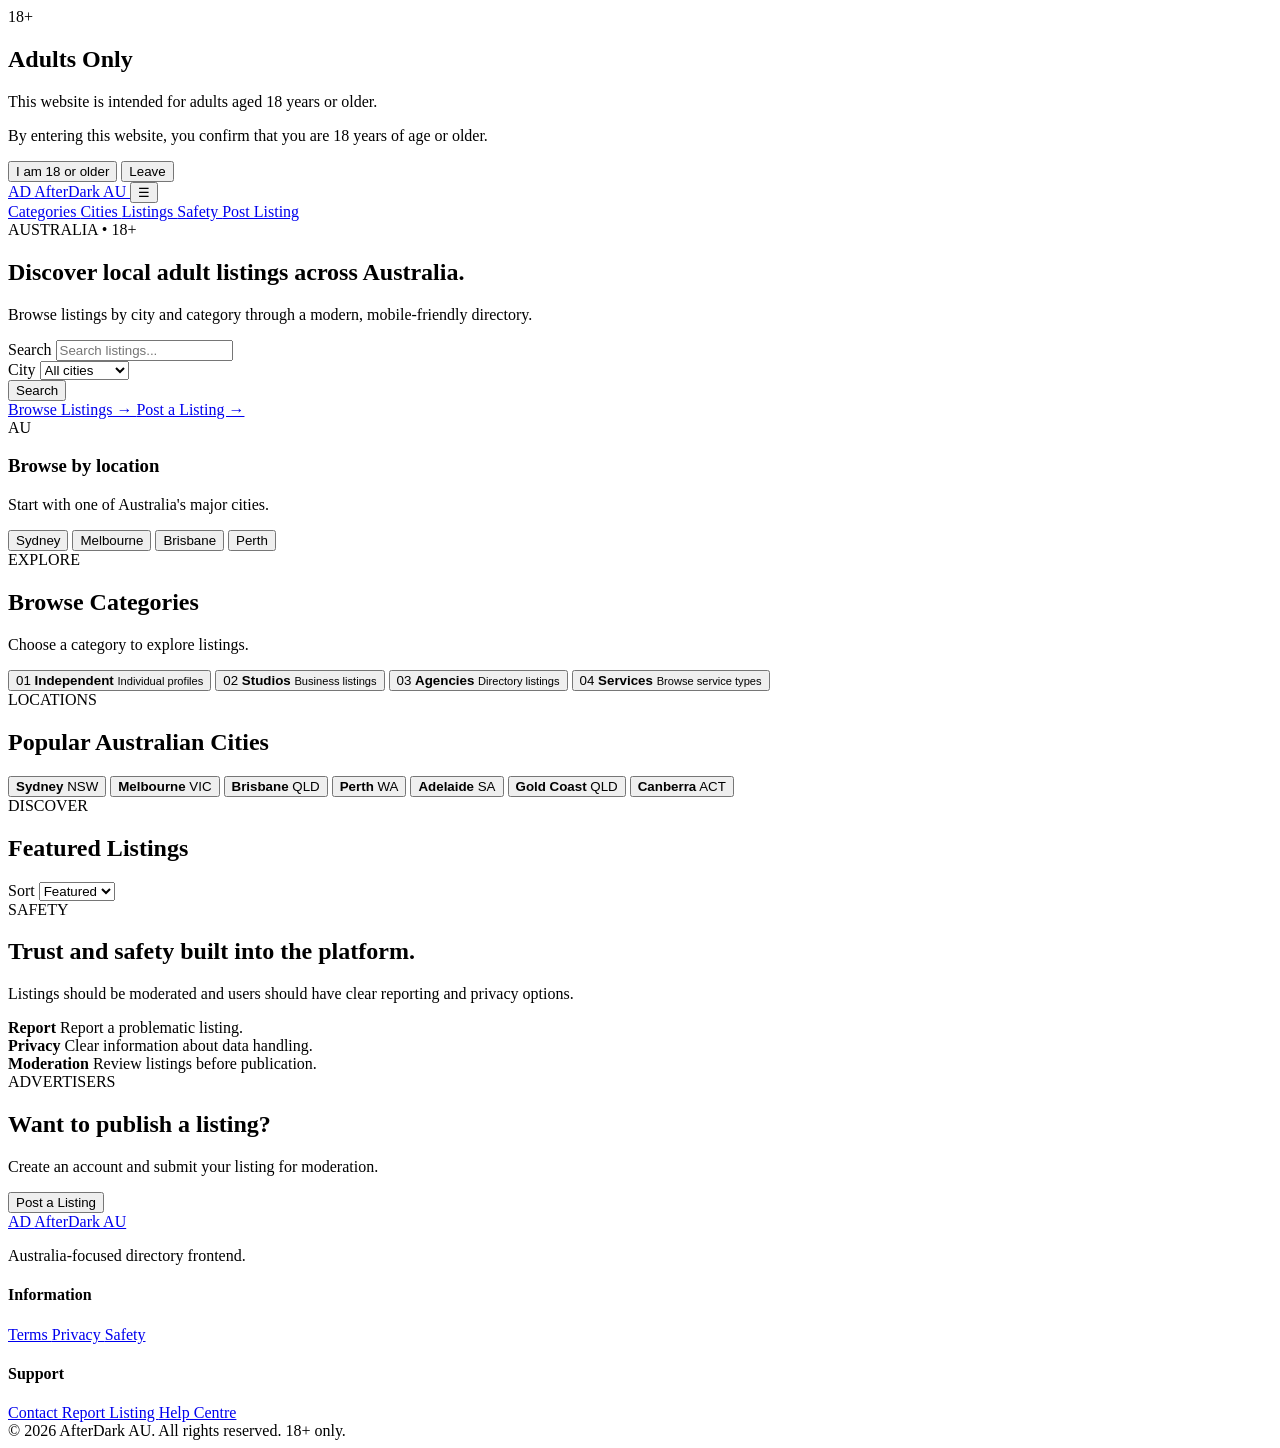
==== index.html @ f76a38bf "Create index.html" ====
<!DOCTYPE html>
<html lang="en">
<head>
    <meta charset="UTF-8">

    <meta
        name="viewport"
        content="width=device-width, initial-scale=1.0"
    >

    <meta
        name="description"
        content="Australia adult directory - browse listings by city and category."
    >

    <title>AfterDark AU | Australia Directory</title>

    <link rel="stylesheet" href="css/style.css">
</head>

<body>

    <!-- =========================
         18+ AGE GATE
    ========================== -->

    <div
        id="ageGate"
        class="age-gate"
        role="dialog"
        aria-modal="true"
    >

        <div class="age-gate-box">

            <div class="age-logo">
                18+
            </div>

            <h2>Adults Only</h2>

            <p>
                This website is intended for adults aged 18 years
                or older.
            </p>

            <p>
                By entering this website, you confirm that you are
                18 years of age or older.
            </p>

            <div class="age-buttons">

                <button
                    id="enterWebsite"
                    class="btn btn-primary"
                >
                    I am 18 or older
                </button>

                <button
                    id="leaveWebsite"
                    class="btn btn-secondary"
                >
                    Leave
                </button>

            </div>

        </div>

    </div>


    <!-- =========================
         HEADER
    ========================== -->

    <header class="header">

        <div class="container header-inner">

            <a href="index.html" class="logo">

                <span class="logo-icon">
                    AD
                </span>

                <span>
                    AfterDark AU
                </span>

            </a>


            <button
                id="mobileMenuButton"
                class="mobile-menu-button"
                aria-label="Open menu"
            >
                ☰
            </button>


            <nav id="mainNavigation" class="navigation">

                <a href="#categories">
                    Categories
                </a>

                <a href="#cities">
                    Cities
                </a>

                <a href="#listings">
                    Listings
                </a>

                <a href="#safety">
                    Safety
                </a>

                <a href="#post">
                    Post Listing
                </a>

            </nav>

        </div>

    </header>


    <!-- =========================
         MAIN
    ========================== -->

    <main>


        <!-- =========================
             HERO
        ========================== -->

        <section class="hero">

            <div class="container hero-grid">

                <div class="hero-content">

                    <span class="eyebrow">
                        AUSTRALIA • 18+
                    </span>

                    <h1>
                        Discover local adult
                        listings across Australia.
                    </h1>

                    <p>
                        Browse listings by city and category
                        through a modern, mobile-friendly directory.
                    </p>


                    <!-- SEARCH -->

                    <div class="search-box">

                        <div class="search-field">

                            <label for="searchInput">
                                Search
                            </label>

                            <input
                                id="searchInput"
                                type="search"
                                placeholder="Search listings..."
                            >

                        </div>


                        <div class="search-field">

                            <label for="citySelect">
                                City
                            </label>

                            <select id="citySelect">

                                <option value="">
                                    All cities
                                </option>

                                <option value="Sydney">
                                    Sydney
                                </option>

                                <option value="Melbourne">
                                    Melbourne
                                </option>

                                <option value="Brisbane">
                                    Brisbane
                                </option>

                                <option value="Perth">
                                    Perth
                                </option>

                                <option value="Adelaide">
                                    Adelaide
                                </option>

                                <option value="Gold Coast">
                                    Gold Coast
                                </option>

                                <option value="Canberra">
                                    Canberra
                                </option>

                            </select>

                        </div>


                        <button
                            id="searchButton"
                            class="btn btn-primary search-button"
                        >
                            Search
                        </button>

                    </div>


                    <div class="hero-links">

                        <a href="#listings">
                            Browse Listings →
                        </a>

                        <a href="#post">
                            Post a Listing →
                        </a>

                    </div>

                </div>


                <!-- HERO SIDE CARD -->

                <div class="hero-card">

                    <div class="hero-card-icon">
                        AU
                    </div>

                    <h3>
                        Browse by location
                    </h3>

                    <p>
                        Start with one of Australia's
                        major cities.
                    </p>

                    <div class="quick-cities">

                        <button data-city="Sydney">
                            Sydney
                        </button>

                        <button data-city="Melbourne">
                            Melbourne
                        </button>

                        <button data-city="Brisbane">
                            Brisbane
                        </button>

                        <button data-city="Perth">
                            Perth
                        </button>

                    </div>

                </div>

            </div>

        </section>


        <!-- =========================
             CATEGORIES
        ========================== -->

        <section
            id="categories"
            class="section"
        >

            <div class="container">

                <div class="section-heading">

                    <div>

                        <span class="eyebrow">
                            EXPLORE
                        </span>

                        <h2>
                            Browse Categories
                        </h2>

                    </div>

                    <p>
                        Choose a category to explore listings.
                    </p>

                </div>


                <div
                    id="categoryGrid"
                    class="category-grid"
                >

                    <button
                        class="category-card"
                        data-category="Independent"
                    >

                        <span class="category-number">
                            01
                        </span>

                        <strong>
                            Independent
                        </strong>

                        <small>
                            Individual profiles
                        </small>

                    </button>


                    <button
                        class="category-card"
                        data-category="Studios"
                    >

                        <span class="category-number">
                            02
                        </span>

                        <strong>
                            Studios
                        </strong>

                        <small>
                            Business listings
                        </small>

                    </button>


                    <button
                        class="category-card"
                        data-category="Agencies"
                    >

                        <span class="category-number">
                            03
                        </span>

                        <strong>
                            Agencies
                        </strong>

                        <small>
                            Directory listings
                        </small>

                    </button>


                    <button
                        class="category-card"
                        data-category="Services"
                    >

                        <span class="category-number">
                            04
                        </span>

                        <strong>
                            Services
                        </strong>

                        <small>
                            Browse service types
                        </small>

                    </button>

                </div>

            </div>

        </section>


        <!-- =========================
             CITIES
        ========================== -->

        <section
            id="cities"
            class="section section-dark"
        >

            <div class="container">

                <div class="section-heading">

                    <div>

                        <span class="eyebrow">
                            LOCATIONS
                        </span>

                        <h2>
                            Popular Australian Cities
                        </h2>

                    </div>

                </div>


                <div class="cities-grid">

                    <button data-city="Sydney">
                        <strong>Sydney</strong>
                        <span>NSW</span>
                    </button>

                    <button data-city="Melbourne">
                        <strong>Melbourne</strong>
                        <span>VIC</span>
                    </button>

                    <button data-city="Brisbane">
                        <strong>Brisbane</strong>
                        <span>QLD</span>
                    </button>

                    <button data-city="Perth">
                        <strong>Perth</strong>
                        <span>WA</span>
                    </button>

                    <button data-city="Adelaide">
                        <strong>Adelaide</strong>
                        <span>SA</span>
                    </button>

                    <button data-city="Gold Coast">
                        <strong>Gold Coast</strong>
                        <span>QLD</span>
                    </button>

                    <button data-city="Canberra">
                        <strong>Canberra</strong>
                        <span>ACT</span>
                    </button>

                </div>

            </div>

        </section>


        <!-- =========================
             LISTINGS
        ========================== -->

        <section
            id="listings"
            class="section"
        >

            <div class="container">

                <div class="section-heading listing-heading">

                    <div>

                        <span class="eyebrow">
                            DISCOVER
                        </span>

                        <h2>
                            Featured Listings
                        </h2>

                    </div>


                    <div class="sort-box">

                        <label for="sortSelect">
                            Sort
                        </label>

                        <select id="sortSelect">

                            <option value="featured">
                                Featured
                            </option>

                            <option value="newest">
                                Newest
                            </option>

                            <option value="name">
                                Name
                            </option>

                        </select>

                    </div>

                </div>


                <div
                    id="activeFilters"
                    class="active-filters"
                >
                </div>


                <div
                    id="listingGrid"
                    class="listing-grid"
                >
                </div>


                <div
                    id="emptyState"
                    class="empty-state"
                    hidden
                >

                    <h3>
                        No matching listings
                    </h3>

                    <p>
                        Try another city, category or keyword.
                    </p>

                    <button
                        id="clearFilters"
                        class="btn btn-secondary"
                    >
                        Clear Filters
                    </button>

                </div>

            </div>

        </section>


        <!-- =========================
             SAFETY
        ========================== -->

        <section
            id="safety"
            class="section section-dark"
        >

            <div class="container safety-grid">

                <div>

                    <span class="eyebrow">
                        SAFETY
                    </span>

                    <h2>
                        Trust and safety
                        built into the platform.
                    </h2>

                    <p>
                        Listings should be moderated and users
                        should have clear reporting and privacy
                        options.
                    </p>

                </div>


                <div class="safety-cards">

                    <div class="safety-card">

                        <strong>
                            Report
                        </strong>

                        <span>
                            Report a problematic listing.
                        </span>

                    </div>


                    <div class="safety-card">

                        <strong>
                            Privacy
                        </strong>

                        <span>
                            Clear information about data handling.
                        </span>

                    </div>


                    <div class="safety-card">

                        <strong>
                            Moderation
                        </strong>

                        <span>
                            Review listings before publication.
                        </span>

                    </div>

                </div>

            </div>

        </section>


        <!-- =========================
             POST LISTING
        ========================== -->

        <section
            id="post"
            class="section"
        >

            <div class="container">

                <div class="post-card">

                    <div>

                        <span class="eyebrow">
                            ADVERTISERS
                        </span>

                        <h2>
                            Want to publish a listing?
                        </h2>

                        <p>
                            Create an account and submit your
                            listing for moderation.
                        </p>

                    </div>


                    <button
                        id="postListingButton"
                        class="btn btn-primary"
                    >
                        Post a Listing
                    </button>

                </div>

            </div>

        </section>

    </main>


    <!-- =========================
         FOOTER
    ========================== -->

    <footer class="footer">

        <div class="container footer-grid">

            <div>

                <a
                    href="index.html"
                    class="logo"
                >

                    <span class="logo-icon">
                        AD
                    </span>

                    AfterDark AU

                </a>

                <p>
                    Australia-focused directory frontend.
                </p>

            </div>


            <div>

                <h4>
                    Information
                </h4>

                <a href="#">
                    Terms
                </a>

                <a href="#">
                    Privacy
                </a>

                <a href="#safety">
                    Safety
                </a>

            </div>


            <div>

                <h4>
                    Support
                </h4>

                <a href="#">
                    Contact
                </a>

                <a href="#">
                    Report Listing
                </a>

                <a href="#">
                    Help Centre
                </a>

            </div>

        </div>


        <div class="container footer-bottom">

            © 2026 AfterDark AU.
            All rights reserved.
            18+ only.

        </div>

    </footer>


    <!-- TOAST -->

    <div
        id="toast"
        class="toast"
        role="status"
    ></div>


    <!-- JAVASCRIPT -->

    <script src="js/app.js"></script>

</body>
  </html>
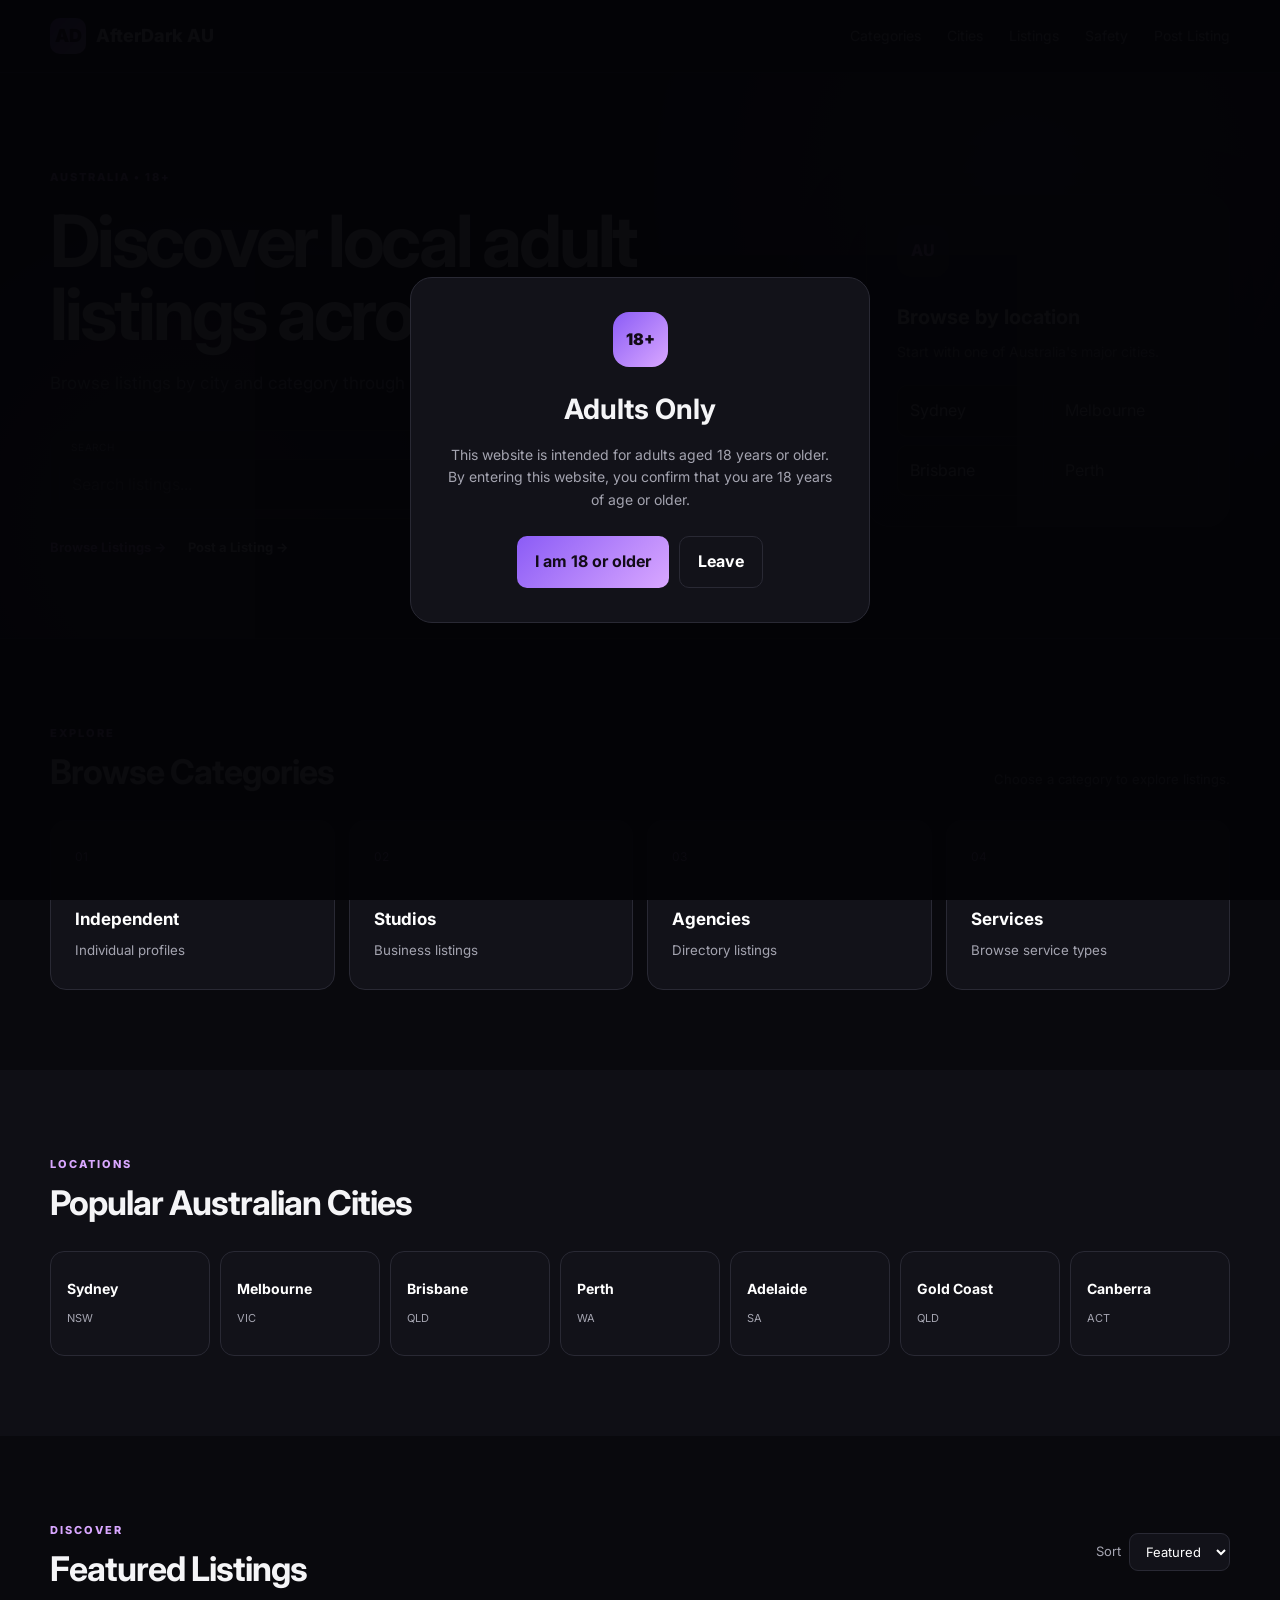
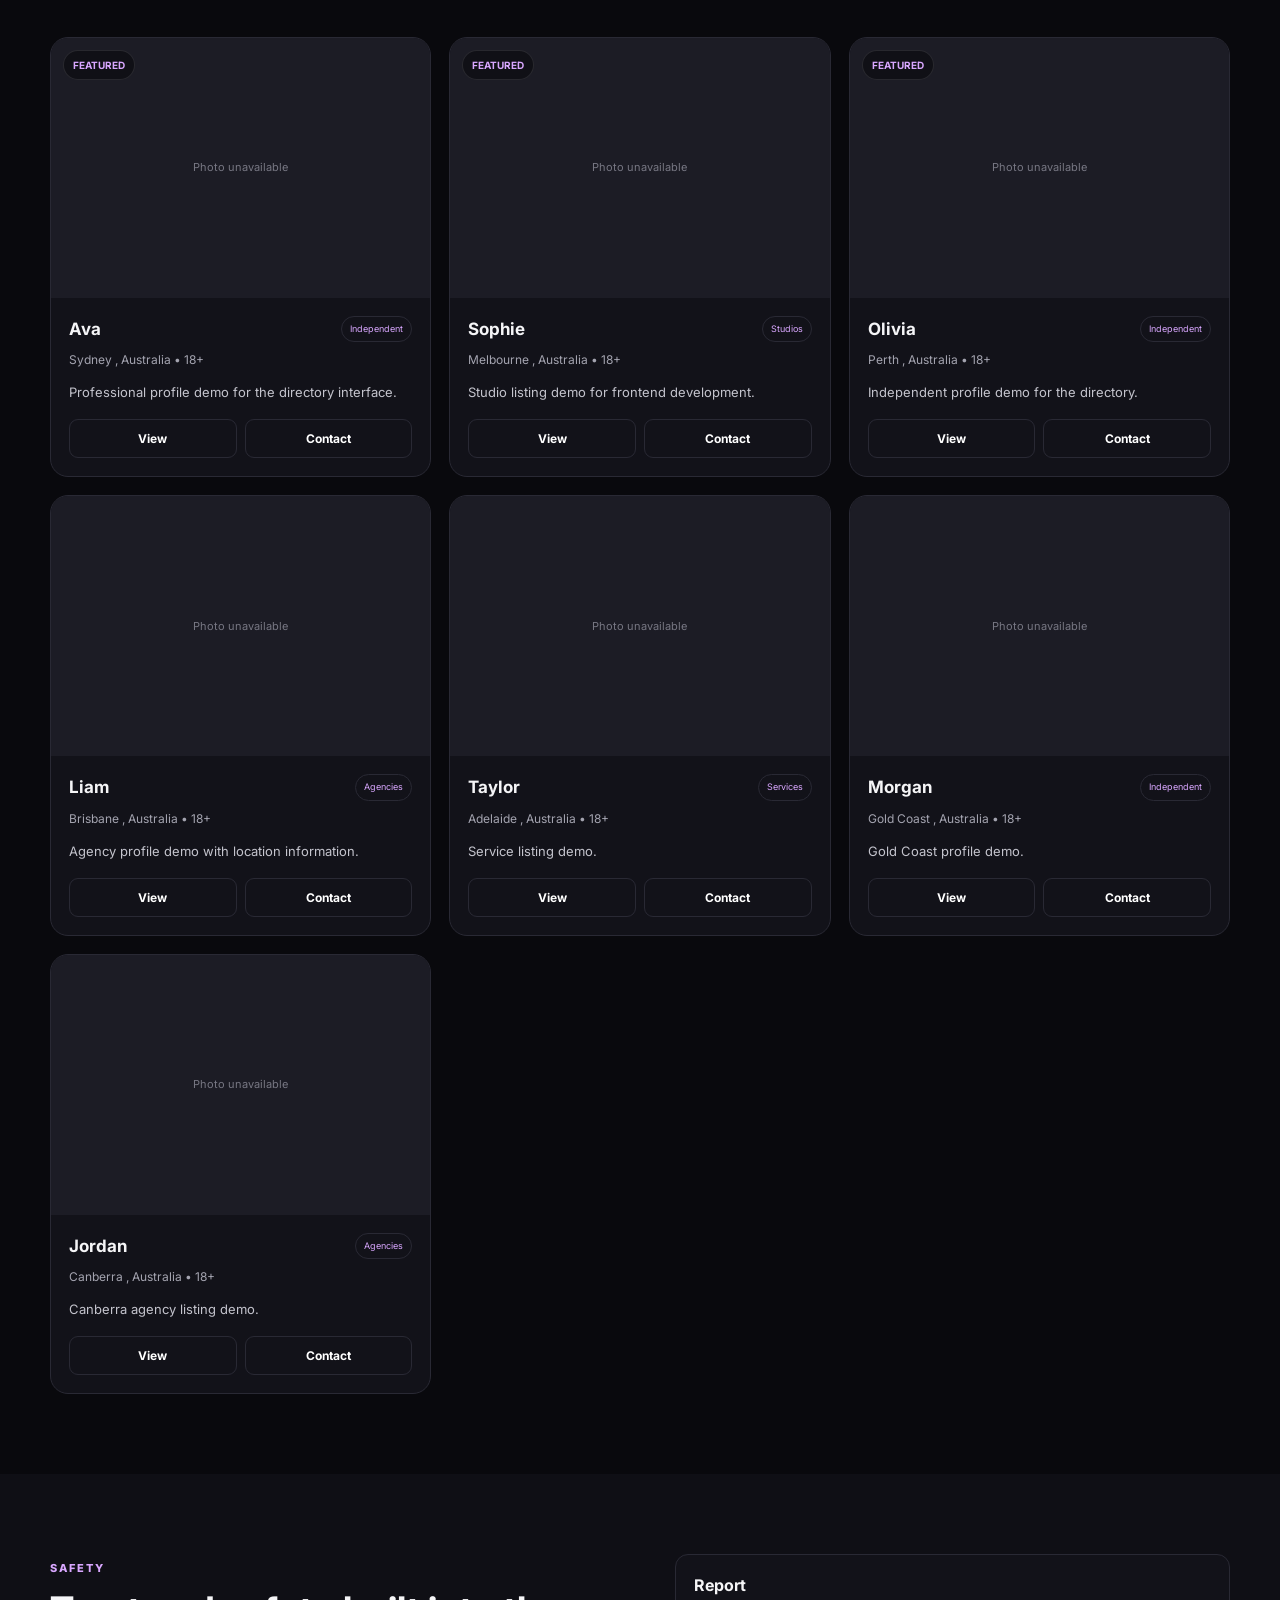
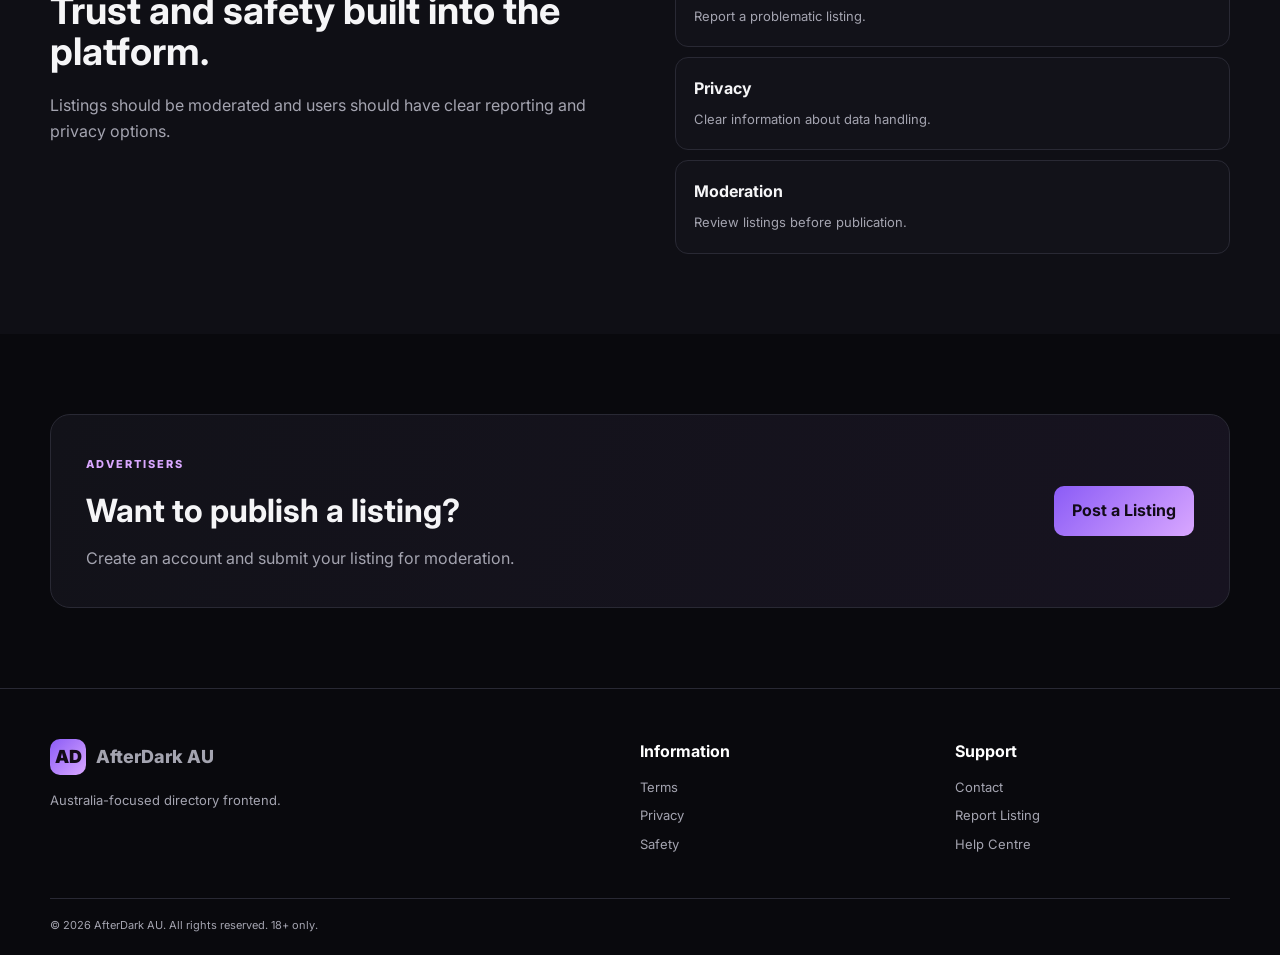
==== commit 2491397b: "Update index.html" ====
--- a/index.html
+++ b/index.html
@@ -807,7 +807,8 @@
 
     <!-- JAVASCRIPT -->
 
-    <script src="js/app.js"></script>
+   <script src="js/seed-data.js"></script>
+<script src="js/app.js"></script>
 
 </body>
   </html>
--- a/css/style.css
+++ b/css/style.css
@@ -0,0 +1,1355 @@
+@import url('https://fonts.googleapis.com/css2?family=Inter:wght@400;500;600;700;800&display=swap');
+
+:root {
+    --bg: #09090d;
+    --surface: #121219;
+    --surface-light: #191922;
+    --border: #292934;
+
+    --text: #f5f5f7;
+    --muted: #a4a4b0;
+
+    --accent: #d9a7ff;
+    --accent-dark: #8b5cf6;
+
+    --max-width: 1180px;
+}
+
+
+/* =========================
+   RESET
+========================= */
+
+* {
+    margin: 0;
+    padding: 0;
+    box-sizing: border-box;
+}
+
+html {
+    scroll-behavior: smooth;
+}
+
+body {
+    background: var(--bg);
+    color: var(--text);
+    font-family: "Inter", Arial, sans-serif;
+    line-height: 1.6;
+}
+
+button,
+input,
+select {
+    font: inherit;
+}
+
+button {
+    cursor: pointer;
+}
+
+a {
+    color: inherit;
+    text-decoration: none;
+}
+
+
+/* =========================
+   CONTAINER
+========================= */
+
+.container {
+    width: min(
+        var(--max-width),
+        calc(100% - 40px)
+    );
+
+    margin: 0 auto;
+}
+
+
+/* =========================
+   HEADER
+========================= */
+
+.header {
+    position: sticky;
+    top: 0;
+
+    z-index: 100;
+
+    background: rgba(9, 9, 13, 0.88);
+
+    backdrop-filter: blur(15px);
+
+    border-bottom: 1px solid var(--border);
+}
+
+.header-inner {
+    height: 72px;
+
+    display: flex;
+
+    align-items: center;
+
+    justify-content: space-between;
+}
+
+
+/* LOGO */
+
+.logo {
+    display: flex;
+
+    align-items: center;
+
+    gap: 10px;
+
+    font-size: 18px;
+
+    font-weight: 800;
+}
+
+.logo-icon {
+    width: 36px;
+    height: 36px;
+
+    display: grid;
+
+    place-items: center;
+
+    border-radius: 10px;
+
+    background:
+        linear-gradient(
+            135deg,
+            var(--accent-dark),
+            var(--accent)
+        );
+
+    color: #130b18;
+
+    font-weight: 900;
+}
+
+
+/* NAVIGATION */
+
+.navigation {
+    display: flex;
+
+    align-items: center;
+
+    gap: 26px;
+
+    color: #c7c7d0;
+
+    font-size: 14px;
+}
+
+.navigation a {
+    transition: color 0.2s ease;
+}
+
+.navigation a:hover {
+    color: white;
+}
+
+
+/* MOBILE MENU */
+
+.mobile-menu-button {
+    display: none;
+
+    border: none;
+
+    background: transparent;
+
+    color: white;
+
+    font-size: 25px;
+}
+
+
+/* =========================
+   BUTTONS
+========================= */
+
+.btn {
+    border: 1px solid var(--border);
+
+    border-radius: 10px;
+
+    padding: 12px 18px;
+
+    font-weight: 700;
+
+    transition:
+        transform 0.2s ease,
+        opacity 0.2s ease;
+}
+
+.btn:hover {
+    transform: translateY(-2px);
+}
+
+.btn-primary {
+    border: none;
+
+    color: #120b18;
+
+    background:
+        linear-gradient(
+            135deg,
+            var(--accent-dark),
+            var(--accent)
+        );
+}
+
+.btn-secondary {
+    background: transparent;
+
+    color: white;
+}
+
+
+/* =========================
+   HERO
+========================= */
+
+.hero {
+    padding: 90px 0 80px;
+
+    border-bottom: 1px solid var(--border);
+
+    background:
+
+        radial-gradient(
+            circle at 80% 20%,
+            rgba(139, 92, 246, 0.18),
+            transparent 35%
+        ),
+
+        radial-gradient(
+            circle at 15% 80%,
+            rgba(217, 167, 255, 0.08),
+            transparent 30%
+        );
+}
+
+.hero-grid {
+    display: grid;
+
+    grid-template-columns:
+        1.35fr
+        0.65fr;
+
+    gap: 60px;
+
+    align-items: center;
+}
+
+
+/* HERO TEXT */
+
+.eyebrow {
+    color: var(--accent);
+
+    font-size: 11px;
+
+    letter-spacing: 0.18em;
+
+    font-weight: 800;
+}
+
+.hero h1 {
+    max-width: 760px;
+
+    margin: 15px 0 20px;
+
+    font-size:
+        clamp(
+            42px,
+            6vw,
+            72px
+        );
+
+    line-height: 1.02;
+
+    letter-spacing: -0.045em;
+}
+
+.hero-content > p {
+    max-width: 650px;
+
+    color: var(--muted);
+
+    font-size: 17px;
+}
+
+
+/* SEARCH */
+
+.search-box {
+    margin-top: 32px;
+
+    padding: 8px;
+
+    display: grid;
+
+    grid-template-columns:
+        1.5fr
+        0.8fr
+        auto;
+
+    gap: 8px;
+
+    background: rgba(255,255,255,0.04);
+
+    border: 1px solid var(--border);
+
+    border-radius: 16px;
+}
+
+.search-field {
+    display: flex;
+
+    flex-direction: column;
+
+    gap: 4px;
+}
+
+.search-field label {
+    padding-left: 12px;
+
+    color: var(--muted);
+
+    font-size: 10px;
+
+    text-transform: uppercase;
+
+    letter-spacing: 0.08em;
+}
+
+.search-field input,
+.search-field select {
+    width: 100%;
+
+    padding: 12px;
+
+    border: 1px solid var(--border);
+
+    border-radius: 9px;
+
+    outline: none;
+
+    background: var(--surface);
+
+    color: white;
+}
+
+.search-field input::placeholder {
+    color: #777783;
+}
+
+.search-field input:focus,
+.search-field select:focus {
+    border-color: var(--accent-dark);
+}
+
+.search-button {
+    align-self: end;
+
+    height: 46px;
+}
+
+
+/* HERO LINKS */
+
+.hero-links {
+    display: flex;
+
+    gap: 22px;
+
+    margin-top: 18px;
+
+    font-size: 13px;
+
+    font-weight: 700;
+}
+
+.hero-links a:first-child {
+    color: var(--accent);
+}
+
+
+/* =========================
+   HERO CARD
+========================= */
+
+.hero-card {
+    padding: 30px;
+
+    background:
+        linear-gradient(
+            150deg,
+            var(--surface-light),
+            var(--surface)
+        );
+
+    border: 1px solid var(--border);
+
+    border-radius: 24px;
+
+    box-shadow:
+        0 25px 70px rgba(0,0,0,0.25);
+}
+
+.hero-card-icon {
+    width: 52px;
+    height: 52px;
+
+    display: grid;
+
+    place-items: center;
+
+    margin-bottom: 24px;
+
+    border-radius: 15px;
+
+    background: #252533;
+
+    color: var(--accent);
+
+    font-weight: 800;
+}
+
+.hero-card h3 {
+    font-size: 20px;
+
+    margin-bottom: 8px;
+}
+
+.hero-card p {
+    color: var(--muted);
+
+    font-size: 14px;
+}
+
+
+/* QUICK CITIES */
+
+.quick-cities {
+    display: grid;
+
+    grid-template-columns: 1fr 1fr;
+
+    gap: 8px;
+
+    margin-top: 22px;
+}
+
+.quick-cities button {
+    padding: 12px;
+
+    border: 1px solid var(--border);
+
+    border-radius: 10px;
+
+    background: var(--surface);
+
+    color: #ddd;
+
+    text-align: left;
+}
+
+.quick-cities button:hover {
+    border-color: var(--accent-dark);
+
+    background: var(--surface-light);
+}
+
+
+/* =========================
+   SECTIONS
+========================= */
+
+.section {
+    padding: 80px 0;
+}
+
+.section-dark {
+    background: #0f0f15;
+}
+
+.section-heading {
+    display: flex;
+
+    align-items: end;
+
+    justify-content: space-between;
+
+    gap: 20px;
+
+    margin-bottom: 30px;
+}
+
+.section-heading h2 {
+    margin-top: 8px;
+
+    font-size: 34px;
+
+    line-height: 1.1;
+
+    letter-spacing: -0.03em;
+}
+
+.section-heading p {
+    color: var(--muted);
+
+    font-size: 13px;
+}
+
+
+/* =========================
+   CATEGORIES
+========================= */
+
+.category-grid {
+    display: grid;
+
+    grid-template-columns:
+        repeat(4, 1fr);
+
+    gap: 14px;
+}
+
+.category-card {
+    padding: 24px;
+
+    min-height: 170px;
+
+    border: 1px solid var(--border);
+
+    border-radius: 16px;
+
+    background: var(--surface);
+
+    color: white;
+
+    text-align: left;
+
+    transition:
+        transform 0.2s ease,
+        border-color 0.2s ease,
+        background 0.2s ease;
+}
+
+.category-card:hover,
+.category-card.active {
+    transform: translateY(-4px);
+
+    border-color: var(--accent-dark);
+
+    background: var(--surface-light);
+}
+
+.category-number {
+    display: block;
+
+    margin-bottom: 40px;
+
+    color: var(--accent);
+
+    font-size: 12px;
+}
+
+.category-card strong {
+    display: block;
+
+    font-size: 17px;
+
+    margin-bottom: 4px;
+}
+
+.category-card small {
+    color: var(--muted);
+}
+
+
+/* =========================
+   CITIES
+========================= */
+
+.cities-grid {
+    display: grid;
+
+    grid-template-columns:
+        repeat(7, 1fr);
+
+    gap: 10px;
+}
+
+.cities-grid button {
+    min-height: 105px;
+
+    padding: 16px;
+
+    border: 1px solid var(--border);
+
+    border-radius: 14px;
+
+    background: var(--surface);
+
+    color: white;
+
+    text-align: left;
+
+    transition: 0.2s ease;
+}
+
+.cities-grid button:hover {
+    border-color: var(--accent-dark);
+
+    background: var(--surface-light);
+
+    transform: translateY(-2px);
+}
+
+.cities-grid strong {
+    display: block;
+
+    font-size: 14px;
+
+    margin-bottom: 4px;
+}
+
+.cities-grid span {
+    color: var(--muted);
+
+    font-size: 11px;
+}
+
+
+/* =========================
+   LISTINGS
+========================= */
+
+.listing-heading {
+    align-items: center;
+}
+
+.sort-box {
+    display: flex;
+
+    align-items: center;
+
+    gap: 8px;
+
+    color: var(--muted);
+
+    font-size: 13px;
+}
+
+.sort-box select {
+    padding: 9px 12px;
+
+    border: 1px solid var(--border);
+
+    border-radius: 9px;
+
+    background: var(--surface);
+
+    color: white;
+}
+
+
+/* FILTER CHIPS */
+
+.active-filters {
+    display: flex;
+
+    flex-wrap: wrap;
+
+    gap: 8px;
+
+    margin-bottom: 20px;
+}
+
+.filter-chip {
+    padding: 7px 11px;
+
+    border: 1px solid #43355d;
+
+    border-radius: 999px;
+
+    background: #211c2e;
+
+    color: #e6d5ff;
+
+    font-size: 11px;
+}
+
+
+/* LISTING GRID */
+
+.listing-grid {
+    display: grid;
+
+    grid-template-columns:
+        repeat(3, 1fr);
+
+    gap: 18px;
+}
+
+
+/* LISTING CARD */
+
+.listing-card {
+    overflow: hidden;
+
+    border: 1px solid var(--border);
+
+    border-radius: 18px;
+
+    background: var(--surface);
+
+    transition:
+        transform 0.2s ease,
+        border-color 0.2s ease;
+}
+
+.listing-card:hover {
+    transform: translateY(-4px);
+
+    border-color: #3b3b48;
+}
+
+
+/* PHOTO */
+
+.listing-photo {
+    position: relative;
+
+    height: 260px;
+
+    overflow: hidden;
+
+    background: #1c1c25;
+}
+
+.listing-photo img {
+    width: 100%;
+    height: 100%;
+
+    object-fit: cover;
+
+    display: block;
+
+    transition:
+        transform 0.4s ease;
+}
+
+.listing-card:hover
+.listing-photo img {
+    transform: scale(1.04);
+}
+
+
+/* PHOTO LABEL */
+
+.photo-placeholder {
+    width: 100%;
+    height: 100%;
+
+    display: grid;
+
+    place-items: center;
+
+    color: #777783;
+
+    font-size: 11px;
+}
+
+
+/* FEATURED BADGE */
+
+.featured-badge {
+    position: absolute;
+
+    top: 12px;
+    left: 12px;
+
+    padding: 6px 9px;
+
+    border-radius: 999px;
+
+    background: rgba(15,15,20,0.85);
+
+    border: 1px solid rgba(255,255,255,0.1);
+
+    color: var(--accent);
+
+    font-size: 10px;
+
+    font-weight: 700;
+}
+
+
+/* LISTING BODY */
+
+.listing-body {
+    padding: 18px;
+}
+
+.listing-top {
+    display: flex;
+
+    align-items: start;
+
+    justify-content: space-between;
+
+    gap: 10px;
+}
+
+.listing-top h3 {
+    font-size: 17px;
+}
+
+.listing-tag {
+    padding: 5px 8px;
+
+    border: 1px solid var(--border);
+
+    border-radius: 999px;
+
+    color: var(--accent);
+
+    font-size: 9px;
+}
+
+.listing-meta {
+    margin: 7px 0 13px;
+
+    color: var(--muted);
+
+    font-size: 12px;
+}
+
+.listing-description {
+    color: #c4c4cd;
+
+    font-size: 13px;
+}
+
+
+/* LISTING ACTIONS */
+
+.listing-actions {
+    display: flex;
+
+    gap: 8px;
+
+    margin-top: 16px;
+}
+
+.listing-actions button {
+    flex: 1;
+
+    padding: 9px;
+
+    border: 1px solid var(--border);
+
+    border-radius: 9px;
+
+    background: transparent;
+
+    color: white;
+
+    font-size: 12px;
+
+    font-weight: 700;
+}
+
+.listing-actions button:hover {
+    background: #211c2e;
+
+    border-color: #43355d;
+}
+
+
+/* =========================
+   EMPTY STATE
+========================= */
+
+.empty-state {
+    padding: 60px 20px;
+
+    border: 1px dashed var(--border);
+
+    border-radius: 16px;
+
+    text-align: center;
+}
+
+.empty-state h3 {
+    margin-bottom: 8px;
+}
+
+.empty-state p {
+    color: var(--muted);
+
+    margin-bottom: 20px;
+}
+
+
+/* =========================
+   SAFETY
+========================= */
+
+.safety-grid {
+    display: grid;
+
+    grid-template-columns:
+        1fr
+        1fr;
+
+    gap: 70px;
+
+    align-items: start;
+}
+
+.safety-grid h2 {
+    max-width: 550px;
+
+    margin: 10px 0 20px;
+
+    font-size: 38px;
+
+    line-height: 1.1;
+}
+
+.safety-grid > div > p {
+    max-width: 550px;
+
+    color: var(--muted);
+}
+
+.safety-cards {
+    display: grid;
+
+    gap: 10px;
+}
+
+.safety-card {
+    padding: 18px;
+
+    border: 1px solid var(--border);
+
+    border-radius: 13px;
+
+    background: var(--surface);
+}
+
+.safety-card strong {
+    display: block;
+
+    margin-bottom: 4px;
+}
+
+.safety-card span {
+    color: var(--muted);
+
+    font-size: 13px;
+}
+
+
+/* =========================
+   POST CARD
+========================= */
+
+.post-card {
+    display: flex;
+
+    align-items: center;
+
+    justify-content: space-between;
+
+    gap: 30px;
+
+    padding: 35px;
+
+    border: 1px solid var(--border);
+
+    border-radius: 20px;
+
+    background:
+        linear-gradient(
+            110deg,
+            var(--surface),
+            #171320
+        );
+}
+
+.post-card h2 {
+    margin: 10px 0;
+
+    font-size: 32px;
+}
+
+.post-card p {
+    color: var(--muted);
+}
+
+
+/* =========================
+   FOOTER
+========================= */
+
+.footer {
+    padding: 50px 0 20px;
+
+    border-top: 1px solid var(--border);
+
+    color: var(--muted);
+}
+
+.footer-grid {
+    display: grid;
+
+    grid-template-columns:
+        2fr
+        1fr
+        1fr;
+
+    gap: 40px;
+}
+
+.footer-grid h4 {
+    margin-bottom: 12px;
+
+    color: white;
+}
+
+.footer-grid a:not(.logo) {
+    display: block;
+
+    margin: 8px 0;
+
+    font-size: 13px;
+}
+
+.footer-grid p {
+    max-width: 320px;
+
+    margin-top: 15px;
+
+    font-size: 13px;
+}
+
+.footer-bottom {
+    margin-top: 35px;
+
+    padding-top: 18px;
+
+    border-top: 1px solid var(--border);
+
+    font-size: 11px;
+}
+
+
+/* =========================
+   AGE GATE
+========================= */
+
+.age-gate {
+    position: fixed;
+
+    inset: 0;
+
+    z-index: 9999;
+
+    display: grid;
+
+    place-items: center;
+
+    padding: 20px;
+
+    background:
+        rgba(4,4,7,0.97);
+}
+
+.age-gate.hidden {
+    display: none;
+}
+
+.age-gate-box {
+    width: min(
+        460px,
+        100%
+    );
+
+    padding: 34px;
+
+    border: 1px solid var(--border);
+
+    border-radius: 22px;
+
+    background: var(--surface);
+
+    text-align: center;
+}
+
+.age-logo {
+    width: 55px;
+    height: 55px;
+
+    display: grid;
+
+    place-items: center;
+
+    margin: 0 auto 20px;
+
+    border-radius: 16px;
+
+    background:
+        linear-gradient(
+            135deg,
+            var(--accent-dark),
+            var(--accent)
+        );
+
+    color: #130b18;
+
+    font-weight: 900;
+}
+
+.age-gate-box h2 {
+    margin-bottom: 12px;
+
+    font-size: 28px;
+}
+
+.age-gate-box p {
+    color: var(--muted);
+
+    font-size: 14px;
+}
+
+.age-buttons {
+    display: flex;
+
+    justify-content: center;
+
+    gap: 10px;
+
+    margin-top: 25px;
+}
+
+
+/* =========================
+   TOAST
+========================= */
+
+.toast {
+    position: fixed;
+
+    right: 20px;
+
+    bottom: 20px;
+
+    z-index: 10000;
+
+    padding: 12px 16px;
+
+    border: 1px solid var(--border);
+
+    border-radius: 10px;
+
+    background: #1d1d27;
+
+    color: white;
+
+    font-size: 12px;
+
+    opacity: 0;
+
+    transform: translateY(10px);
+
+    pointer-events: none;
+
+    transition: 0.25s ease;
+}
+
+.toast.show {
+    opacity: 1;
+
+    transform: translateY(0);
+}
+
+
+/* =========================
+   RESPONSIVE
+========================= */
+
+@media (max-width: 1000px) {
+
+    .hero-grid {
+        grid-template-columns: 1fr;
+    }
+
+    .hero-card {
+        max-width: 600px;
+    }
+
+    .category-grid {
+        grid-template-columns:
+            repeat(2, 1fr);
+    }
+
+    .cities-grid {
+        grid-template-columns:
+            repeat(4, 1fr);
+    }
+
+    .listing-grid {
+        grid-template-columns:
+            repeat(2, 1fr);
+    }
+
+}
+
+
+/* TABLET */
+
+@media (max-width: 760px) {
+
+    .container {
+        width:
+            calc(100% - 24px);
+    }
+
+    .navigation {
+        display: none;
+
+        position: absolute;
+
+        top: 72px;
+
+        left: 0;
+        right: 0;
+
+        padding: 20px;
+
+        flex-direction: column;
+
+        align-items: flex-start;
+
+        background: var(--surface);
+
+        border-bottom: 1px solid var(--border);
+    }
+
+    .navigation.open {
+        display: flex;
+    }
+
+    .mobile-menu-button {
+        display: block;
+    }
+
+    .hero {
+        padding: 60px 0;
+    }
+
+    .search-box {
+        grid-template-columns: 1fr;
+    }
+
+    .search-button {
+        width: 100%;
+    }
+
+    .section {
+        padding: 60px 0;
+    }
+
+    .section-heading {
+        align-items: flex-start;
+
+        flex-direction: column;
+    }
+
+    .cities-grid {
+        grid-template-columns:
+            repeat(2, 1fr);
+    }
+
+    .listing-grid {
+        grid-template-columns: 1fr;
+    }
+
+    .safety-grid {
+        grid-template-columns: 1fr;
+
+        gap: 40px;
+    }
+
+    .post-card {
+        align-items: flex-start;
+
+        flex-direction: column;
+    }
+
+    .post-card .btn {
+        width: 100%;
+    }
+
+}
+
+
+/* MOBILE */
+
+@media (max-width: 480px) {
+
+    .hero h1 {
+        font-size: 42px;
+    }
+
+    .hero-card {
+        padding: 24px;
+    }
+
+    .category-grid {
+        grid-template-columns: 1fr;
+    }
+
+    .category-card {
+        min-height: 140px;
+    }
+
+    .listing-photo {
+        height: 300px;
+    }
+
+    .footer-grid {
+        grid-template-columns:
+            1fr 1fr;
+    }
+
+    .footer-grid > div:first-child {
+        grid-column: 1 / -1;
+    }
+
+    .age-gate-box {
+        padding: 25px 20px;
+    }
+
+    .age-buttons {
+        flex-direction: column;
+    }
+
+    .age-buttons .btn {
+        width: 100%;
+    }
+
+      }
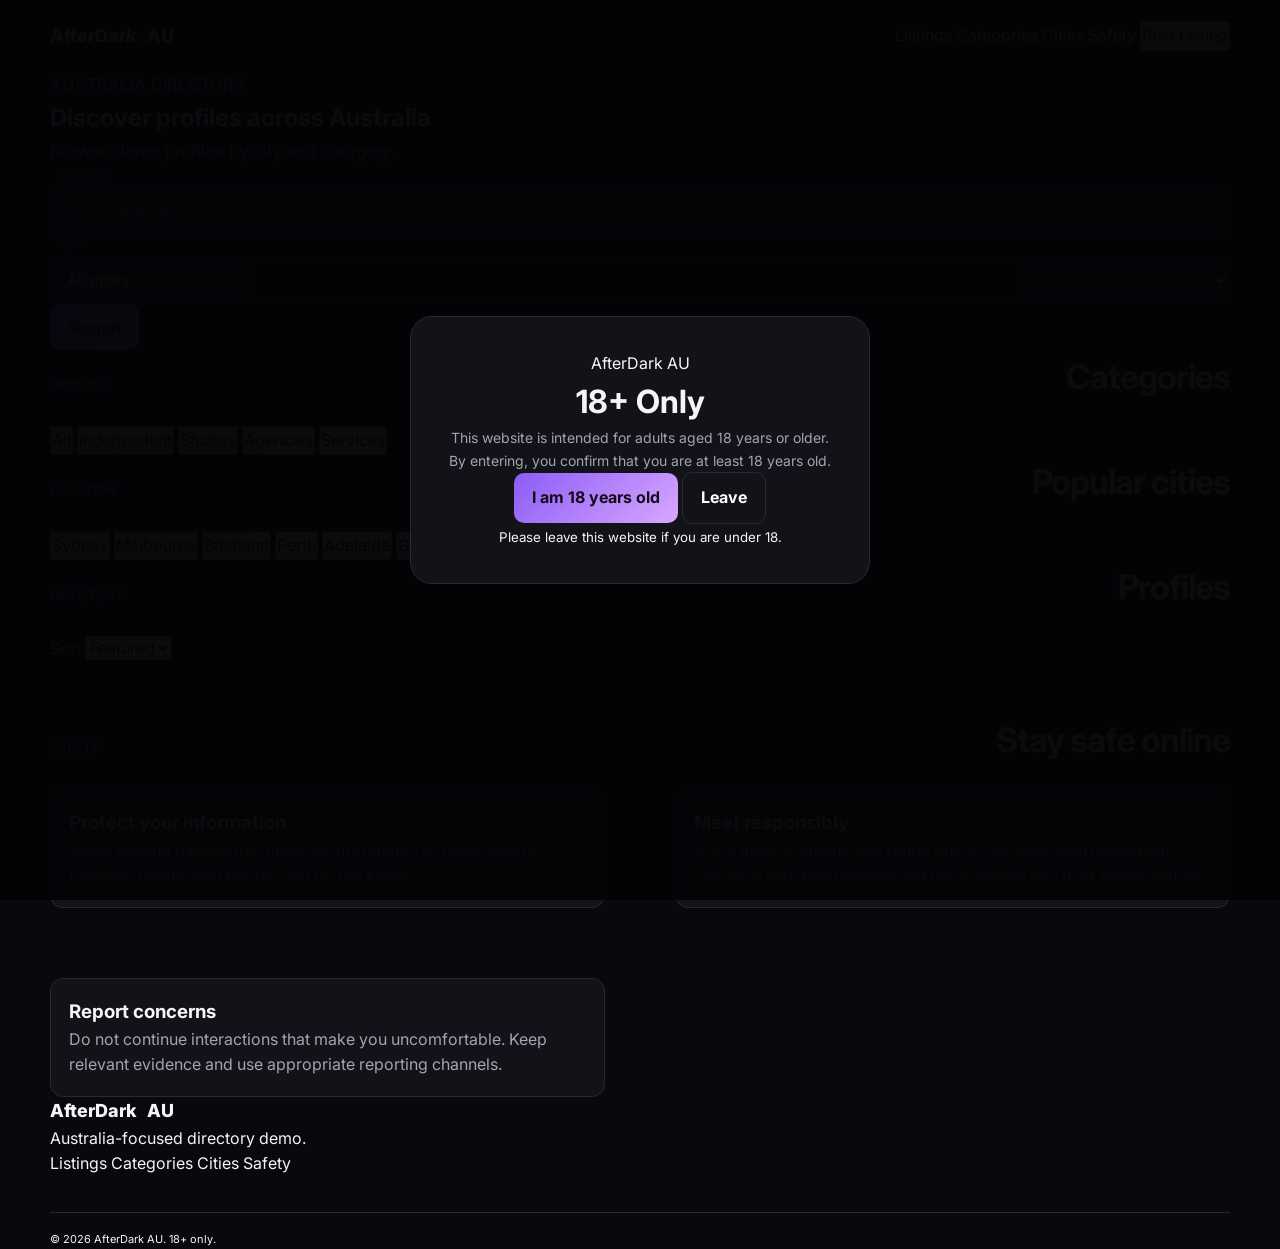
==== commit 4b3e8885: "Update index.html" ====
--- a/index.html
+++ b/index.html
@@ -1,814 +1,429 @@
 <!DOCTYPE html>
 <html lang="en">
 <head>
-    <meta charset="UTF-8">
-
-    <meta
-        name="viewport"
-        content="width=device-width, initial-scale=1.0"
-    >
-
-    <meta
-        name="description"
-        content="Australia adult directory - browse listings by city and category."
-    >
-
-    <title>AfterDark AU | Australia Directory</title>
-
-    <link rel="stylesheet" href="css/style.css">
+  <meta charset="UTF-8">
+  <meta name="viewport" content="width=device-width, initial-scale=1.0">
+
+  <title>AfterDark AU</title>
+  <meta
+    name="description"
+    content="AfterDark AU — Australia-focused adult directory demo."
+  >
+
+  <link rel="stylesheet" href="css/style.css">
 </head>
 
 <body>
 
+  <!-- =========================
+       18+ AGE GATE
+  ========================== -->
+  <div id="ageGate" class="age-gate">
+    <div class="age-gate-box">
+      <div class="age-gate-logo">AfterDark AU</div>
+
+      <h1>18+ Only</h1>
+
+      <p>
+        This website is intended for adults aged 18 years or older.
+        By entering, you confirm that you are at least 18 years old.
+      </p>
+
+      <div class="age-gate-actions">
+        <button id="enterWebsite" class="btn btn-primary" type="button">
+          I am 18 years old
+        </button>
+
+        <button id="leaveWebsite" class="btn btn-secondary" type="button">
+          Leave
+        </button>
+      </div>
+
+      <small>
+        Please leave this website if you are under 18.
+      </small>
+    </div>
+  </div>
+
+
+  <!-- =========================
+       HEADER
+  ========================== -->
+  <header class="site-header">
+    <div class="container header-inner">
+
+      <a href="index.html" class="logo">
+        AfterDark <span>AU</span>
+      </a>
+
+      <button
+        id="mobileMenuButton"
+        class="mobile-menu-button"
+        type="button"
+        aria-label="Open menu"
+        aria-expanded="false"
+      >
+        ☰
+      </button>
+
+      <nav id="mainNavigation" class="main-navigation">
+        <a href="#listings">Listings</a>
+        <a href="#categories">Categories</a>
+        <a href="#cities">Cities</a>
+        <a href="#safety">Safety</a>
+
+        <button
+          id="postListingButton"
+          class="nav-post-button"
+          type="button"
+        >
+          Post Listing
+        </button>
+      </nav>
+
+    </div>
+  </header>
+
+
+  <main>
+
     <!-- =========================
-         18+ AGE GATE
+         HERO
     ========================== -->
-
-    <div
-        id="ageGate"
-        class="age-gate"
-        role="dialog"
-        aria-modal="true"
-    >
-
-        <div class="age-gate-box">
-
-            <div class="age-logo">
-                18+
-            </div>
-
-            <h2>Adults Only</h2>
-
+    <section class="hero-section">
+      <div class="container hero-content">
+
+        <p class="hero-kicker">AUSTRALIA DIRECTORY</p>
+
+        <h1>Discover profiles across Australia</h1>
+
+        <p class="hero-subtitle">
+          Browse demo profiles by city and category.
+        </p>
+
+        <div class="hero-search">
+
+          <div class="search-field">
+            <label for="searchInput">Search</label>
+            <input
+              id="searchInput"
+              type="search"
+              placeholder="Search profiles..."
+              autocomplete="off"
+            >
+          </div>
+
+          <div class="search-field">
+            <label for="citySelect">City</label>
+
+            <select id="citySelect">
+              <option value="">All cities</option>
+              <option value="Sydney">Sydney</option>
+              <option value="Melbourne">Melbourne</option>
+              <option value="Brisbane">Brisbane</option>
+              <option value="Perth">Perth</option>
+              <option value="Adelaide">Adelaide</option>
+              <option value="Gold Coast">Gold Coast</option>
+              <option value="Canberra">Canberra</option>
+              <option value="Newcastle">Newcastle</option>
+              <option value="Hobart">Hobart</option>
+              <option value="Darwin">Darwin</option>
+            </select>
+          </div>
+
+          <button
+            id="searchButton"
+            class="btn btn-primary search-button"
+            type="button"
+          >
+            Search
+          </button>
+
+        </div>
+
+      </div>
+    </section>
+
+
+    <!-- =========================
+         CATEGORIES
+    ========================== -->
+    <section id="categories" class="category-section">
+      <div class="container">
+
+        <div class="section-heading">
+          <p class="section-kicker">BROWSE</p>
+          <h2>Categories</h2>
+        </div>
+
+        <div class="category-list">
+
+          <button
+            class="category-button"
+            type="button"
+            data-category=""
+          >
+            All
+          </button>
+
+          <button
+            class="category-button"
+            type="button"
+            data-category="Independent"
+          >
+            Independent
+          </button>
+
+          <button
+            class="category-button"
+            type="button"
+            data-category="Studios"
+          >
+            Studios
+          </button>
+
+          <button
+            class="category-button"
+            type="button"
+            data-category="Agencies"
+          >
+            Agencies
+          </button>
+
+          <button
+            class="category-button"
+            type="button"
+            data-category="Services"
+          >
+            Services
+          </button>
+
+        </div>
+
+      </div>
+    </section>
+
+
+    <!-- =========================
+         CITIES
+    ========================== -->
+    <section id="cities" class="city-section">
+      <div class="container">
+
+        <div class="section-heading">
+          <p class="section-kicker">LOCATION</p>
+          <h2>Popular cities</h2>
+        </div>
+
+        <div class="city-list">
+
+          <button type="button" class="city-button" data-city="Sydney">
+            Sydney
+          </button>
+
+          <button type="button" class="city-button" data-city="Melbourne">
+            Melbourne
+          </button>
+
+          <button type="button" class="city-button" data-city="Brisbane">
+            Brisbane
+          </button>
+
+          <button type="button" class="city-button" data-city="Perth">
+            Perth
+          </button>
+
+          <button type="button" class="city-button" data-city="Adelaide">
+            Adelaide
+          </button>
+
+          <button type="button" class="city-button" data-city="Gold Coast">
+            Gold Coast
+          </button>
+
+          <button type="button" class="city-button" data-city="Canberra">
+            Canberra
+          </button>
+
+          <button type="button" class="city-button" data-city="Newcastle">
+            Newcastle
+          </button>
+
+          <button type="button" class="city-button" data-city="Hobart">
+            Hobart
+          </button>
+
+          <button type="button" class="city-button" data-city="Darwin">
+            Darwin
+          </button>
+
+        </div>
+
+      </div>
+    </section>
+
+
+    <!-- =========================
+         LISTINGS
+    ========================== -->
+    <section id="listings" class="listing-section">
+      <div class="container">
+
+        <div class="listing-header">
+
+          <div class="section-heading">
+            <p class="section-kicker">DIRECTORY</p>
+            <h2>Profiles</h2>
+          </div>
+
+          <div class="listing-controls">
+
+            <label for="sortSelect">Sort</label>
+
+            <select id="sortSelect">
+              <option value="featured">Featured</option>
+              <option value="newest">Newest</option>
+              <option value="name">Name</option>
+            </select>
+
+          </div>
+
+        </div>
+
+
+        <!-- Active filters -->
+        <div id="activeFilters" class="active-filters"></div>
+
+
+        <!-- Profile cards -->
+        <div id="listingGrid" class="listing-grid"></div>
+
+
+        <!-- Empty state -->
+        <div id="emptyState" class="empty-state" hidden>
+
+          <h3>No profiles found</h3>
+
+          <p>
+            Try changing your search, city or category.
+          </p>
+
+          <button
+            id="clearFilters"
+            class="btn btn-primary"
+            type="button"
+          >
+            Clear filters
+          </button>
+
+        </div>
+
+
+        <!-- Pagination -->
+        <div
+          id="pagination"
+          class="pagination-wrapper"
+          aria-label="Pagination"
+        ></div>
+
+      </div>
+    </section>
+
+
+    <!-- =========================
+         SAFETY
+    ========================== -->
+    <section id="safety" class="safety-section">
+      <div class="container">
+
+        <div class="section-heading">
+          <p class="section-kicker">SAFETY</p>
+          <h2>Stay safe online</h2>
+        </div>
+
+        <div class="safety-grid">
+
+          <div class="safety-card">
+            <h3>Protect your information</h3>
             <p>
-                This website is intended for adults aged 18 years
-                or older.
+              Avoid sharing passwords, financial information or unnecessary
+              personal details with people you do not know.
             </p>
-
+          </div>
+
+          <div class="safety-card">
+            <h3>Meet responsibly</h3>
             <p>
-                By entering this website, you confirm that you are
-                18 years of age or older.
+              If you meet someone you found online, use your own judgement,
+              choose a safe environment and tell someone you trust where you are.
             </p>
-
-            <div class="age-buttons">
-
-                <button
-                    id="enterWebsite"
-                    class="btn btn-primary"
-                >
-                    I am 18 or older
-                </button>
-
-                <button
-                    id="leaveWebsite"
-                    class="btn btn-secondary"
-                >
-                    Leave
-                </button>
-
-            </div>
-
-        </div>
+          </div>
+
+          <div class="safety-card">
+            <h3>Report concerns</h3>
+            <p>
+              Do not continue interactions that make you uncomfortable.
+              Keep relevant evidence and use appropriate reporting channels.
+            </p>
+          </div>
+
+        </div>
+
+      </div>
+    </section>
+
+  </main>
+
+
+  <!-- =========================
+       FOOTER
+  ========================== -->
+  <footer class="site-footer">
+    <div class="container footer-inner">
+
+      <div>
+        <div class="logo">
+          AfterDark <span>AU</span>
+        </div>
+
+        <p>
+          Australia-focused directory demo.
+        </p>
+      </div>
+
+      <div class="footer-links">
+        <a href="#listings">Listings</a>
+        <a href="#categories">Categories</a>
+        <a href="#cities">Cities</a>
+        <a href="#safety">Safety</a>
+      </div>
 
     </div>
 
-
-    <!-- =========================
-         HEADER
-    ========================== -->
-
-    <header class="header">
-
-        <div class="container header-inner">
-
-            <a href="index.html" class="logo">
-
-                <span class="logo-icon">
-                    AD
-                </span>
-
-                <span>
-                    AfterDark AU
-                </span>
-
-            </a>
-
-
-            <button
-                id="mobileMenuButton"
-                class="mobile-menu-button"
-                aria-label="Open menu"
-            >
-                ☰
-            </button>
-
-
-            <nav id="mainNavigation" class="navigation">
-
-                <a href="#categories">
-                    Categories
-                </a>
-
-                <a href="#cities">
-                    Cities
-                </a>
-
-                <a href="#listings">
-                    Listings
-                </a>
-
-                <a href="#safety">
-                    Safety
-                </a>
-
-                <a href="#post">
-                    Post Listing
-                </a>
-
-            </nav>
-
-        </div>
-
-    </header>
-
-
-    <!-- =========================
-         MAIN
-    ========================== -->
-
-    <main>
-
-
-        <!-- =========================
-             HERO
-        ========================== -->
-
-        <section class="hero">
-
-            <div class="container hero-grid">
-
-                <div class="hero-content">
-
-                    <span class="eyebrow">
-                        AUSTRALIA • 18+
-                    </span>
-
-                    <h1>
-                        Discover local adult
-                        listings across Australia.
-                    </h1>
-
-                    <p>
-                        Browse listings by city and category
-                        through a modern, mobile-friendly directory.
-                    </p>
-
-
-                    <!-- SEARCH -->
-
-                    <div class="search-box">
-
-                        <div class="search-field">
-
-                            <label for="searchInput">
-                                Search
-                            </label>
-
-                            <input
-                                id="searchInput"
-                                type="search"
-                                placeholder="Search listings..."
-                            >
-
-                        </div>
-
-
-                        <div class="search-field">
-
-                            <label for="citySelect">
-                                City
-                            </label>
-
-                            <select id="citySelect">
-
-                                <option value="">
-                                    All cities
-                                </option>
-
-                                <option value="Sydney">
-                                    Sydney
-                                </option>
-
-                                <option value="Melbourne">
-                                    Melbourne
-                                </option>
-
-                                <option value="Brisbane">
-                                    Brisbane
-                                </option>
-
-                                <option value="Perth">
-                                    Perth
-                                </option>
-
-                                <option value="Adelaide">
-                                    Adelaide
-                                </option>
-
-                                <option value="Gold Coast">
-                                    Gold Coast
-                                </option>
-
-                                <option value="Canberra">
-                                    Canberra
-                                </option>
-
-                            </select>
-
-                        </div>
-
-
-                        <button
-                            id="searchButton"
-                            class="btn btn-primary search-button"
-                        >
-                            Search
-                        </button>
-
-                    </div>
-
-
-                    <div class="hero-links">
-
-                        <a href="#listings">
-                            Browse Listings →
-                        </a>
-
-                        <a href="#post">
-                            Post a Listing →
-                        </a>
-
-                    </div>
-
-                </div>
-
-
-                <!-- HERO SIDE CARD -->
-
-                <div class="hero-card">
-
-                    <div class="hero-card-icon">
-                        AU
-                    </div>
-
-                    <h3>
-                        Browse by location
-                    </h3>
-
-                    <p>
-                        Start with one of Australia's
-                        major cities.
-                    </p>
-
-                    <div class="quick-cities">
-
-                        <button data-city="Sydney">
-                            Sydney
-                        </button>
-
-                        <button data-city="Melbourne">
-                            Melbourne
-                        </button>
-
-                        <button data-city="Brisbane">
-                            Brisbane
-                        </button>
-
-                        <button data-city="Perth">
-                            Perth
-                        </button>
-
-                    </div>
-
-                </div>
-
-            </div>
-
-        </section>
-
-
-        <!-- =========================
-             CATEGORIES
-        ========================== -->
-
-        <section
-            id="categories"
-            class="section"
-        >
-
-            <div class="container">
-
-                <div class="section-heading">
-
-                    <div>
-
-                        <span class="eyebrow">
-                            EXPLORE
-                        </span>
-
-                        <h2>
-                            Browse Categories
-                        </h2>
-
-                    </div>
-
-                    <p>
-                        Choose a category to explore listings.
-                    </p>
-
-                </div>
-
-
-                <div
-                    id="categoryGrid"
-                    class="category-grid"
-                >
-
-                    <button
-                        class="category-card"
-                        data-category="Independent"
-                    >
-
-                        <span class="category-number">
-                            01
-                        </span>
-
-                        <strong>
-                            Independent
-                        </strong>
-
-                        <small>
-                            Individual profiles
-                        </small>
-
-                    </button>
-
-
-                    <button
-                        class="category-card"
-                        data-category="Studios"
-                    >
-
-                        <span class="category-number">
-                            02
-                        </span>
-
-                        <strong>
-                            Studios
-                        </strong>
-
-                        <small>
-                            Business listings
-                        </small>
-
-                    </button>
-
-
-                    <button
-                        class="category-card"
-                        data-category="Agencies"
-                    >
-
-                        <span class="category-number">
-                            03
-                        </span>
-
-                        <strong>
-                            Agencies
-                        </strong>
-
-                        <small>
-                            Directory listings
-                        </small>
-
-                    </button>
-
-
-                    <button
-                        class="category-card"
-                        data-category="Services"
-                    >
-
-                        <span class="category-number">
-                            04
-                        </span>
-
-                        <strong>
-                            Services
-                        </strong>
-
-                        <small>
-                            Browse service types
-                        </small>
-
-                    </button>
-
-                </div>
-
-            </div>
-
-        </section>
-
-
-        <!-- =========================
-             CITIES
-        ========================== -->
-
-        <section
-            id="cities"
-            class="section section-dark"
-        >
-
-            <div class="container">
-
-                <div class="section-heading">
-
-                    <div>
-
-                        <span class="eyebrow">
-                            LOCATIONS
-                        </span>
-
-                        <h2>
-                            Popular Australian Cities
-                        </h2>
-
-                    </div>
-
-                </div>
-
-
-                <div class="cities-grid">
-
-                    <button data-city="Sydney">
-                        <strong>Sydney</strong>
-                        <span>NSW</span>
-                    </button>
-
-                    <button data-city="Melbourne">
-                        <strong>Melbourne</strong>
-                        <span>VIC</span>
-                    </button>
-
-                    <button data-city="Brisbane">
-                        <strong>Brisbane</strong>
-                        <span>QLD</span>
-                    </button>
-
-                    <button data-city="Perth">
-                        <strong>Perth</strong>
-                        <span>WA</span>
-                    </button>
-
-                    <button data-city="Adelaide">
-                        <strong>Adelaide</strong>
-                        <span>SA</span>
-                    </button>
-
-                    <button data-city="Gold Coast">
-                        <strong>Gold Coast</strong>
-                        <span>QLD</span>
-                    </button>
-
-                    <button data-city="Canberra">
-                        <strong>Canberra</strong>
-                        <span>ACT</span>
-                    </button>
-
-                </div>
-
-            </div>
-
-        </section>
-
-
-        <!-- =========================
-             LISTINGS
-        ========================== -->
-
-        <section
-            id="listings"
-            class="section"
-        >
-
-            <div class="container">
-
-                <div class="section-heading listing-heading">
-
-                    <div>
-
-                        <span class="eyebrow">
-                            DISCOVER
-                        </span>
-
-                        <h2>
-                            Featured Listings
-                        </h2>
-
-                    </div>
-
-
-                    <div class="sort-box">
-
-                        <label for="sortSelect">
-                            Sort
-                        </label>
-
-                        <select id="sortSelect">
-
-                            <option value="featured">
-                                Featured
-                            </option>
-
-                            <option value="newest">
-                                Newest
-                            </option>
-
-                            <option value="name">
-                                Name
-                            </option>
-
-                        </select>
-
-                    </div>
-
-                </div>
-
-
-                <div
-                    id="activeFilters"
-                    class="active-filters"
-                >
-                </div>
-
-
-                <div
-                    id="listingGrid"
-                    class="listing-grid"
-                >
-                </div>
-
-
-                <div
-                    id="emptyState"
-                    class="empty-state"
-                    hidden
-                >
-
-                    <h3>
-                        No matching listings
-                    </h3>
-
-                    <p>
-                        Try another city, category or keyword.
-                    </p>
-
-                    <button
-                        id="clearFilters"
-                        class="btn btn-secondary"
-                    >
-                        Clear Filters
-                    </button>
-
-                </div>
-
-            </div>
-
-        </section>
-
-
-        <!-- =========================
-             SAFETY
-        ========================== -->
-
-        <section
-            id="safety"
-            class="section section-dark"
-        >
-
-            <div class="container safety-grid">
-
-                <div>
-
-                    <span class="eyebrow">
-                        SAFETY
-                    </span>
-
-                    <h2>
-                        Trust and safety
-                        built into the platform.
-                    </h2>
-
-                    <p>
-                        Listings should be moderated and users
-                        should have clear reporting and privacy
-                        options.
-                    </p>
-
-                </div>
-
-
-                <div class="safety-cards">
-
-                    <div class="safety-card">
-
-                        <strong>
-                            Report
-                        </strong>
-
-                        <span>
-                            Report a problematic listing.
-                        </span>
-
-                    </div>
-
-
-                    <div class="safety-card">
-
-                        <strong>
-                            Privacy
-                        </strong>
-
-                        <span>
-                            Clear information about data handling.
-                        </span>
-
-                    </div>
-
-
-                    <div class="safety-card">
-
-                        <strong>
-                            Moderation
-                        </strong>
-
-                        <span>
-                            Review listings before publication.
-                        </span>
-
-                    </div>
-
-                </div>
-
-            </div>
-
-        </section>
-
-
-        <!-- =========================
-             POST LISTING
-        ========================== -->
-
-        <section
-            id="post"
-            class="section"
-        >
-
-            <div class="container">
-
-                <div class="post-card">
-
-                    <div>
-
-                        <span class="eyebrow">
-                            ADVERTISERS
-                        </span>
-
-                        <h2>
-                            Want to publish a listing?
-                        </h2>
-
-                        <p>
-                            Create an account and submit your
-                            listing for moderation.
-                        </p>
-
-                    </div>
-
-
-                    <button
-                        id="postListingButton"
-                        class="btn btn-primary"
-                    >
-                        Post a Listing
-                    </button>
-
-                </div>
-
-            </div>
-
-        </section>
-
-    </main>
-
-
-    <!-- =========================
-         FOOTER
-    ========================== -->
-
-    <footer class="footer">
-
-        <div class="container footer-grid">
-
-            <div>
-
-                <a
-                    href="index.html"
-                    class="logo"
-                >
-
-                    <span class="logo-icon">
-                        AD
-                    </span>
-
-                    AfterDark AU
-
-                </a>
-
-                <p>
-                    Australia-focused directory frontend.
-                </p>
-
-            </div>
-
-
-            <div>
-
-                <h4>
-                    Information
-                </h4>
-
-                <a href="#">
-                    Terms
-                </a>
-
-                <a href="#">
-                    Privacy
-                </a>
-
-                <a href="#safety">
-                    Safety
-                </a>
-
-            </div>
-
-
-            <div>
-
-                <h4>
-                    Support
-                </h4>
-
-                <a href="#">
-                    Contact
-                </a>
-
-                <a href="#">
-                    Report Listing
-                </a>
-
-                <a href="#">
-                    Help Centre
-                </a>
-
-            </div>
-
-        </div>
-
-
-        <div class="container footer-bottom">
-
-            © 2026 AfterDark AU.
-            All rights reserved.
-            18+ only.
-
-        </div>
-
-    </footer>
-
-
-    <!-- TOAST -->
-
-    <div
-        id="toast"
-        class="toast"
-        role="status"
-    ></div>
-
-
-    <!-- JAVASCRIPT -->
-
-   <script src="js/seed-data.js"></script>
-<script src="js/app.js"></script>
+    <div class="container footer-bottom">
+      <p>
+        © 2026 AfterDark AU. 18+ only.
+      </p>
+    </div>
+  </footer>
+
+
+  <!-- =========================
+       TOAST
+  ========================== -->
+  <div
+    id="toast"
+    class="toast"
+    role="status"
+    aria-live="polite"
+  ></div>
+
+
+  <!-- IMPORTANT:
+       seed-data.js MUST load before app.js
+  -->
+  <script src="js/seed-data.js"></script>
+  <script src="js/app.js"></script>
 
 </body>
-  </html>
+</html>
--- a/css/style.css
+++ b/css/style.css
@@ -1353,3 +1353,454 @@
     }
 
       }
+/* ==================================================
+   PROFILE CARD ENHANCEMENTS
+   ================================================== */
+
+.listing-card {
+  position: relative;
+  overflow: hidden;
+  background: var(--surface);
+  border: 1px solid var(--border);
+  border-radius: 16px;
+  transition:
+    transform 0.25s ease,
+    border-color 0.25s ease,
+    box-shadow 0.25s ease;
+}
+
+.listing-card:hover {
+  transform: translateY(-5px);
+  border-color: var(--accent);
+  box-shadow: 0 14px 35px rgba(0, 0, 0, 0.28);
+}
+
+
+/* ==================================================
+   PROFILE IMAGE
+   ================================================== */
+
+.listing-photo {
+  position: relative;
+  width: 100%;
+  aspect-ratio: 4 / 5;
+  overflow: hidden;
+  background: var(--surface-light);
+}
+
+.listing-photo img {
+  display: block;
+  width: 100%;
+  height: 100%;
+  object-fit: cover;
+  transition: transform 0.4s ease;
+}
+
+.listing-card:hover .listing-photo img {
+  transform: scale(1.04);
+}
+
+
+/* ==================================================
+   FEATURED BADGE
+   ================================================== */
+
+.featured-badge {
+  position: absolute;
+  top: 12px;
+  left: 12px;
+  z-index: 3;
+
+  display: inline-flex;
+  align-items: center;
+  gap: 5px;
+
+  padding: 6px 10px;
+
+  border-radius: 999px;
+
+  background: var(--accent);
+  color: #fff;
+
+  font-size: 12px;
+  font-weight: 700;
+  line-height: 1;
+
+  box-shadow: 0 4px 12px rgba(0, 0, 0, 0.25);
+}
+
+
+/* ==================================================
+   ONLINE BADGE
+   ================================================== */
+
+.online-badge {
+  position: absolute;
+  right: 12px;
+  bottom: 12px;
+  z-index: 3;
+
+  display: inline-flex;
+  align-items: center;
+  gap: 6px;
+
+  padding: 6px 10px;
+
+  border-radius: 999px;
+
+  background: rgba(15, 15, 15, 0.82);
+  color: #fff;
+
+  font-size: 12px;
+  font-weight: 600;
+
+  backdrop-filter: blur(6px);
+}
+
+/* Green online indicator */
+
+.online-badge::before {
+  content: "";
+  width: 7px;
+  height: 7px;
+
+  border-radius: 50%;
+
+  background: #35d07f;
+
+  box-shadow: 0 0 0 3px rgba(53, 208, 127, 0.12);
+}
+
+
+/* ==================================================
+   PROFILE BODY
+   ================================================== */
+
+.listing-body {
+  padding: 16px;
+}
+
+.listing-title-row {
+  display: flex;
+  align-items: center;
+  gap: 7px;
+
+  margin-bottom: 5px;
+}
+
+.listing-title-row h3 {
+  margin: 0;
+
+  color: var(--text);
+
+  font-size: 18px;
+  font-weight: 700;
+
+  line-height: 1.25;
+}
+
+
+/* ==================================================
+   VERIFIED BADGE
+   ================================================== */
+
+.verified-badge {
+  display: inline-flex;
+  align-items: center;
+  justify-content: center;
+
+  width: 19px;
+  height: 19px;
+
+  flex: 0 0 19px;
+
+  border-radius: 50%;
+
+  background: #278cff;
+  color: #fff;
+
+  font-size: 12px;
+  font-weight: 800;
+
+  box-shadow: 0 2px 7px rgba(39, 140, 255, 0.3);
+}
+
+
+/* ==================================================
+   LOCATION
+   ================================================== */
+
+.listing-location {
+  margin: 0 0 7px;
+
+  color: var(--muted);
+
+  font-size: 13px;
+  line-height: 1.5;
+}
+
+
+/* ==================================================
+   CATEGORY
+   ================================================== */
+
+.listing-category {
+  display: inline-block;
+
+  margin: 0 0 10px;
+
+  padding: 5px 9px;
+
+  border: 1px solid var(--border);
+  border-radius: 999px;
+
+  color: var(--accent);
+
+  font-size: 11px;
+  font-weight: 700;
+
+  text-transform: uppercase;
+  letter-spacing: 0.4px;
+}
+
+
+/* ==================================================
+   DESCRIPTION
+   ================================================== */
+
+.listing-description {
+  margin: 0;
+
+  color: var(--muted);
+
+  font-size: 13px;
+  line-height: 1.55;
+
+  display: -webkit-box;
+  -webkit-box-orient: vertical;
+  -webkit-line-clamp: 2;
+  overflow: hidden;
+
+  min-height: 40px;
+}
+
+
+/* ==================================================
+   LISTING ACTIONS
+   ================================================== */
+
+.listing-actions {
+  display: grid;
+  grid-template-columns: 1fr 1fr;
+  gap: 9px;
+
+  margin-top: 16px;
+}
+
+.listing-actions .btn {
+  min-height: 40px;
+
+  border-radius: 9px;
+
+  font-size: 13px;
+  font-weight: 700;
+
+  cursor: pointer;
+
+  transition:
+    transform 0.2s ease,
+    opacity 0.2s ease,
+    background 0.2s ease;
+}
+
+.listing-actions .btn:hover {
+  transform: translateY(-1px);
+  opacity: 0.92;
+}
+
+.listing-actions .btn:active {
+  transform: translateY(0);
+}
+
+
+/* ==================================================
+   PAGINATION
+   ================================================== */
+
+#pagination {
+  width: 100%;
+  margin-top: 32px;
+}
+
+.pagination-wrapper {
+  display: flex;
+  justify-content: center;
+  align-items: center;
+  flex-wrap: wrap;
+  gap: 8px;
+
+  width: 100%;
+}
+
+.pagination-button {
+  min-width: 40px;
+  height: 40px;
+
+  padding: 0 12px;
+
+  border: 1px solid var(--border);
+  border-radius: 9px;
+
+  background: var(--surface);
+  color: var(--text);
+
+  font-size: 13px;
+  font-weight: 600;
+
+  cursor: pointer;
+
+  transition:
+    background 0.2s ease,
+    border-color 0.2s ease,
+    color 0.2s ease,
+    transform 0.2s ease;
+}
+
+.pagination-button:hover:not(:disabled) {
+  border-color: var(--accent);
+  color: var(--accent);
+
+  transform: translateY(-1px);
+}
+
+.pagination-button.active {
+  border-color: var(--accent);
+  background: var(--accent);
+  color: #fff;
+}
+
+.pagination-button:disabled {
+  opacity: 0.4;
+  cursor: not-allowed;
+}
+
+
+/* ==================================================
+   FILTER TAGS
+   ================================================== */
+
+.filter-tag {
+  display: inline-flex;
+  align-items: center;
+
+  margin: 5px 5px 0 0;
+  padding: 7px 11px;
+
+  border: 1px solid var(--border);
+  border-radius: 999px;
+
+  background: var(--surface);
+
+  color: var(--text);
+
+  font-size: 12px;
+  font-weight: 600;
+
+  cursor: pointer;
+
+  transition:
+    border-color 0.2s ease,
+    color 0.2s ease;
+}
+
+.filter-tag:hover {
+  border-color: var(--accent);
+  color: var(--accent);
+}
+
+
+/* ==================================================
+   EMPTY STATE
+   ================================================== */
+
+#emptyState {
+  padding: 45px 20px;
+
+  text-align: center;
+
+  color: var(--muted);
+}
+
+
+/* ==================================================
+   MOBILE
+   ================================================== */
+
+@media (max-width: 760px) {
+
+  .listing-card {
+    border-radius: 13px;
+  }
+
+  .listing-body {
+    padding: 14px;
+  }
+
+  .listing-title-row h3 {
+    font-size: 16px;
+  }
+
+  .listing-actions {
+    grid-template-columns: 1fr;
+  }
+
+  .pagination-wrapper {
+    gap: 6px;
+  }
+
+  .pagination-button {
+    min-width: 37px;
+    height: 37px;
+
+    padding: 0 9px;
+
+    font-size: 12px;
+  }
+}
+
+
+/* ==================================================
+   SMALL MOBILE
+   ================================================== */
+
+@media (max-width: 480px) {
+
+  .listing-photo {
+    aspect-ratio: 1 / 1.15;
+  }
+
+  .featured-badge,
+  .online-badge {
+    padding: 5px 8px;
+    font-size: 10px;
+  }
+
+  .online-badge {
+    right: 8px;
+    bottom: 8px;
+  }
+
+  .featured-badge {
+    top: 8px;
+    left: 8px;
+  }
+
+  .listing-description {
+    font-size: 12px;
+  }
+
+  .pagination-button {
+    min-width: 34px;
+    height: 34px;
+  }
+    }
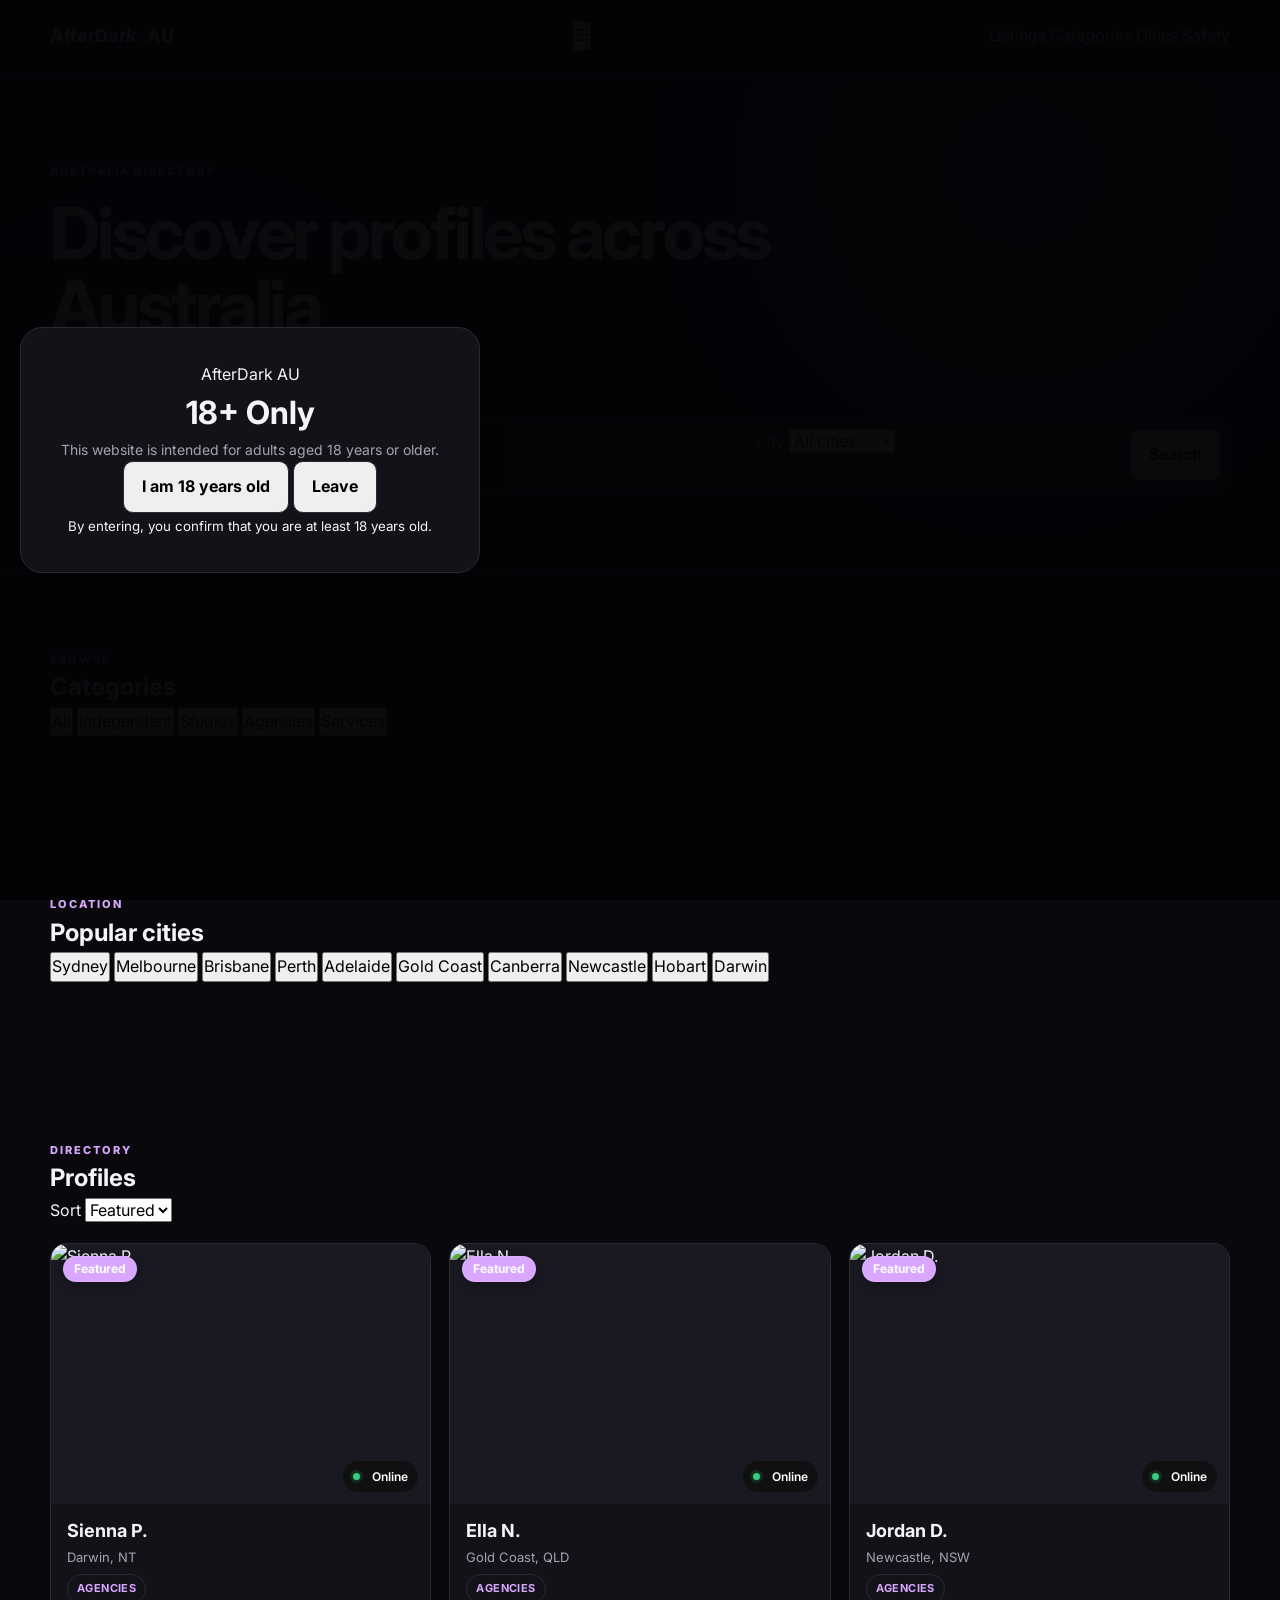
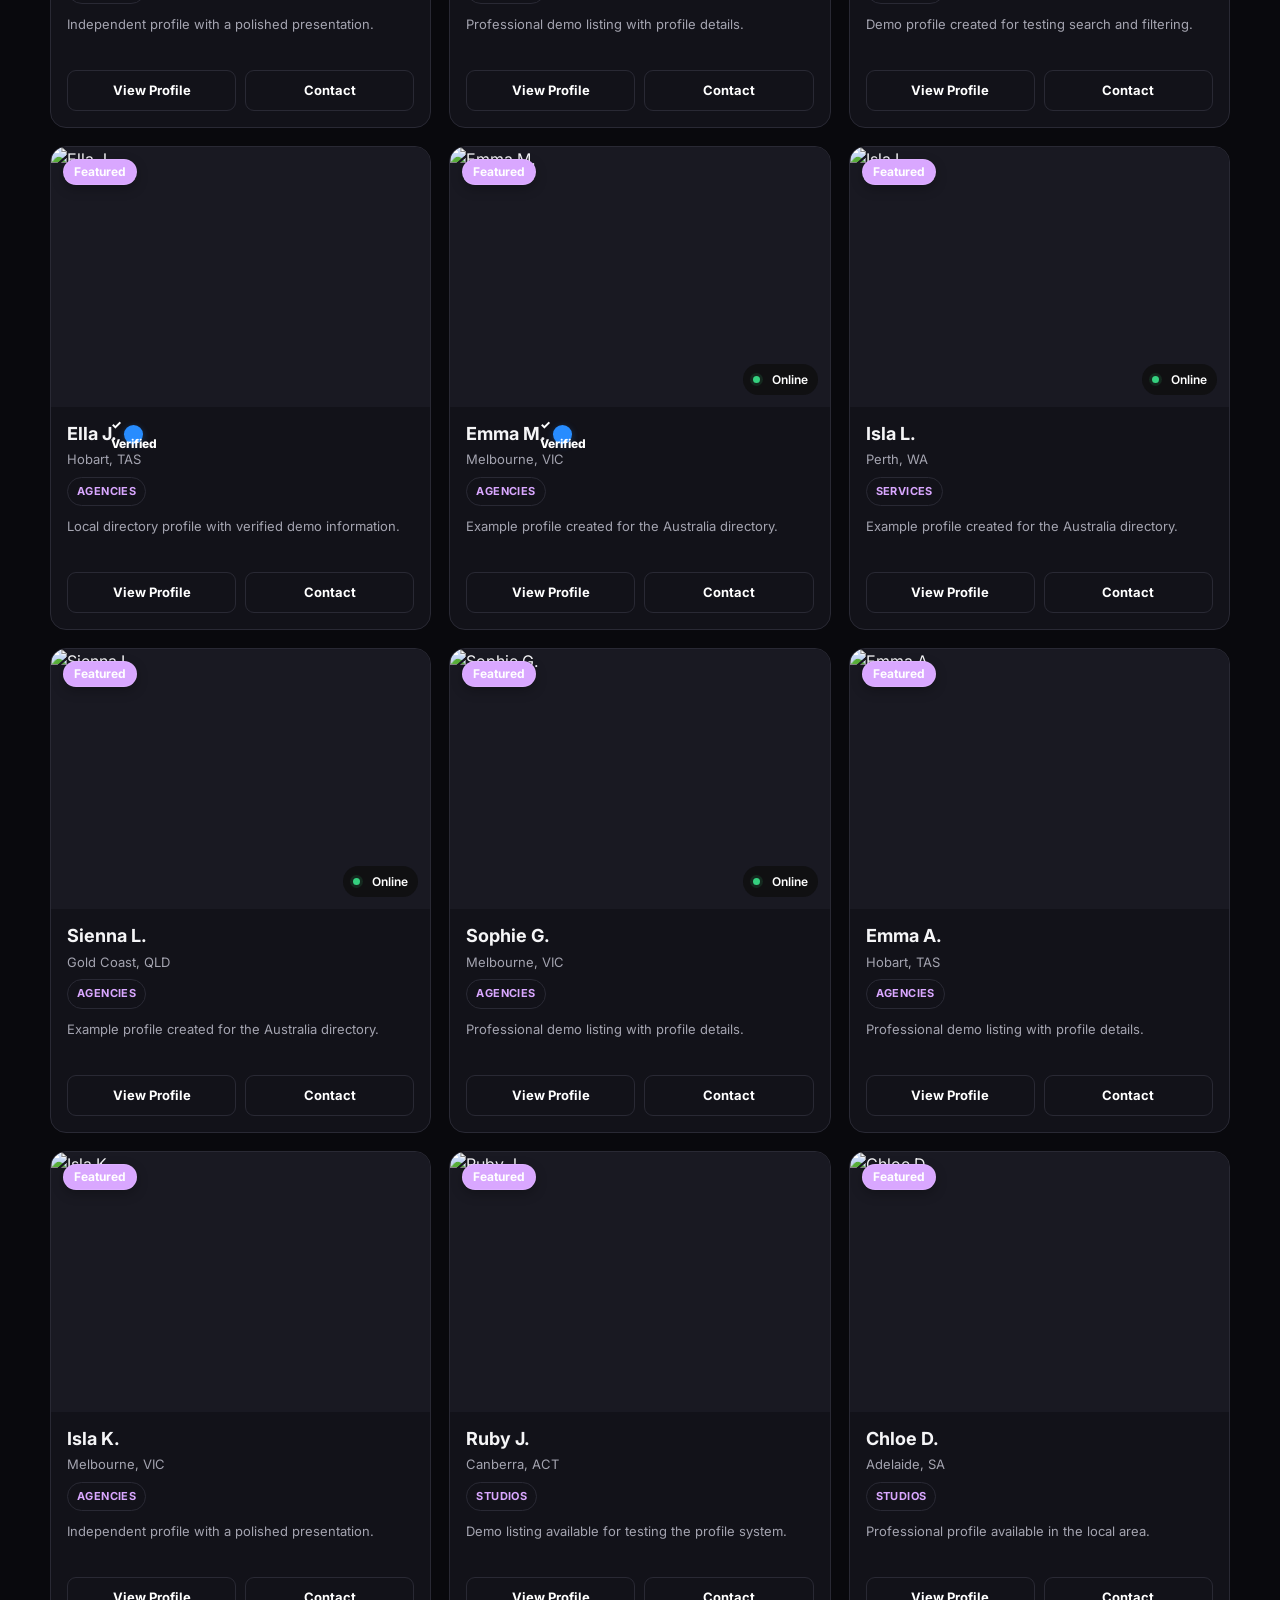
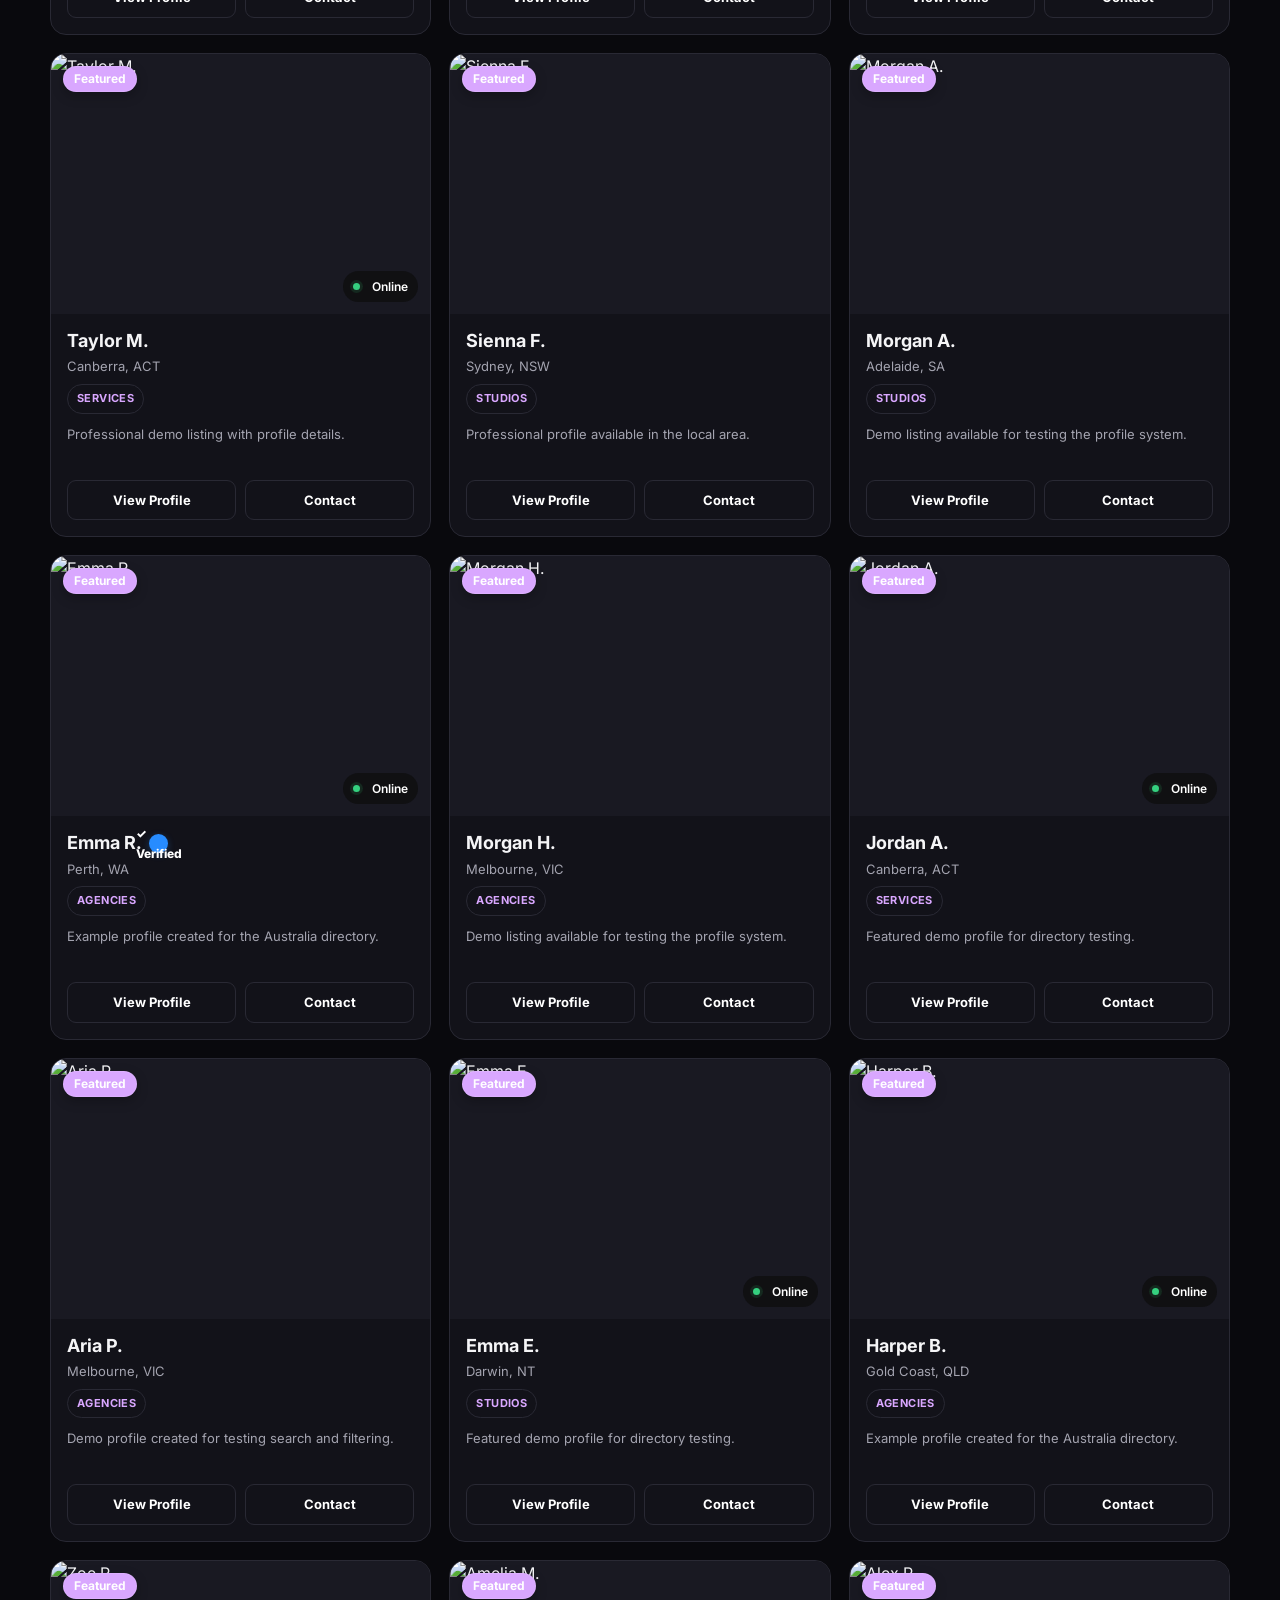
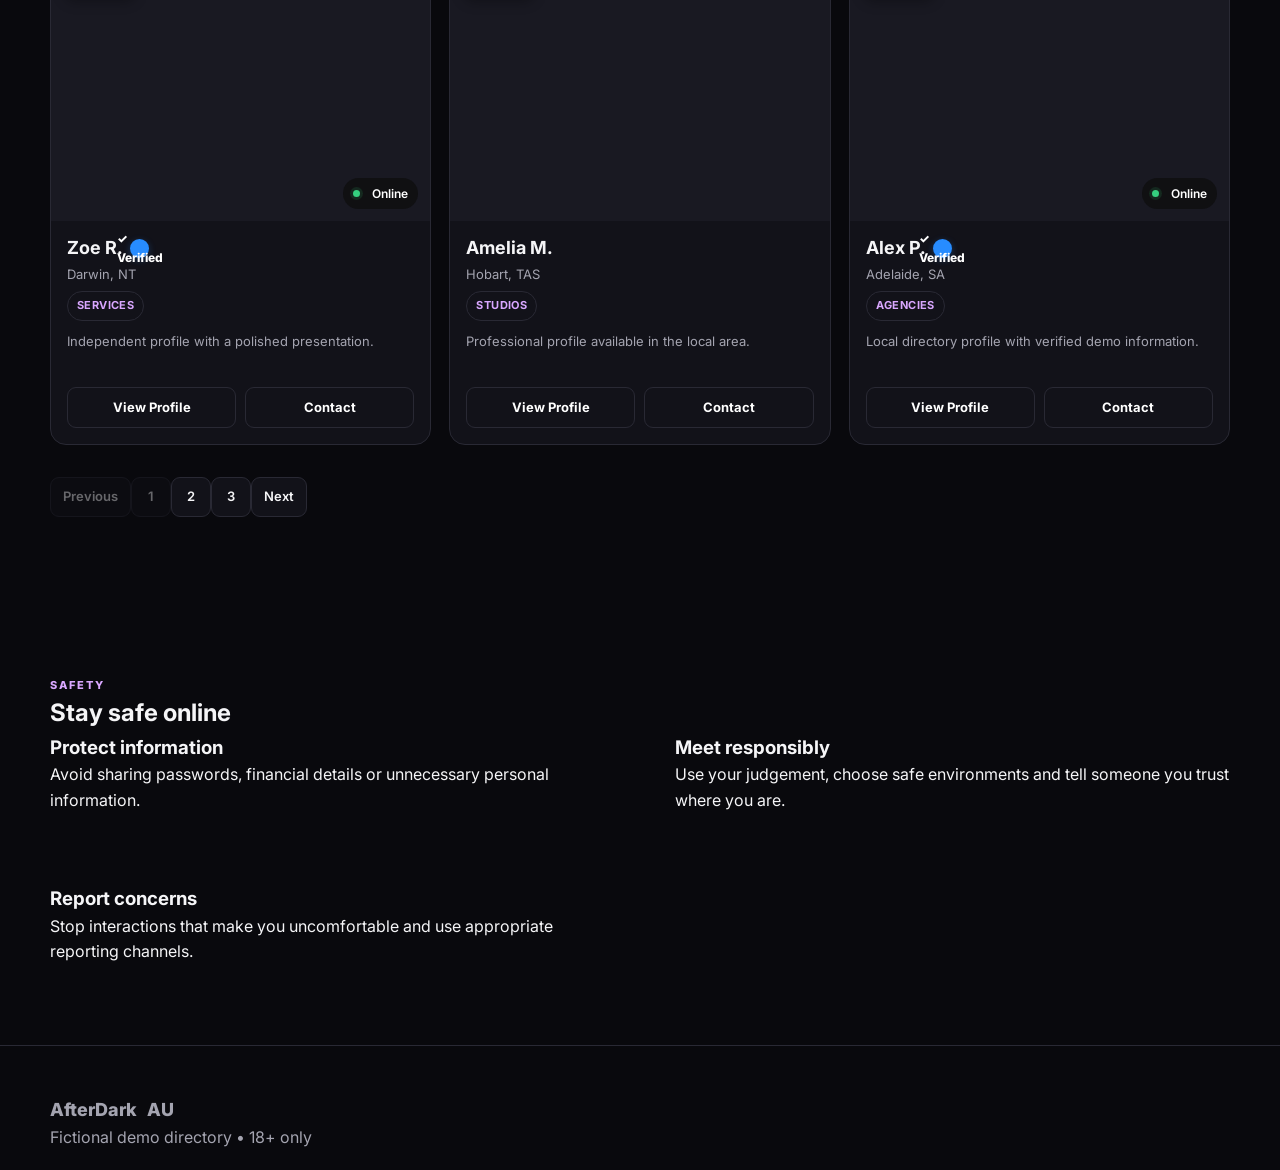
==== commit 37d38a49: "Update index.html" ====
--- a/index.html
+++ b/index.html
@@ -5,6 +5,7 @@
   <meta name="viewport" content="width=device-width, initial-scale=1.0">
 
   <title>AfterDark AU</title>
+
   <meta
     name="description"
     content="AfterDark AU — Australia-focused adult directory demo."
@@ -16,124 +17,207 @@
 <body>
 
   <!-- =========================
-       18+ AGE GATE
+       18+ AGE VERIFICATION
   ========================== -->
+
   <div id="ageGate" class="age-gate">
+
     <div class="age-gate-box">
-      <div class="age-gate-logo">AfterDark AU</div>
+
+      <div class="brand">
+        AfterDark <span>AU</span>
+      </div>
 
       <h1>18+ Only</h1>
 
       <p>
         This website is intended for adults aged 18 years or older.
-        By entering, you confirm that you are at least 18 years old.
       </p>
 
-      <div class="age-gate-actions">
-        <button id="enterWebsite" class="btn btn-primary" type="button">
+      <div class="age-actions">
+
+        <button
+          id="enterWebsite"
+          type="button"
+          class="btn primary"
+        >
           I am 18 years old
         </button>
 
-        <button id="leaveWebsite" class="btn btn-secondary" type="button">
+        <button
+          id="leaveWebsite"
+          type="button"
+          class="btn secondary"
+        >
           Leave
         </button>
+
       </div>
 
       <small>
-        Please leave this website if you are under 18.
+        By entering, you confirm that you are at least 18 years old.
       </small>
+
     </div>
+
   </div>
 
 
   <!-- =========================
        HEADER
   ========================== -->
-  <header class="site-header">
+
+  <header class="header">
+
     <div class="container header-inner">
 
-      <a href="index.html" class="logo">
+      <a
+        href="index.html"
+        class="logo"
+      >
         AfterDark <span>AU</span>
       </a>
 
       <button
         id="mobileMenuButton"
-        class="mobile-menu-button"
+        class="menu-btn"
         type="button"
         aria-label="Open menu"
-        aria-expanded="false"
       >
         ☰
       </button>
 
-      <nav id="mainNavigation" class="main-navigation">
-        <a href="#listings">Listings</a>
-        <a href="#categories">Categories</a>
-        <a href="#cities">Cities</a>
-        <a href="#safety">Safety</a>
-
-        <button
-          id="postListingButton"
-          class="nav-post-button"
-          type="button"
-        >
-          Post Listing
-        </button>
+      <nav id="mainNavigation">
+
+        <a href="#listings">
+          Listings
+        </a>
+
+        <a href="#categories">
+          Categories
+        </a>
+
+        <a href="#cities">
+          Cities
+        </a>
+
+        <a href="#safety">
+          Safety
+        </a>
+
       </nav>
 
     </div>
+
   </header>
 
 
+  <!-- =========================
+       MAIN
+  ========================== -->
+
   <main>
 
-    <!-- =========================
-         HERO
-    ========================== -->
-    <section class="hero-section">
-      <div class="container hero-content">
-
-        <p class="hero-kicker">AUSTRALIA DIRECTORY</p>
-
-        <h1>Discover profiles across Australia</h1>
-
-        <p class="hero-subtitle">
-          Browse demo profiles by city and category.
+
+    <!-- HERO -->
+
+    <section class="hero">
+
+      <div class="container">
+
+        <p class="eyebrow">
+          AUSTRALIA DIRECTORY
         </p>
 
-        <div class="hero-search">
-
-          <div class="search-field">
-            <label for="searchInput">Search</label>
+        <h1>
+          Discover profiles across Australia
+        </h1>
+
+        <p class="hero-copy">
+          Browse fictional demo profiles by city and category.
+        </p>
+
+
+        <!-- SEARCH -->
+
+        <div class="search-box">
+
+          <div class="field">
+
+            <label for="searchInput">
+              Search
+            </label>
+
             <input
               id="searchInput"
               type="search"
               placeholder="Search profiles..."
               autocomplete="off"
             >
+
           </div>
 
-          <div class="search-field">
-            <label for="citySelect">City</label>
+
+          <div class="field">
+
+            <label for="citySelect">
+              City
+            </label>
 
             <select id="citySelect">
-              <option value="">All cities</option>
-              <option value="Sydney">Sydney</option>
-              <option value="Melbourne">Melbourne</option>
-              <option value="Brisbane">Brisbane</option>
-              <option value="Perth">Perth</option>
-              <option value="Adelaide">Adelaide</option>
-              <option value="Gold Coast">Gold Coast</option>
-              <option value="Canberra">Canberra</option>
-              <option value="Newcastle">Newcastle</option>
-              <option value="Hobart">Hobart</option>
-              <option value="Darwin">Darwin</option>
+
+              <option value="">
+                All cities
+              </option>
+
+              <option value="Sydney">
+                Sydney
+              </option>
+
+              <option value="Melbourne">
+                Melbourne
+              </option>
+
+              <option value="Brisbane">
+                Brisbane
+              </option>
+
+              <option value="Perth">
+                Perth
+              </option>
+
+              <option value="Adelaide">
+                Adelaide
+              </option>
+
+              <option value="Gold Coast">
+                Gold Coast
+              </option>
+
+              <option value="Canberra">
+                Canberra
+              </option>
+
+              <option value="Newcastle">
+                Newcastle
+              </option>
+
+              <option value="Hobart">
+                Hobart
+              </option>
+
+              <option value="Darwin">
+                Darwin
+              </option>
+
             </select>
+
           </div>
 
+
           <button
             id="searchButton"
-            class="btn btn-primary search-button"
+            class="btn primary search-btn"
             type="button"
           >
             Search
@@ -142,148 +226,235 @@
         </div>
 
       </div>
+
     </section>
 
 
     <!-- =========================
          CATEGORIES
     ========================== -->
-    <section id="categories" class="category-section">
+
+    <section
+      id="categories"
+      class="section"
+    >
+
       <div class="container">
 
-        <div class="section-heading">
-          <p class="section-kicker">BROWSE</p>
-          <h2>Categories</h2>
+        <p class="eyebrow">
+          BROWSE
+        </p>
+
+        <h2>
+          Categories
+        </h2>
+
+
+        <div class="chips">
+
+          <button
+            class="chip"
+            type="button"
+            data-category=""
+          >
+            All
+          </button>
+
+          <button
+            class="chip"
+            type="button"
+            data-category="Independent"
+          >
+            Independent
+          </button>
+
+          <button
+            class="chip"
+            type="button"
+            data-category="Studios"
+          >
+            Studios
+          </button>
+
+          <button
+            class="chip"
+            type="button"
+            data-category="Agencies"
+          >
+            Agencies
+          </button>
+
+          <button
+            class="chip"
+            type="button"
+            data-category="Services"
+          >
+            Services
+          </button>
+
         </div>
 
-        <div class="category-list">
-
-          <button
-            class="category-button"
-            type="button"
-            data-category=""
-          >
-            All
-          </button>
-
-          <button
-            class="category-button"
-            type="button"
-            data-category="Independent"
-          >
-            Independent
-          </button>
-
-          <button
-            class="category-button"
-            type="button"
-            data-category="Studios"
-          >
-            Studios
-          </button>
-
-          <button
-            class="category-button"
-            type="button"
-            data-category="Agencies"
-          >
-            Agencies
-          </button>
-
-          <button
-            class="category-button"
-            type="button"
-            data-category="Services"
-          >
-            Services
-          </button>
-
-        </div>
-
-      </div>
+      </div>
+
     </section>
 
 
     <!-- =========================
          CITIES
     ========================== -->
-    <section id="cities" class="city-section">
+
+    <section
+      id="cities"
+      class="section alt"
+    >
+
       <div class="container">
 
-        <div class="section-heading">
-          <p class="section-kicker">LOCATION</p>
-          <h2>Popular cities</h2>
+        <p class="eyebrow">
+          LOCATION
+        </p>
+
+        <h2>
+          Popular cities
+        </h2>
+
+
+        <div class="chips">
+
+          <button
+            class="chip"
+            type="button"
+            data-city="Sydney"
+          >
+            Sydney
+          </button>
+
+          <button
+            class="chip"
+            type="button"
+            data-city="Melbourne"
+          >
+            Melbourne
+          </button>
+
+          <button
+            class="chip"
+            type="button"
+            data-city="Brisbane"
+          >
+            Brisbane
+          </button>
+
+          <button
+            class="chip"
+            type="button"
+            data-city="Perth"
+          >
+            Perth
+          </button>
+
+          <button
+            class="chip"
+            type="button"
+            data-city="Adelaide"
+          >
+            Adelaide
+          </button>
+
+          <button
+            class="chip"
+            type="button"
+            data-city="Gold Coast"
+          >
+            Gold Coast
+          </button>
+
+          <button
+            class="chip"
+            type="button"
+            data-city="Canberra"
+          >
+            Canberra
+          </button>
+
+          <button
+            class="chip"
+            type="button"
+            data-city="Newcastle"
+          >
+            Newcastle
+          </button>
+
+          <button
+            class="chip"
+            type="button"
+            data-city="Hobart"
+          >
+            Hobart
+          </button>
+
+          <button
+            class="chip"
+            type="button"
+            data-city="Darwin"
+          >
+            Darwin
+          </button>
+
         </div>
 
-        <div class="city-list">
-
-          <button type="button" class="city-button" data-city="Sydney">
-            Sydney
-          </button>
-
-          <button type="button" class="city-button" data-city="Melbourne">
-            Melbourne
-          </button>
-
-          <button type="button" class="city-button" data-city="Brisbane">
-            Brisbane
-          </button>
-
-          <button type="button" class="city-button" data-city="Perth">
-            Perth
-          </button>
-
-          <button type="button" class="city-button" data-city="Adelaide">
-            Adelaide
-          </button>
-
-          <button type="button" class="city-button" data-city="Gold Coast">
-            Gold Coast
-          </button>
-
-          <button type="button" class="city-button" data-city="Canberra">
-            Canberra
-          </button>
-
-          <button type="button" class="city-button" data-city="Newcastle">
-            Newcastle
-          </button>
-
-          <button type="button" class="city-button" data-city="Hobart">
-            Hobart
-          </button>
-
-          <button type="button" class="city-button" data-city="Darwin">
-            Darwin
-          </button>
-
-        </div>
-
-      </div>
+      </div>
+
     </section>
 
 
     <!-- =========================
          LISTINGS
     ========================== -->
-    <section id="listings" class="listing-section">
+
+    <section
+      id="listings"
+      class="section"
+    >
+
       <div class="container">
 
-        <div class="listing-header">
-
-          <div class="section-heading">
-            <p class="section-kicker">DIRECTORY</p>
-            <h2>Profiles</h2>
+
+        <div class="section-head">
+
+          <div>
+
+            <p class="eyebrow">
+              DIRECTORY
+            </p>
+
+            <h2>
+              Profiles
+            </h2>
+
           </div>
 
-          <div class="listing-controls">
-
-            <label for="sortSelect">Sort</label>
+
+          <div class="sort-wrap">
+
+            <label for="sortSelect">
+              Sort
+            </label>
 
             <select id="sortSelect">
-              <option value="featured">Featured</option>
-              <option value="newest">Newest</option>
-              <option value="name">Name</option>
+
+              <option value="featured">
+                Featured
+              </option>
+
+              <option value="newest">
+                Newest
+              </option>
+
+              <option value="name">
+                Name
+              </option>
+
             </select>
 
           </div>
@@ -291,26 +462,41 @@
         </div>
 
 
-        <!-- Active filters -->
-        <div id="activeFilters" class="active-filters"></div>
-
-
-        <!-- Profile cards -->
-        <div id="listingGrid" class="listing-grid"></div>
-
-
-        <!-- Empty state -->
-        <div id="emptyState" class="empty-state" hidden>
-
-          <h3>No profiles found</h3>
+        <!-- ACTIVE FILTERS -->
+
+        <div
+          id="activeFilters"
+          class="active-filters"
+        ></div>
+
+
+        <!-- PROFILE GRID -->
+
+        <div
+          id="listingGrid"
+          class="listing-grid"
+        ></div>
+
+
+        <!-- EMPTY STATE -->
+
+        <div
+          id="emptyState"
+          class="empty"
+          hidden
+        >
+
+          <h3>
+            No profiles found
+          </h3>
 
           <p>
-            Try changing your search, city or category.
+            Try another search, city or category.
           </p>
 
           <button
             id="clearFilters"
-            class="btn btn-primary"
+            class="btn primary"
             type="button"
           >
             Clear filters
@@ -319,57 +505,86 @@
         </div>
 
 
-        <!-- Pagination -->
+        <!-- PAGINATION -->
+
         <div
           id="pagination"
-          class="pagination-wrapper"
+          class="pagination"
           aria-label="Pagination"
         ></div>
 
       </div>
+
     </section>
 
 
     <!-- =========================
          SAFETY
     ========================== -->
-    <section id="safety" class="safety-section">
+
+    <section
+      id="safety"
+      class="section alt"
+    >
+
       <div class="container">
 
-        <div class="section-heading">
-          <p class="section-kicker">SAFETY</p>
-          <h2>Stay safe online</h2>
+        <p class="eyebrow">
+          SAFETY
+        </p>
+
+        <h2>
+          Stay safe online
+        </h2>
+
+
+        <div class="safety-grid">
+
+          <article>
+
+            <h3>
+              Protect information
+            </h3>
+
+            <p>
+              Avoid sharing passwords, financial details
+              or unnecessary personal information.
+            </p>
+
+          </article>
+
+
+          <article>
+
+            <h3>
+              Meet responsibly
+            </h3>
+
+            <p>
+              Use your judgement, choose safe environments
+              and tell someone you trust where you are.
+            </p>
+
+          </article>
+
+
+          <article>
+
+            <h3>
+              Report concerns
+            </h3>
+
+            <p>
+              Stop interactions that make you uncomfortable
+              and use appropriate reporting channels.
+            </p>
+
+          </article>
+
         </div>
 
-        <div class="safety-grid">
-
-          <div class="safety-card">
-            <h3>Protect your information</h3>
-            <p>
-              Avoid sharing passwords, financial information or unnecessary
-              personal details with people you do not know.
-            </p>
-          </div>
-
-          <div class="safety-card">
-            <h3>Meet responsibly</h3>
-            <p>
-              If you meet someone you found online, use your own judgement,
-              choose a safe environment and tell someone you trust where you are.
-            </p>
-          </div>
-
-          <div class="safety-card">
-            <h3>Report concerns</h3>
-            <p>
-              Do not continue interactions that make you uncomfortable.
-              Keep relevant evidence and use appropriate reporting channels.
-            </p>
-          </div>
-
-        </div>
-
-      </div>
+      </div>
+
     </section>
 
   </main>
@@ -378,51 +593,44 @@
   <!-- =========================
        FOOTER
   ========================== -->
-  <footer class="site-footer">
+
+  <footer class="footer">
+
     <div class="container footer-inner">
 
-      <div>
-        <div class="logo">
-          AfterDark <span>AU</span>
-        </div>
-
-        <p>
-          Australia-focused directory demo.
-        </p>
-      </div>
-
-      <div class="footer-links">
-        <a href="#listings">Listings</a>
-        <a href="#categories">Categories</a>
-        <a href="#cities">Cities</a>
-        <a href="#safety">Safety</a>
-      </div>
+      <div class="logo">
+        AfterDark <span>AU</span>
+      </div>
+
+      <p>
+        Fictional demo directory • 18+ only
+      </p>
 
     </div>
 
-    <div class="container footer-bottom">
-      <p>
-        © 2026 AfterDark AU. 18+ only.
-      </p>
-    </div>
   </footer>
 
 
   <!-- =========================
        TOAST
   ========================== -->
+
   <div
     id="toast"
     class="toast"
-    role="status"
     aria-live="polite"
   ></div>
 
 
-  <!-- IMPORTANT:
-       seed-data.js MUST load before app.js
-  -->
+  <!-- =========================
+       JAVASCRIPT
+       IMPORTANT:
+       seed-data.js FIRST
+       app.js SECOND
+  ========================== -->
+
   <script src="js/seed-data.js"></script>
+
   <script src="js/app.js"></script>
 
 </body>
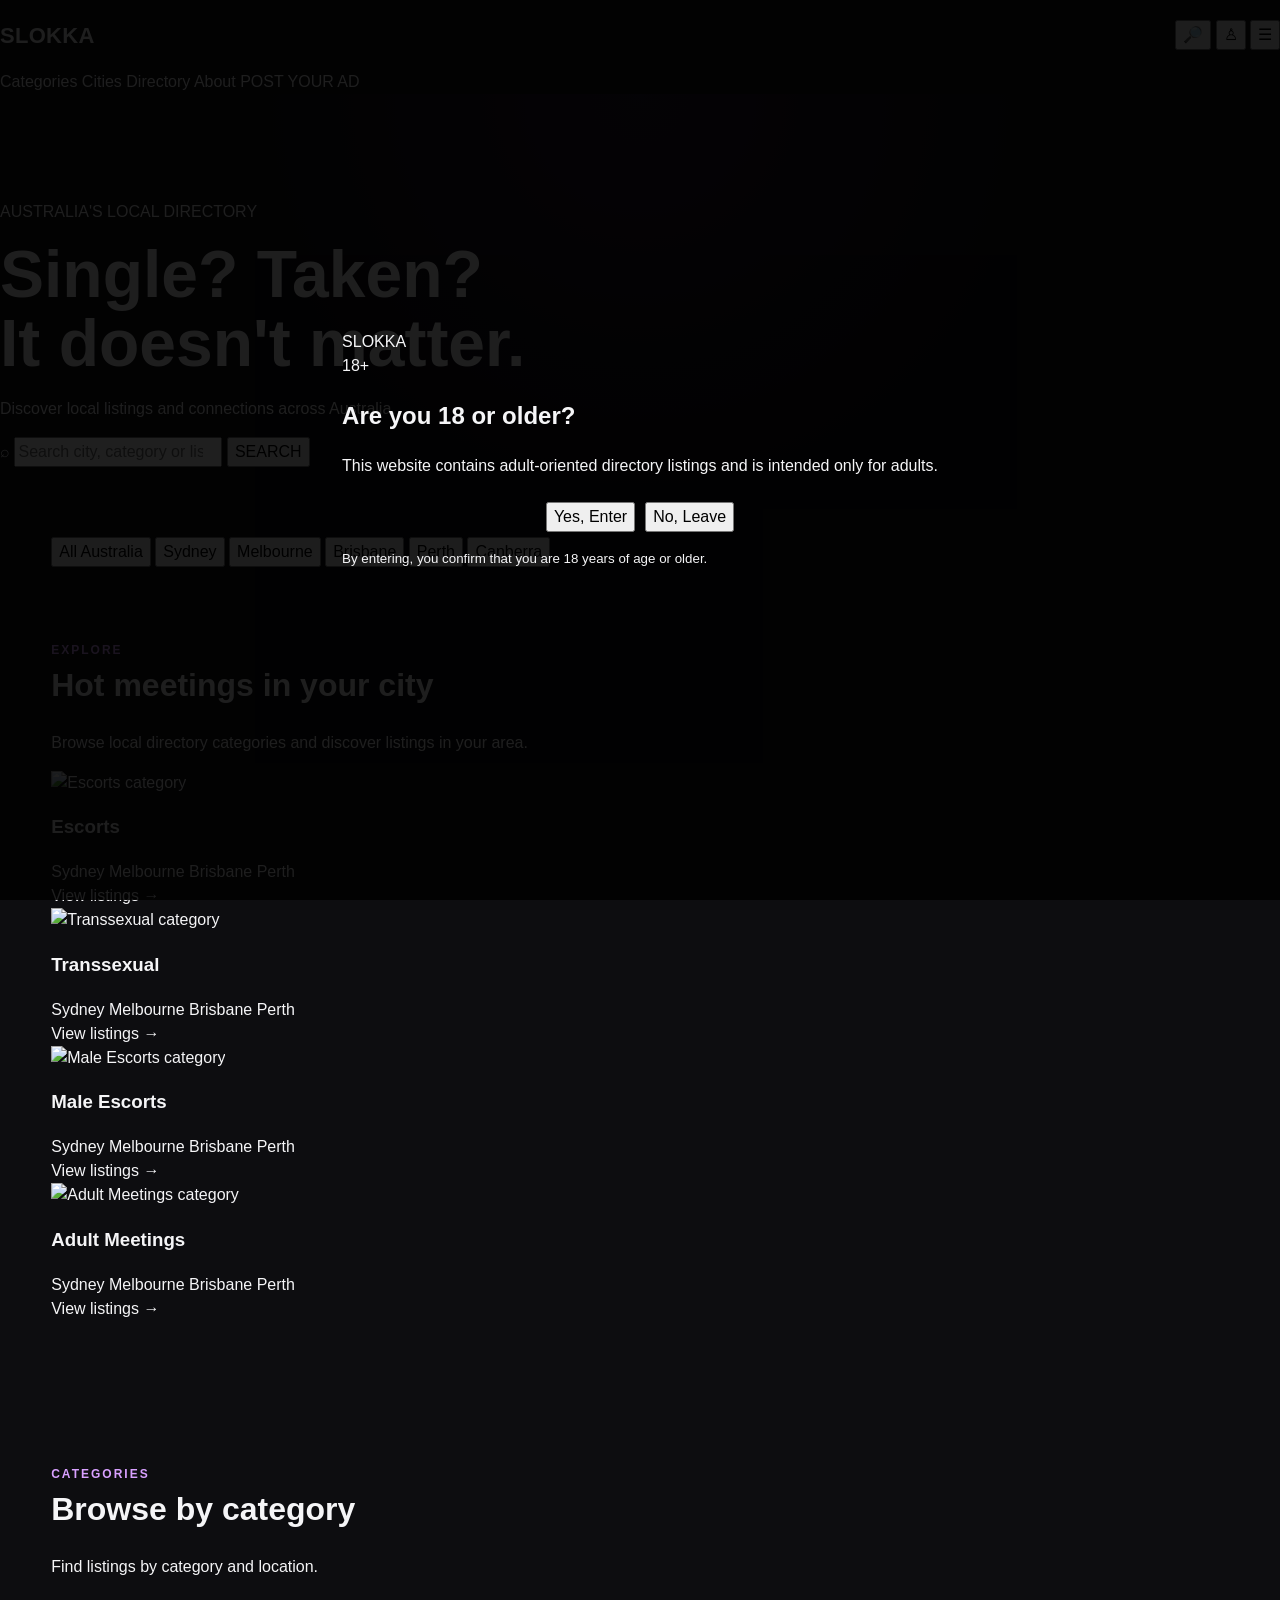
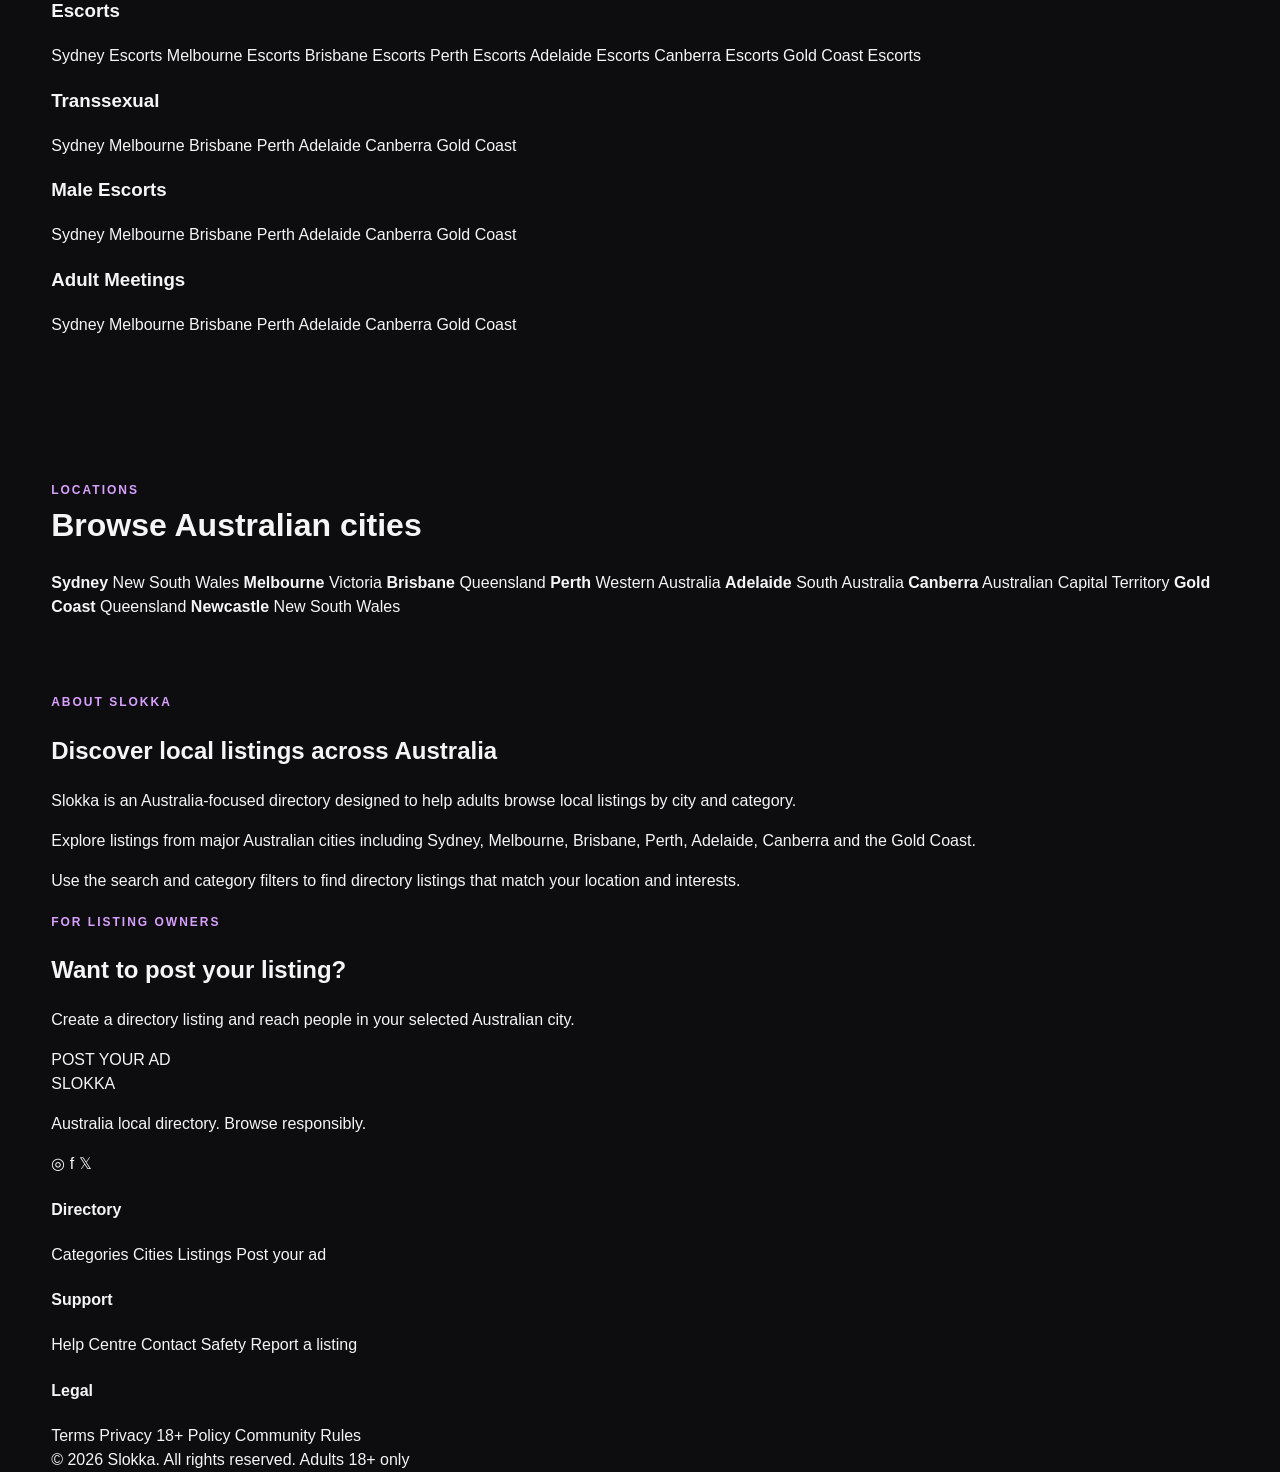
==== commit 3ab10231: "Update index.html" ====
--- a/index.html
+++ b/index.html
@@ -1,406 +1,228 @@
 <!DOCTYPE html>
 <html lang="en">
 <head>
-  <meta charset="UTF-8">
-  <meta name="viewport" content="width=device-width, initial-scale=1.0">
-
-  <title>AfterDark AU</title>
+  <meta charset="UTF-8" />
+
+  <meta
+    name="viewport"
+    content="width=device-width, initial-scale=1.0"
+  />
 
   <meta
     name="description"
-    content="AfterDark AU — Australia-focused adult directory demo."
+    content="Slokka Australia — discover local adult directory listings across Sydney, Melbourne, Brisbane, Perth and more."
+  />
+
+  <title>Slokka Australia — Local Directory</title>
+
+  <link rel="stylesheet" href="css/style.css" />
+</head>
+
+<body>
+
+  <!-- =========================================
+       AGE VERIFICATION
+  ========================================== -->
+
+  <div
+    id="ageGate"
+    class="age-gate"
+    aria-modal="true"
+    role="dialog"
   >
-
-  <link rel="stylesheet" href="css/style.css">
-</head>
-
-<body>
-
-  <!-- =========================
-       18+ AGE VERIFICATION
-  ========================== -->
-
-  <div id="ageGate" class="age-gate">
-
-    <div class="age-gate-box">
-
-      <div class="brand">
-        AfterDark <span>AU</span>
-      </div>
-
-      <h1>18+ Only</h1>
+    <div class="age-gate-card">
+
+      <div class="age-logo">SLOKKA</div>
+
+      <div class="age-icon">18+</div>
+
+      <h2>Are you 18 or older?</h2>
 
       <p>
-        This website is intended for adults aged 18 years or older.
+        This website contains adult-oriented directory
+        listings and is intended only for adults.
       </p>
 
       <div class="age-actions">
+        <button id="enterSite" class="btn-primary">
+          Yes, Enter
+        </button>
+
+        <button id="leaveSite" class="btn-secondary">
+          No, Leave
+        </button>
+      </div>
+
+      <small>
+        By entering, you confirm that you are 18 years
+        of age or older.
+      </small>
+
+    </div>
+  </div>
+
+
+  <!-- =========================================
+       HEADER
+  ========================================== -->
+
+  <header class="site-header">
+
+    <div class="header-inner">
+
+      <a href="index.html" class="logo">
+        SLOKKA
+      </a>
+
+      <div class="header-actions">
 
         <button
-          id="enterWebsite"
-          type="button"
-          class="btn primary"
+          class="header-icon"
+          id="headerSearchBtn"
+          aria-label="Search"
         >
-          I am 18 years old
+          🔎
         </button>
 
         <button
-          id="leaveWebsite"
-          type="button"
-          class="btn secondary"
+          class="header-icon"
+          id="accountBtn"
+          aria-label="Account"
         >
-          Leave
+          ♙
         </button>
 
-      </div>
-
-      <small>
-        By entering, you confirm that you are at least 18 years old.
-      </small>
+        <button
+          class="header-icon"
+          id="menuBtn"
+          aria-label="Menu"
+        >
+          ☰
+        </button>
+
+      </div>
 
     </div>
 
-  </div>
-
-
-  <!-- =========================
-       HEADER
-  ========================== -->
-
-  <header class="header">
-
-    <div class="container header-inner">
-
-      <a
-        href="index.html"
-        class="logo"
-      >
-        AfterDark <span>AU</span>
+    <nav id="mobileMenu" class="mobile-menu">
+
+      <a href="#categories">Categories</a>
+      <a href="#cities">Cities</a>
+      <a href="#directory">Directory</a>
+      <a href="#about">About</a>
+
+      <a href="#post-ad" class="menu-post-ad">
+        POST YOUR AD
       </a>
 
-      <button
-        id="mobileMenuButton"
-        class="menu-btn"
-        type="button"
-        aria-label="Open menu"
-      >
-        ☰
-      </button>
-
-      <nav id="mainNavigation">
-
-        <a href="#listings">
-          Listings
-        </a>
-
-        <a href="#categories">
-          Categories
-        </a>
-
-        <a href="#cities">
-          Cities
-        </a>
-
-        <a href="#safety">
-          Safety
-        </a>
-
-      </nav>
-
-    </div>
+    </nav>
 
   </header>
 
 
-  <!-- =========================
-       MAIN
-  ========================== -->
+  <!-- =========================================
+       HERO
+  ========================================== -->
 
   <main>
 
-
-    <!-- HERO -->
-
     <section class="hero">
 
+      <div class="hero-overlay"></div>
+
+      <div class="hero-content">
+
+        <p class="hero-small">
+          AUSTRALIA'S LOCAL DIRECTORY
+        </p>
+
+        <h1>
+          Single? Taken?
+          <br />
+          It doesn't matter.
+        </h1>
+
+        <p class="hero-description">
+          Discover local listings and connections
+          across Australia.
+        </p>
+
+        <!-- Search -->
+
+        <form id="heroSearch" class="hero-search">
+
+          <span class="search-symbol">⌕</span>
+
+          <input
+            id="searchInput"
+            type="search"
+            placeholder="Search city, category or listing..."
+            autocomplete="off"
+          />
+
+          <button type="submit">
+            SEARCH
+          </button>
+
+        </form>
+
+      </div>
+
+    </section>
+
+
+    <!-- =========================================
+         QUICK CITIES
+    ========================================== -->
+
+    <section class="quick-cities">
+
       <div class="container">
 
-        <p class="eyebrow">
-          AUSTRALIA DIRECTORY
-        </p>
-
-        <h1>
-          Discover profiles across Australia
-        </h1>
-
-        <p class="hero-copy">
-          Browse fictional demo profiles by city and category.
-        </p>
-
-
-        <!-- SEARCH -->
-
-        <div class="search-box">
-
-          <div class="field">
-
-            <label for="searchInput">
-              Search
-            </label>
-
-            <input
-              id="searchInput"
-              type="search"
-              placeholder="Search profiles..."
-              autocomplete="off"
-            >
-
-          </div>
-
-
-          <div class="field">
-
-            <label for="citySelect">
-              City
-            </label>
-
-            <select id="citySelect">
-
-              <option value="">
-                All cities
-              </option>
-
-              <option value="Sydney">
-                Sydney
-              </option>
-
-              <option value="Melbourne">
-                Melbourne
-              </option>
-
-              <option value="Brisbane">
-                Brisbane
-              </option>
-
-              <option value="Perth">
-                Perth
-              </option>
-
-              <option value="Adelaide">
-                Adelaide
-              </option>
-
-              <option value="Gold Coast">
-                Gold Coast
-              </option>
-
-              <option value="Canberra">
-                Canberra
-              </option>
-
-              <option value="Newcastle">
-                Newcastle
-              </option>
-
-              <option value="Hobart">
-                Hobart
-              </option>
-
-              <option value="Darwin">
-                Darwin
-              </option>
-
-            </select>
-
-          </div>
-
+        <div class="city-scroll">
 
           <button
-            id="searchButton"
-            class="btn primary search-btn"
-            type="button"
+            class="city-pill active"
+            data-city="All"
           >
-            Search
+            All Australia
           </button>
 
-        </div>
-
-      </div>
-
-    </section>
-
-
-    <!-- =========================
-         CATEGORIES
-    ========================== -->
-
-    <section
-      id="categories"
-      class="section"
-    >
-
-      <div class="container">
-
-        <p class="eyebrow">
-          BROWSE
-        </p>
-
-        <h2>
-          Categories
-        </h2>
-
-
-        <div class="chips">
-
           <button
-            class="chip"
-            type="button"
-            data-category=""
-          >
-            All
-          </button>
-
-          <button
-            class="chip"
-            type="button"
-            data-category="Independent"
-          >
-            Independent
-          </button>
-
-          <button
-            class="chip"
-            type="button"
-            data-category="Studios"
-          >
-            Studios
-          </button>
-
-          <button
-            class="chip"
-            type="button"
-            data-category="Agencies"
-          >
-            Agencies
-          </button>
-
-          <button
-            class="chip"
-            type="button"
-            data-category="Services"
-          >
-            Services
-          </button>
-
-        </div>
-
-      </div>
-
-    </section>
-
-
-    <!-- =========================
-         CITIES
-    ========================== -->
-
-    <section
-      id="cities"
-      class="section alt"
-    >
-
-      <div class="container">
-
-        <p class="eyebrow">
-          LOCATION
-        </p>
-
-        <h2>
-          Popular cities
-        </h2>
-
-
-        <div class="chips">
-
-          <button
-            class="chip"
-            type="button"
+            class="city-pill"
             data-city="Sydney"
           >
             Sydney
           </button>
 
           <button
-            class="chip"
-            type="button"
+            class="city-pill"
             data-city="Melbourne"
           >
             Melbourne
           </button>
 
           <button
-            class="chip"
-            type="button"
+            class="city-pill"
             data-city="Brisbane"
           >
             Brisbane
           </button>
 
           <button
-            class="chip"
-            type="button"
+            class="city-pill"
             data-city="Perth"
           >
             Perth
           </button>
 
           <button
-            class="chip"
-            type="button"
-            data-city="Adelaide"
-          >
-            Adelaide
-          </button>
-
-          <button
-            class="chip"
-            type="button"
-            data-city="Gold Coast"
-          >
-            Gold Coast
-          </button>
-
-          <button
-            class="chip"
-            type="button"
+            class="city-pill"
             data-city="Canberra"
           >
             Canberra
           </button>
 
-          <button
-            class="chip"
-            type="button"
-            data-city="Newcastle"
-          >
-            Newcastle
-          </button>
-
-          <button
-            class="chip"
-            type="button"
-            data-city="Hobart"
-          >
-            Hobart
-          </button>
-
-          <button
-            class="chip"
-            type="button"
-            data-city="Darwin"
-          >
-            Darwin
-          </button>
-
         </div>
 
       </div>
@@ -408,230 +230,581 @@
     </section>
 
 
-    <!-- =========================
-         LISTINGS
-    ========================== -->
-
-    <section
-      id="listings"
-      class="section"
-    >
+    <!-- =========================================
+         HOT MEETINGS / FEATURED
+    ========================================== -->
+
+    <section id="directory" class="section">
 
       <div class="container">
 
-
-        <div class="section-head">
+        <div class="section-heading">
+
+          <span class="eyebrow">
+            EXPLORE
+          </span>
+
+          <h2>
+            Hot meetings in your city
+          </h2>
+
+          <p>
+            Browse local directory categories
+            and discover listings in your area.
+          </p>
+
+        </div>
+
+
+        <!-- Featured cards -->
+
+        <div class="featured-grid">
+
+          <article class="category-card">
+
+            <div class="category-image">
+              <img
+                src="assets/images/categories/escorts.webp"
+                alt="Escorts category"
+                loading="lazy"
+              />
+            </div>
+
+            <div class="category-body">
+
+              <h3>Escorts</h3>
+
+              <div class="category-links">
+                <a href="#" data-category="Escorts">
+                  Sydney
+                </a>
+
+                <a href="#" data-category="Escorts">
+                  Melbourne
+                </a>
+
+                <a href="#" data-category="Escorts">
+                  Brisbane
+                </a>
+
+                <a href="#" data-category="Escorts">
+                  Perth
+                </a>
+              </div>
+
+              <a
+                href="#directory"
+                class="view-category"
+                data-category="Escorts"
+              >
+                View listings →
+              </a>
+
+            </div>
+
+          </article>
+
+
+          <article class="category-card">
+
+            <div class="category-image">
+              <img
+                src="assets/images/categories/transsexual.webp"
+                alt="Transsexual category"
+                loading="lazy"
+              />
+            </div>
+
+            <div class="category-body">
+
+              <h3>Transsexual</h3>
+
+              <div class="category-links">
+                <a href="#" data-category="Transsexual">
+                  Sydney
+                </a>
+
+                <a href="#" data-category="Transsexual">
+                  Melbourne
+                </a>
+
+                <a href="#" data-category="Transsexual">
+                  Brisbane
+                </a>
+
+                <a href="#" data-category="Transsexual">
+                  Perth
+                </a>
+              </div>
+
+              <a
+                href="#directory"
+                class="view-category"
+                data-category="Transsexual"
+              >
+                View listings →
+              </a>
+
+            </div>
+
+          </article>
+
+
+          <article class="category-card">
+
+            <div class="category-image">
+              <img
+                src="assets/images/categories/male-escorts.webp"
+                alt="Male Escorts category"
+                loading="lazy"
+              />
+            </div>
+
+            <div class="category-body">
+
+              <h3>Male Escorts</h3>
+
+              <div class="category-links">
+                <a href="#" data-category="Male Escorts">
+                  Sydney
+                </a>
+
+                <a href="#" data-category="Male Escorts">
+                  Melbourne
+                </a>
+
+                <a href="#" data-category="Male Escorts">
+                  Brisbane
+                </a>
+
+                <a href="#" data-category="Male Escorts">
+                  Perth
+                </a>
+              </div>
+
+              <a
+                href="#directory"
+                class="view-category"
+                data-category="Male Escorts"
+              >
+                View listings →
+              </a>
+
+            </div>
+
+          </article>
+
+
+          <article class="category-card">
+
+            <div class="category-image">
+              <img
+                src="assets/images/categories/adult-meetings.webp"
+                alt="Adult Meetings category"
+                loading="lazy"
+              />
+            </div>
+
+            <div class="category-body">
+
+              <h3>Adult Meetings</h3>
+
+              <div class="category-links">
+                <a href="#" data-category="Adult Meetings">
+                  Sydney
+                </a>
+
+                <a href="#" data-category="Adult Meetings">
+                  Melbourne
+                </a>
+
+                <a href="#" data-category="Adult Meetings">
+                  Brisbane
+                </a>
+
+                <a href="#" data-category="Adult Meetings">
+                  Perth
+                </a>
+              </div>
+
+              <a
+                href="#directory"
+                class="view-category"
+                data-category="Adult Meetings"
+              >
+                View listings →
+              </a>
+
+            </div>
+
+          </article>
+
+        </div>
+
+      </div>
+
+    </section>
+
+
+    <!-- =========================================
+         CATEGORY DIRECTORY
+    ========================================== -->
+
+    <section id="categories" class="section section-light">
+
+      <div class="container">
+
+        <div class="section-heading">
+
+          <span class="eyebrow">
+            CATEGORIES
+          </span>
+
+          <h2>
+            Browse by category
+          </h2>
+
+          <p>
+            Find listings by category and location.
+          </p>
+
+        </div>
+
+
+        <div class="category-directory">
+
+          <div class="directory-block">
+
+            <h3>Escorts</h3>
+
+            <div class="tag-list">
+
+              <a href="#">Sydney Escorts</a>
+              <a href="#">Melbourne Escorts</a>
+              <a href="#">Brisbane Escorts</a>
+              <a href="#">Perth Escorts</a>
+              <a href="#">Adelaide Escorts</a>
+              <a href="#">Canberra Escorts</a>
+              <a href="#">Gold Coast Escorts</a>
+
+            </div>
+
+          </div>
+
+
+          <div class="directory-block">
+
+            <h3>Transsexual</h3>
+
+            <div class="tag-list">
+
+              <a href="#">Sydney</a>
+              <a href="#">Melbourne</a>
+              <a href="#">Brisbane</a>
+              <a href="#">Perth</a>
+              <a href="#">Adelaide</a>
+              <a href="#">Canberra</a>
+              <a href="#">Gold Coast</a>
+
+            </div>
+
+          </div>
+
+
+          <div class="directory-block">
+
+            <h3>Male Escorts</h3>
+
+            <div class="tag-list">
+
+              <a href="#">Sydney</a>
+              <a href="#">Melbourne</a>
+              <a href="#">Brisbane</a>
+              <a href="#">Perth</a>
+              <a href="#">Adelaide</a>
+              <a href="#">Canberra</a>
+              <a href="#">Gold Coast</a>
+
+            </div>
+
+          </div>
+
+
+          <div class="directory-block">
+
+            <h3>Adult Meetings</h3>
+
+            <div class="tag-list">
+
+              <a href="#">Sydney</a>
+              <a href="#">Melbourne</a>
+              <a href="#">Brisbane</a>
+              <a href="#">Perth</a>
+              <a href="#">Adelaide</a>
+              <a href="#">Canberra</a>
+              <a href="#">Gold Coast</a>
+
+            </div>
+
+          </div>
+
+        </div>
+
+      </div>
+
+    </section>
+
+
+    <!-- =========================================
+         CITIES
+    ========================================== -->
+
+    <section id="cities" class="section">
+
+      <div class="container">
+
+        <div class="section-heading">
+
+          <span class="eyebrow">
+            LOCATIONS
+          </span>
+
+          <h2>
+            Browse Australian cities
+          </h2>
+
+        </div>
+
+
+        <div class="cities-grid">
+
+          <a href="#" class="city-card">
+            <strong>Sydney</strong>
+            <span>New South Wales</span>
+          </a>
+
+          <a href="#" class="city-card">
+            <strong>Melbourne</strong>
+            <span>Victoria</span>
+          </a>
+
+          <a href="#" class="city-card">
+            <strong>Brisbane</strong>
+            <span>Queensland</span>
+          </a>
+
+          <a href="#" class="city-card">
+            <strong>Perth</strong>
+            <span>Western Australia</span>
+          </a>
+
+          <a href="#" class="city-card">
+            <strong>Adelaide</strong>
+            <span>South Australia</span>
+          </a>
+
+          <a href="#" class="city-card">
+            <strong>Canberra</strong>
+            <span>Australian Capital Territory</span>
+          </a>
+
+          <a href="#" class="city-card">
+            <strong>Gold Coast</strong>
+            <span>Queensland</span>
+          </a>
+
+          <a href="#" class="city-card">
+            <strong>Newcastle</strong>
+            <span>New South Wales</span>
+          </a>
+
+        </div>
+
+      </div>
+
+    </section>
+
+
+    <!-- =========================================
+         ABOUT / SEO CONTENT
+    ========================================== -->
+
+    <section id="about" class="info-section">
+
+      <div class="container narrow">
+
+        <span class="eyebrow">
+          ABOUT SLOKKA
+        </span>
+
+        <h2>
+          Discover local listings across Australia
+        </h2>
+
+        <p>
+          Slokka is an Australia-focused directory designed
+          to help adults browse local listings by city and
+          category.
+        </p>
+
+        <p>
+          Explore listings from major Australian cities
+          including Sydney, Melbourne, Brisbane, Perth,
+          Adelaide, Canberra and the Gold Coast.
+        </p>
+
+        <p>
+          Use the search and category filters to find
+          directory listings that match your location and
+          interests.
+        </p>
+
+      </div>
+
+    </section>
+
+
+    <!-- =========================================
+         POST YOUR AD
+    ========================================== -->
+
+    <section id="post-ad" class="post-ad-section">
+
+      <div class="container">
+
+        <div class="post-ad-content">
 
           <div>
 
-            <p class="eyebrow">
-              DIRECTORY
+            <span class="eyebrow">
+              FOR LISTING OWNERS
+            </span>
+
+            <h2>
+              Want to post your listing?
+            </h2>
+
+            <p>
+              Create a directory listing and reach
+              people in your selected Australian city.
             </p>
 
-            <h2>
-              Profiles
-            </h2>
-
           </div>
 
-
-          <div class="sort-wrap">
-
-            <label for="sortSelect">
-              Sort
-            </label>
-
-            <select id="sortSelect">
-
-              <option value="featured">
-                Featured
-              </option>
-
-              <option value="newest">
-                Newest
-              </option>
-
-              <option value="name">
-                Name
-              </option>
-
-            </select>
+          <a href="#" class="post-ad-button">
+            POST YOUR AD
+          </a>
+
+        </div>
+
+      </div>
+
+    </section>
+
+  </main>
+
+
+  <!-- =========================================
+       FOOTER
+  ========================================== -->
+
+  <footer class="site-footer">
+
+    <div class="container">
+
+      <div class="footer-main">
+
+        <div class="footer-brand">
+
+          <a href="index.html" class="footer-logo">
+            SLOKKA
+          </a>
+
+          <p>
+            Australia local directory.
+            Browse responsibly.
+          </p>
+
+          <div class="socials">
+
+            <a href="#" aria-label="Instagram">
+              ◎
+            </a>
+
+            <a href="#" aria-label="Facebook">
+              f
+            </a>
+
+            <a href="#" aria-label="X">
+              𝕏
+            </a>
 
           </div>
 
         </div>
 
 
-        <!-- ACTIVE FILTERS -->
-
-        <div
-          id="activeFilters"
-          class="active-filters"
-        ></div>
-
-
-        <!-- PROFILE GRID -->
-
-        <div
-          id="listingGrid"
-          class="listing-grid"
-        ></div>
-
-
-        <!-- EMPTY STATE -->
-
-        <div
-          id="emptyState"
-          class="empty"
-          hidden
-        >
-
-          <h3>
-            No profiles found
-          </h3>
-
-          <p>
-            Try another search, city or category.
-          </p>
-
-          <button
-            id="clearFilters"
-            class="btn primary"
-            type="button"
-          >
-            Clear filters
-          </button>
-
-        </div>
-
-
-        <!-- PAGINATION -->
-
-        <div
-          id="pagination"
-          class="pagination"
-          aria-label="Pagination"
-        ></div>
-
-      </div>
-
-    </section>
-
-
-    <!-- =========================
-         SAFETY
-    ========================== -->
-
-    <section
-      id="safety"
-      class="section alt"
-    >
-
-      <div class="container">
-
-        <p class="eyebrow">
-          SAFETY
-        </p>
-
-        <h2>
-          Stay safe online
-        </h2>
-
-
-        <div class="safety-grid">
-
-          <article>
-
-            <h3>
-              Protect information
-            </h3>
-
-            <p>
-              Avoid sharing passwords, financial details
-              or unnecessary personal information.
-            </p>
-
-          </article>
-
-
-          <article>
-
-            <h3>
-              Meet responsibly
-            </h3>
-
-            <p>
-              Use your judgement, choose safe environments
-              and tell someone you trust where you are.
-            </p>
-
-          </article>
-
-
-          <article>
-
-            <h3>
-              Report concerns
-            </h3>
-
-            <p>
-              Stop interactions that make you uncomfortable
-              and use appropriate reporting channels.
-            </p>
-
-          </article>
-
-        </div>
-
-      </div>
-
-    </section>
-
-  </main>
-
-
-  <!-- =========================
-       FOOTER
-  ========================== -->
-
-  <footer class="footer">
-
-    <div class="container footer-inner">
-
-      <div class="logo">
-        AfterDark <span>AU</span>
-      </div>
-
-      <p>
-        Fictional demo directory • 18+ only
-      </p>
+        <div class="footer-column">
+
+          <h4>Directory</h4>
+
+          <a href="#categories">Categories</a>
+          <a href="#cities">Cities</a>
+          <a href="#directory">Listings</a>
+          <a href="#post-ad">Post your ad</a>
+
+        </div>
+
+
+        <div class="footer-column">
+
+          <h4>Support</h4>
+
+          <a href="#">Help Centre</a>
+          <a href="#">Contact</a>
+          <a href="#">Safety</a>
+          <a href="#">Report a listing</a>
+
+        </div>
+
+
+        <div class="footer-column">
+
+          <h4>Legal</h4>
+
+          <a href="#">Terms</a>
+          <a href="#">Privacy</a>
+          <a href="#">18+ Policy</a>
+          <a href="#">Community Rules</a>
+
+        </div>
+
+      </div>
+
+
+      <div class="footer-bottom">
+
+        <span>
+          © 2026 Slokka. All rights reserved.
+        </span>
+
+        <span>
+          Adults 18+ only
+        </span>
+
+      </div>
 
     </div>
 
   </footer>
 
 
-  <!-- =========================
-       TOAST
-  ========================== -->
-
-  <div
-    id="toast"
-    class="toast"
-    aria-live="polite"
-  ></div>
-
-
-  <!-- =========================
-       JAVASCRIPT
-       IMPORTANT:
-       seed-data.js FIRST
-       app.js SECOND
-  ========================== -->
+  <!-- =========================================
+       JS
+  ========================================== -->
 
   <script src="js/seed-data.js"></script>
-
   <script src="js/app.js"></script>
 
 </body>
-</html>
+  </html>
--- a/css/style.css
+++ b/css/style.css
@@ -1,1806 +1,829 @@
-@import url('https://fonts.googleapis.com/css2?family=Inter:wght@400;500;600;700;800&display=swap');
-
-:root {
-    --bg: #09090d;
-    --surface: #121219;
-    --surface-light: #191922;
-    --border: #292934;
-
-    --text: #f5f5f7;
-    --muted: #a4a4b0;
-
-    --accent: #d9a7ff;
-    --accent-dark: #8b5cf6;
-
-    --max-width: 1180px;
-}
-
-
-/* =========================
-   RESET
-========================= */
+/* =========================================
+   AFTERDARK AU
+   Fresh Responsive Stylesheet
+========================================= */
 
 * {
-    margin: 0;
-    padding: 0;
-    box-sizing: border-box;
+  box-sizing: border-box;
 }
 
 html {
-    scroll-behavior: smooth;
+  scroll-behavior: smooth;
 }
 
 body {
-    background: var(--bg);
-    color: var(--text);
-    font-family: "Inter", Arial, sans-serif;
-    line-height: 1.6;
+  margin: 0;
+  font-family: Arial, Helvetica, sans-serif;
+  background: #0d0d10;
+  color: #f5f5f7;
+  line-height: 1.5;
+}
+
+a {
+  color: inherit;
+  text-decoration: none;
 }
 
 button,
 input,
 select {
-    font: inherit;
+  font: inherit;
 }
 
 button {
-    cursor: pointer;
-}
-
-a {
-    color: inherit;
-    text-decoration: none;
-}
-
-
-/* =========================
+  cursor: pointer;
+}
+
+/* =========================================
    CONTAINER
-========================= */
+========================================= */
 
 .container {
-    width: min(
-        var(--max-width),
-        calc(100% - 40px)
+  width: min(1180px, 92%);
+  margin: 0 auto;
+}
+
+/* =========================================
+   HEADER
+========================================= */
+
+.header {
+  position: sticky;
+  top: 0;
+  z-index: 50;
+  background: rgba(13, 13, 16, 0.96);
+  border-bottom: 1px solid #29292f;
+  backdrop-filter: blur(12px);
+}
+
+.header-inner {
+  min-height: 70px;
+  display: flex;
+  align-items: center;
+  justify-content: space-between;
+}
+
+.logo,
+.brand {
+  font-size: 22px;
+  font-weight: 800;
+  letter-spacing: 0.3px;
+}
+
+.logo span,
+.brand span {
+  color: #d8a0ff;
+}
+
+.header nav {
+  display: flex;
+  align-items: center;
+  gap: 24px;
+}
+
+.header nav a {
+  color: #c9c9d0;
+  transition: color 0.2s ease;
+}
+
+.header nav a:hover {
+  color: #ffffff;
+}
+
+.menu-btn {
+  display: none;
+  border: 0;
+  background: transparent;
+  color: #ffffff;
+  font-size: 28px;
+  padding: 4px;
+}
+
+/* =========================================
+   HERO
+========================================= */
+
+.hero {
+  padding: 90px 0 70px;
+  background:
+    radial-gradient(
+      circle at 50% 0,
+      #25152e 0,
+      #0d0d10 55%
     );
-
-    margin: 0 auto;
-}
-
-
-/* =========================
-   HEADER
-========================= */
-
-.header {
-    position: sticky;
-    top: 0;
-
-    z-index: 100;
-
-    background: rgba(9, 9, 13, 0.88);
-
-    backdrop-filter: blur(15px);
-
-    border-bottom: 1px solid var(--border);
-}
-
-.header-inner {
-    height: 72px;
-
-    display: flex;
-
-    align-items: center;
-
-    justify-content: space-between;
-}
-
-
-/* LOGO */
-
-.logo {
-    display: flex;
-
-    align-items: center;
-
-    gap: 10px;
-
-    font-size: 18px;
-
-    font-weight: 800;
-}
-
-.logo-icon {
-    width: 36px;
-    height: 36px;
-
-    display: grid;
-
-    place-items: center;
-
-    border-radius: 10px;
-
-    background:
-        linear-gradient(
-            135deg,
-            var(--accent-dark),
-            var(--accent)
-        );
-
-    color: #130b18;
-
-    font-weight: 900;
-}
-
-
-/* NAVIGATION */
-
-.navigation {
-    display: flex;
-
-    align-items: center;
-
-    gap: 26px;
-
-    color: #c7c7d0;
-
-    font-size: 14px;
-}
-
-.navigation a {
-    transition: color 0.2s ease;
-}
-
-.navigation a:hover {
-    color: white;
-}
-
-
-/* MOBILE MENU */
-
-.mobile-menu-button {
-    display: none;
-
-    border: none;
-
-    background: transparent;
-
-    color: white;
-
-    font-size: 25px;
-}
-
-
-/* =========================
+}
+
+.eyebrow {
+  margin: 0 0 8px;
+  color: #d8a0ff;
+  font-size: 12px;
+  font-weight: 800;
+  letter-spacing: 2px;
+}
+
+.hero h1 {
+  max-width: 780px;
+  margin: 0 0 18px;
+  font-size: clamp(38px, 6vw, 66px);
+  line-height: 1.05;
+}
+
+.hero-copy {
+  margin: 0;
+  color: #b8b8c2;
+  font-size: 18px;
+}
+
+/* =========================================
+   SEARCH
+========================================= */
+
+.search-box {
+  display: grid;
+  grid-template-columns: 1fr 240px 130px;
+  gap: 12px;
+
+  margin-top: 34px;
+  padding: 16px;
+
+  background: #17171c;
+  border: 1px solid #303039;
+  border-radius: 16px;
+}
+
+.field label,
+.sort-wrap label {
+  display: block;
+  margin-bottom: 6px;
+  color: #9999a5;
+  font-size: 12px;
+}
+
+.field input,
+.field select,
+.sort-wrap select {
+  width: 100%;
+  padding: 13px;
+
+  color: #ffffff;
+  background: #0f0f13;
+
+  border: 1px solid #34343d;
+  border-radius: 10px;
+  outline: none;
+
+  transition:
+    border-color 0.2s ease,
+    box-shadow 0.2s ease;
+}
+
+.field input:focus,
+.field select:focus,
+.sort-wrap select:focus {
+  border-color: #d8a0ff;
+  box-shadow: 0 0 0 3px rgba(216, 160, 255, 0.08);
+}
+
+.search-btn {
+  align-self: end;
+}
+
+/* =========================================
    BUTTONS
-========================= */
+========================================= */
 
 .btn {
-    border: 1px solid var(--border);
-
-    border-radius: 10px;
-
-    padding: 12px 18px;
-
-    font-weight: 700;
-
-    transition:
-        transform 0.2s ease,
-        opacity 0.2s ease;
+  border: 0;
+  border-radius: 10px;
+  padding: 12px 18px;
+  font-weight: 700;
+  transition:
+    transform 0.2s ease,
+    opacity 0.2s ease;
 }
 
 .btn:hover {
-    transform: translateY(-2px);
-}
-
-.btn-primary {
-    border: none;
-
-    color: #120b18;
-
-    background:
-        linear-gradient(
-            135deg,
-            var(--accent-dark),
-            var(--accent)
-        );
-}
-
-.btn-secondary {
-    background: transparent;
-
-    color: white;
-}
-
-
-/* =========================
-   HERO
-========================= */
-
-.hero {
-    padding: 90px 0 80px;
-
-    border-bottom: 1px solid var(--border);
-
-    background:
-
-        radial-gradient(
-            circle at 80% 20%,
-            rgba(139, 92, 246, 0.18),
-            transparent 35%
-        ),
-
-        radial-gradient(
-            circle at 15% 80%,
-            rgba(217, 167, 255, 0.08),
-            transparent 30%
-        );
-}
-
-.hero-grid {
-    display: grid;
-
-    grid-template-columns:
-        1.35fr
-        0.65fr;
-
-    gap: 60px;
-
-    align-items: center;
-}
-
-
-/* HERO TEXT */
-
-.eyebrow {
-    color: var(--accent);
-
-    font-size: 11px;
-
-    letter-spacing: 0.18em;
-
-    font-weight: 800;
-}
-
-.hero h1 {
-    max-width: 760px;
-
-    margin: 15px 0 20px;
-
-    font-size:
-        clamp(
-            42px,
-            6vw,
-            72px
-        );
-
-    line-height: 1.02;
-
-    letter-spacing: -0.045em;
-}
-
-.hero-content > p {
-    max-width: 650px;
-
-    color: var(--muted);
-
-    font-size: 17px;
-}
-
-
-/* SEARCH */
-
-.search-box {
-    margin-top: 32px;
-
-    padding: 8px;
-
-    display: grid;
-
-    grid-template-columns:
-        1.5fr
-        0.8fr
-        auto;
-
-    gap: 8px;
-
-    background: rgba(255,255,255,0.04);
-
-    border: 1px solid var(--border);
-
-    border-radius: 16px;
-}
-
-.search-field {
-    display: flex;
-
-    flex-direction: column;
-
-    gap: 4px;
-}
-
-.search-field label {
-    padding-left: 12px;
-
-    color: var(--muted);
-
-    font-size: 10px;
-
-    text-transform: uppercase;
-
-    letter-spacing: 0.08em;
-}
-
-.search-field input,
-.search-field select {
-    width: 100%;
-
-    padding: 12px;
-
-    border: 1px solid var(--border);
-
-    border-radius: 9px;
-
-    outline: none;
-
-    background: var(--surface);
-
-    color: white;
-}
-
-.search-field input::placeholder {
-    color: #777783;
-}
-
-.search-field input:focus,
-.search-field select:focus {
-    border-color: var(--accent-dark);
-}
-
-.search-button {
-    align-self: end;
-
-    height: 46px;
-}
-
-
-/* HERO LINKS */
-
-.hero-links {
-    display: flex;
-
-    gap: 22px;
-
-    margin-top: 18px;
-
-    font-size: 13px;
-
-    font-weight: 700;
-}
-
-.hero-links a:first-child {
-    color: var(--accent);
-}
-
-
-/* =========================
-   HERO CARD
-========================= */
-
-.hero-card {
-    padding: 30px;
-
-    background:
-        linear-gradient(
-            150deg,
-            var(--surface-light),
-            var(--surface)
-        );
-
-    border: 1px solid var(--border);
-
-    border-radius: 24px;
-
-    box-shadow:
-        0 25px 70px rgba(0,0,0,0.25);
-}
-
-.hero-card-icon {
-    width: 52px;
-    height: 52px;
-
-    display: grid;
-
-    place-items: center;
-
-    margin-bottom: 24px;
-
-    border-radius: 15px;
-
-    background: #252533;
-
-    color: var(--accent);
-
-    font-weight: 800;
-}
-
-.hero-card h3 {
-    font-size: 20px;
-
-    margin-bottom: 8px;
-}
-
-.hero-card p {
-    color: var(--muted);
-
-    font-size: 14px;
-}
-
-
-/* QUICK CITIES */
-
-.quick-cities {
-    display: grid;
-
-    grid-template-columns: 1fr 1fr;
-
-    gap: 8px;
-
-    margin-top: 22px;
-}
-
-.quick-cities button {
-    padding: 12px;
-
-    border: 1px solid var(--border);
-
-    border-radius: 10px;
-
-    background: var(--surface);
-
-    color: #ddd;
-
-    text-align: left;
-}
-
-.quick-cities button:hover {
-    border-color: var(--accent-dark);
-
-    background: var(--surface-light);
-}
-
-
-/* =========================
+  transform: translateY(-1px);
+}
+
+.btn:active {
+  transform: translateY(0);
+}
+
+.primary {
+  background: #d8a0ff;
+  color: #16111a;
+}
+
+.primary:hover {
+  opacity: 0.9;
+}
+
+.secondary {
+  background: #292930;
+  color: #ffffff;
+}
+
+.full {
+  width: 100%;
+}
+
+/* =========================================
    SECTIONS
-========================= */
+========================================= */
 
 .section {
-    padding: 80px 0;
-}
-
-.section-dark {
-    background: #0f0f15;
-}
-
-.section-heading {
-    display: flex;
-
-    align-items: end;
-
-    justify-content: space-between;
-
-    gap: 20px;
-
-    margin-bottom: 30px;
-}
-
-.section-heading h2 {
-    margin-top: 8px;
-
-    font-size: 34px;
-
-    line-height: 1.1;
-
-    letter-spacing: -0.03em;
-}
-
-.section-heading p {
-    color: var(--muted);
-
-    font-size: 13px;
-}
-
-
-/* =========================
-   CATEGORIES
-========================= */
-
-.category-grid {
-    display: grid;
-
-    grid-template-columns:
-        repeat(4, 1fr);
-
-    gap: 14px;
-}
-
-.category-card {
-    padding: 24px;
-
-    min-height: 170px;
-
-    border: 1px solid var(--border);
-
-    border-radius: 16px;
-
-    background: var(--surface);
-
-    color: white;
-
-    text-align: left;
-
-    transition:
-        transform 0.2s ease,
-        border-color 0.2s ease,
-        background 0.2s ease;
-}
-
-.category-card:hover,
-.category-card.active {
-    transform: translateY(-4px);
-
-    border-color: var(--accent-dark);
-
-    background: var(--surface-light);
-}
-
-.category-number {
-    display: block;
-
-    margin-bottom: 40px;
-
-    color: var(--accent);
-
-    font-size: 12px;
-}
-
-.category-card strong {
-    display: block;
-
-    font-size: 17px;
-
-    margin-bottom: 4px;
-}
-
-.category-card small {
-    color: var(--muted);
-}
-
-
-/* =========================
-   CITIES
-========================= */
-
-.cities-grid {
-    display: grid;
-
-    grid-template-columns:
-        repeat(7, 1fr);
-
-    gap: 10px;
-}
-
-.cities-grid button {
-    min-height: 105px;
-
-    padding: 16px;
-
-    border: 1px solid var(--border);
-
-    border-radius: 14px;
-
-    background: var(--surface);
-
-    color: white;
-
-    text-align: left;
-
-    transition: 0.2s ease;
-}
-
-.cities-grid button:hover {
-    border-color: var(--accent-dark);
-
-    background: var(--surface-light);
-
-    transform: translateY(-2px);
-}
-
-.cities-grid strong {
-    display: block;
-
-    font-size: 14px;
-
-    margin-bottom: 4px;
-}
-
-.cities-grid span {
-    color: var(--muted);
-
-    font-size: 11px;
-}
-
-
-/* =========================
-   LISTINGS
-========================= */
-
-.listing-heading {
-    align-items: center;
-}
-
-.sort-box {
-    display: flex;
-
-    align-items: center;
-
-    gap: 8px;
-
-    color: var(--muted);
-
-    font-size: 13px;
-}
-
-.sort-box select {
-    padding: 9px 12px;
-
-    border: 1px solid var(--border);
-
-    border-radius: 9px;
-
-    background: var(--surface);
-
-    color: white;
-}
-
-
-/* FILTER CHIPS */
+  padding: 70px 0;
+}
+
+.section.alt {
+  background: #121217;
+}
+
+.section h2 {
+  margin: 0 0 22px;
+  font-size: 32px;
+}
+
+/* =========================================
+   CHIPS
+========================================= */
+
+.chips {
+  display: flex;
+  flex-wrap: wrap;
+  gap: 10px;
+}
+
+.chip {
+  padding: 10px 15px;
+
+  color: #dddddf;
+  background: #18181e;
+
+  border: 1px solid #363640;
+  border-radius: 999px;
+
+  transition:
+    border-color 0.2s ease,
+    color 0.2s ease,
+    background 0.2s ease;
+}
+
+.chip:hover {
+  color: #ffffff;
+  border-color: #d8a0ff;
+  background: #211b26;
+}
+
+/* =========================================
+   SECTION HEADER
+========================================= */
+
+.section-head {
+  display: flex;
+  align-items: end;
+  justify-content: space-between;
+  gap: 20px;
+  margin-bottom: 20px;
+}
+
+.sort-wrap {
+  min-width: 180px;
+}
+
+/* =========================================
+   FILTERS
+========================================= */
 
 .active-filters {
-    display: flex;
-
-    flex-wrap: wrap;
-
-    gap: 8px;
-
-    margin-bottom: 20px;
-}
-
-.filter-chip {
-    padding: 7px 11px;
-
-    border: 1px solid #43355d;
-
-    border-radius: 999px;
-
-    background: #211c2e;
-
-    color: #e6d5ff;
-
-    font-size: 11px;
-}
-
-
-/* LISTING GRID */
+  display: flex;
+  flex-wrap: wrap;
+  gap: 8px;
+  margin-bottom: 18px;
+}
+
+.filter {
+  padding: 7px 12px;
+
+  color: #dddddf;
+  background: #24242b;
+
+  border: 1px solid #3a3a44;
+  border-radius: 999px;
+}
+
+.filter:hover {
+  border-color: #d8a0ff;
+}
+
+/* =========================================
+   LISTING GRID
+========================================= */
 
 .listing-grid {
-    display: grid;
-
-    grid-template-columns:
-        repeat(3, 1fr);
-
-    gap: 18px;
-}
-
-
-/* LISTING CARD */
-
-.listing-card {
-    overflow: hidden;
-
-    border: 1px solid var(--border);
-
-    border-radius: 18px;
-
-    background: var(--surface);
-
-    transition:
-        transform 0.2s ease,
-        border-color 0.2s ease;
-}
-
-.listing-card:hover {
-    transform: translateY(-4px);
-
-    border-color: #3b3b48;
-}
-
-
-/* PHOTO */
-
-.listing-photo {
-    position: relative;
-
-    height: 260px;
-
-    overflow: hidden;
-
-    background: #1c1c25;
-}
-
-.listing-photo img {
-    width: 100%;
-    height: 100%;
-
-    object-fit: cover;
-
-    display: block;
-
-    transition:
-        transform 0.4s ease;
-}
-
-.listing-card:hover
-.listing-photo img {
-    transform: scale(1.04);
-}
-
-
-/* PHOTO LABEL */
-
-.photo-placeholder {
-    width: 100%;
-    height: 100%;
-
-    display: grid;
-
-    place-items: center;
-
-    color: #777783;
-
-    font-size: 11px;
-}
-
-
-/* FEATURED BADGE */
-
-.featured-badge {
-    position: absolute;
-
-    top: 12px;
-    left: 12px;
-
-    padding: 6px 9px;
-
-    border-radius: 999px;
-
-    background: rgba(15,15,20,0.85);
-
-    border: 1px solid rgba(255,255,255,0.1);
-
-    color: var(--accent);
-
-    font-size: 10px;
-
-    font-weight: 700;
-}
-
-
-/* LISTING BODY */
-
-.listing-body {
-    padding: 18px;
-}
-
-.listing-top {
-    display: flex;
-
-    align-items: start;
-
-    justify-content: space-between;
-
-    gap: 10px;
-}
-
-.listing-top h3 {
-    font-size: 17px;
-}
-
-.listing-tag {
-    padding: 5px 8px;
-
-    border: 1px solid var(--border);
-
-    border-radius: 999px;
-
-    color: var(--accent);
-
-    font-size: 9px;
-}
-
-.listing-meta {
-    margin: 7px 0 13px;
-
-    color: var(--muted);
-
-    font-size: 12px;
-}
-
-.listing-description {
-    color: #c4c4cd;
-
-    font-size: 13px;
-}
-
-
-/* LISTING ACTIONS */
-
-.listing-actions {
-    display: flex;
-
-    gap: 8px;
-
-    margin-top: 16px;
-}
-
-.listing-actions button {
-    flex: 1;
-
-    padding: 9px;
-
-    border: 1px solid var(--border);
-
-    border-radius: 9px;
-
-    background: transparent;
-
-    color: white;
-
-    font-size: 12px;
-
-    font-weight: 700;
-}
-
-.listing-actions button:hover {
-    background: #211c2e;
-
-    border-color: #43355d;
-}
-
-
-/* =========================
-   EMPTY STATE
-========================= */
-
-.empty-state {
-    padding: 60px 20px;
-
-    border: 1px dashed var(--border);
-
-    border-radius: 16px;
-
-    text-align: center;
-}
-
-.empty-state h3 {
-    margin-bottom: 8px;
-}
-
-.empty-state p {
-    color: var(--muted);
-
-    margin-bottom: 20px;
-}
-
-
-/* =========================
-   SAFETY
-========================= */
-
-.safety-grid {
-    display: grid;
-
-    grid-template-columns:
-        1fr
-        1fr;
-
-    gap: 70px;
-
-    align-items: start;
-}
-
-.safety-grid h2 {
-    max-width: 550px;
-
-    margin: 10px 0 20px;
-
-    font-size: 38px;
-
-    line-height: 1.1;
-}
-
-.safety-grid > div > p {
-    max-width: 550px;
-
-    color: var(--muted);
-}
-
-.safety-cards {
-    display: grid;
-
-    gap: 10px;
-}
-
-.safety-card {
-    padding: 18px;
-
-    border: 1px solid var(--border);
-
-    border-radius: 13px;
-
-    background: var(--surface);
-}
-
-.safety-card strong {
-    display: block;
-
-    margin-bottom: 4px;
-}
-
-.safety-card span {
-    color: var(--muted);
-
-    font-size: 13px;
-}
-
-
-/* =========================
-   POST CARD
-========================= */
-
-.post-card {
-    display: flex;
-
-    align-items: center;
-
-    justify-content: space-between;
-
-    gap: 30px;
-
-    padding: 35px;
-
-    border: 1px solid var(--border);
-
-    border-radius: 20px;
-
-    background:
-        linear-gradient(
-            110deg,
-            var(--surface),
-            #171320
-        );
-}
-
-.post-card h2 {
-    margin: 10px 0;
-
-    font-size: 32px;
-}
-
-.post-card p {
-    color: var(--muted);
-}
-
-
-/* =========================
-   FOOTER
-========================= */
-
-.footer {
-    padding: 50px 0 20px;
-
-    border-top: 1px solid var(--border);
-
-    color: var(--muted);
-}
-
-.footer-grid {
-    display: grid;
-
-    grid-template-columns:
-        2fr
-        1fr
-        1fr;
-
-    gap: 40px;
-}
-
-.footer-grid h4 {
-    margin-bottom: 12px;
-
-    color: white;
-}
-
-.footer-grid a:not(.logo) {
-    display: block;
-
-    margin: 8px 0;
-
-    font-size: 13px;
-}
-
-.footer-grid p {
-    max-width: 320px;
-
-    margin-top: 15px;
-
-    font-size: 13px;
-}
-
-.footer-bottom {
-    margin-top: 35px;
-
-    padding-top: 18px;
-
-    border-top: 1px solid var(--border);
-
-    font-size: 11px;
-}
-
-
-/* =========================
-   AGE GATE
-========================= */
-
-.age-gate {
-    position: fixed;
-
-    inset: 0;
-
-    z-index: 9999;
-
-    display: grid;
-
-    place-items: center;
-
-    padding: 20px;
-
-    background:
-        rgba(4,4,7,0.97);
-}
-
-.age-gate.hidden {
-    display: none;
-}
-
-.age-gate-box {
-    width: min(
-        460px,
-        100%
-    );
-
-    padding: 34px;
-
-    border: 1px solid var(--border);
-
-    border-radius: 22px;
-
-    background: var(--surface);
-
-    text-align: center;
-}
-
-.age-logo {
-    width: 55px;
-    height: 55px;
-
-    display: grid;
-
-    place-items: center;
-
-    margin: 0 auto 20px;
-
-    border-radius: 16px;
-
-    background:
-        linear-gradient(
-            135deg,
-            var(--accent-dark),
-            var(--accent)
-        );
-
-    color: #130b18;
-
-    font-weight: 900;
-}
-
-.age-gate-box h2 {
-    margin-bottom: 12px;
-
-    font-size: 28px;
-}
-
-.age-gate-box p {
-    color: var(--muted);
-
-    font-size: 14px;
-}
-
-.age-buttons {
-    display: flex;
-
-    justify-content: center;
-
-    gap: 10px;
-
-    margin-top: 25px;
-}
-
-
-/* =========================
-   TOAST
-========================= */
-
-.toast {
-    position: fixed;
-
-    right: 20px;
-
-    bottom: 20px;
-
-    z-index: 10000;
-
-    padding: 12px 16px;
-
-    border: 1px solid var(--border);
-
-    border-radius: 10px;
-
-    background: #1d1d27;
-
-    color: white;
-
-    font-size: 12px;
-
-    opacity: 0;
-
-    transform: translateY(10px);
-
-    pointer-events: none;
-
-    transition: 0.25s ease;
-}
-
-.toast.show {
-    opacity: 1;
-
-    transform: translateY(0);
-}
-
-
-/* =========================
-   RESPONSIVE
-========================= */
-
-@media (max-width: 1000px) {
-
-    .hero-grid {
-        grid-template-columns: 1fr;
-    }
-
-    .hero-card {
-        max-width: 600px;
-    }
-
-    .category-grid {
-        grid-template-columns:
-            repeat(2, 1fr);
-    }
-
-    .cities-grid {
-        grid-template-columns:
-            repeat(4, 1fr);
-    }
-
-    .listing-grid {
-        grid-template-columns:
-            repeat(2, 1fr);
-    }
-
-}
-
-
-/* TABLET */
-
-@media (max-width: 760px) {
-
-    .container {
-        width:
-            calc(100% - 24px);
-    }
-
-    .navigation {
-        display: none;
-
-        position: absolute;
-
-        top: 72px;
-
-        left: 0;
-        right: 0;
-
-        padding: 20px;
-
-        flex-direction: column;
-
-        align-items: flex-start;
-
-        background: var(--surface);
-
-        border-bottom: 1px solid var(--border);
-    }
-
-    .navigation.open {
-        display: flex;
-    }
-
-    .mobile-menu-button {
-        display: block;
-    }
-
-    .hero {
-        padding: 60px 0;
-    }
-
-    .search-box {
-        grid-template-columns: 1fr;
-    }
-
-    .search-button {
-        width: 100%;
-    }
-
-    .section {
-        padding: 60px 0;
-    }
-
-    .section-heading {
-        align-items: flex-start;
-
-        flex-direction: column;
-    }
-
-    .cities-grid {
-        grid-template-columns:
-            repeat(2, 1fr);
-    }
-
-    .listing-grid {
-        grid-template-columns: 1fr;
-    }
-
-    .safety-grid {
-        grid-template-columns: 1fr;
-
-        gap: 40px;
-    }
-
-    .post-card {
-        align-items: flex-start;
-
-        flex-direction: column;
-    }
-
-    .post-card .btn {
-        width: 100%;
-    }
-
-}
-
-
-/* MOBILE */
-
-@media (max-width: 480px) {
-
-    .hero h1 {
-        font-size: 42px;
-    }
-
-    .hero-card {
-        padding: 24px;
-    }
-
-    .category-grid {
-        grid-template-columns: 1fr;
-    }
-
-    .category-card {
-        min-height: 140px;
-    }
-
-    .listing-photo {
-        height: 300px;
-    }
-
-    .footer-grid {
-        grid-template-columns:
-            1fr 1fr;
-    }
-
-    .footer-grid > div:first-child {
-        grid-column: 1 / -1;
-    }
-
-    .age-gate-box {
-        padding: 25px 20px;
-    }
-
-    .age-buttons {
-        flex-direction: column;
-    }
-
-    .age-buttons .btn {
-        width: 100%;
-    }
-
-      }
-/* ==================================================
-   PROFILE CARD ENHANCEMENTS
-   ================================================== */
-
-.listing-card {
+  display: grid;
+  grid-template-columns: repeat(4, 1fr);
+  gap: 18px;
+}
+
+/* =========================================
+   PROFILE CARD
+========================================= */
+
+.card {
+  overflow: hidden;
+
+  background: #17171c;
+  border: 1px solid #2c2c35;
+  border-radius: 14px;
+
+  transition:
+    transform 0.2s ease,
+    border-color 0.2s ease;
+}
+
+.card:hover {
+  transform: translateY(-3px);
+  border-color: #555563;
+}
+
+.photo {
   position: relative;
-  overflow: hidden;
-  background: var(--surface);
-  border: 1px solid var(--border);
-  border-radius: 16px;
-  transition:
-    transform 0.25s ease,
-    border-color 0.25s ease,
-    box-shadow 0.25s ease;
-}
-
-.listing-card:hover {
-  transform: translateY(-5px);
-  border-color: var(--accent);
-  box-shadow: 0 14px 35px rgba(0, 0, 0, 0.28);
-}
-
-
-/* ==================================================
-   PROFILE IMAGE
-   ================================================== */
-
-.listing-photo {
-  position: relative;
-  width: 100%;
-  aspect-ratio: 4 / 5;
-  overflow: hidden;
-  background: var(--surface-light);
-}
-
-.listing-photo img {
+  height: 300px;
+  background: #222;
+}
+
+.photo img {
   display: block;
+
   width: 100%;
   height: 100%;
+
   object-fit: cover;
-  transition: transform 0.4s ease;
-}
-
-.listing-card:hover .listing-photo img {
-  transform: scale(1.04);
-}
-
-
-/* ==================================================
-   FEATURED BADGE
-   ================================================== */
-
-.featured-badge {
+}
+
+.badge {
   position: absolute;
-  top: 12px;
-  left: 12px;
-  z-index: 3;
-
-  display: inline-flex;
-  align-items: center;
-  gap: 5px;
-
-  padding: 6px 10px;
+  top: 10px;
+
+  padding: 5px 9px;
 
   border-radius: 999px;
 
-  background: var(--accent);
-  color: #fff;
-
-  font-size: 12px;
-  font-weight: 700;
-  line-height: 1;
-
-  box-shadow: 0 4px 12px rgba(0, 0, 0, 0.25);
-}
-
-
-/* ==================================================
-   ONLINE BADGE
-   ================================================== */
-
-.online-badge {
-  position: absolute;
-  right: 12px;
-  bottom: 12px;
-  z-index: 3;
-
-  display: inline-flex;
-  align-items: center;
-  gap: 6px;
-
-  padding: 6px 10px;
-
-  border-radius: 999px;
-
-  background: rgba(15, 15, 15, 0.82);
-  color: #fff;
-
-  font-size: 12px;
-  font-weight: 600;
-
-  backdrop-filter: blur(6px);
-}
-
-/* Green online indicator */
-
-.online-badge::before {
-  content: "";
+  font-size: 11px;
+  font-weight: 800;
+}
+
+.featured {
+  left: 10px;
+
+  background: #d8a0ff;
+  color: #16111a;
+}
+
+.online {
+  right: 10px;
+
+  background: #1c3b28;
+  color: #a9efbe;
+}
+
+.online i {
+  display: inline-block;
+
   width: 7px;
   height: 7px;
 
+  margin-right: 4px;
+
+  background: #4be27b;
   border-radius: 50%;
-
-  background: #35d07f;
-
-  box-shadow: 0 0 0 3px rgba(53, 208, 127, 0.12);
-}
-
-
-/* ==================================================
-   PROFILE BODY
-   ================================================== */
-
-.listing-body {
+}
+
+.card-body {
   padding: 16px;
 }
 
-.listing-title-row {
+.title-row {
   display: flex;
   align-items: center;
   gap: 7px;
-
-  margin-bottom: 5px;
-}
-
-.listing-title-row h3 {
+}
+
+.title-row h3 {
   margin: 0;
-
-  color: var(--text);
-
   font-size: 18px;
-  font-weight: 700;
-
-  line-height: 1.25;
-}
-
-
-/* ==================================================
-   VERIFIED BADGE
-   ================================================== */
-
-.verified-badge {
-  display: inline-flex;
+}
+
+.verified {
+  color: #8de6ff;
+  font-size: 11px;
+}
+
+.meta,
+.category {
+  margin-top: 4px;
+  color: #9d9da8;
+  font-size: 13px;
+}
+
+.category {
+  color: #d8a0ff;
+}
+
+.card p {
+  min-height: 60px;
+  color: #b0b0ba;
+  font-size: 13px;
+}
+
+/* =========================================
+   PAGINATION
+========================================= */
+
+.pagination {
+  display: flex;
+  flex-wrap: wrap;
+  justify-content: center;
+  gap: 7px;
+
+  margin-top: 28px;
+}
+
+.page-btn {
+  padding: 9px 13px;
+
+  color: #dddddf;
+  background: #19191f;
+
+  border: 1px solid #383841;
+  border-radius: 8px;
+}
+
+.page-btn:hover:not(:disabled) {
+  border-color: #d8a0ff;
+}
+
+.page-btn:disabled {
+  cursor: default;
+  opacity: 0.45;
+}
+
+/* =========================================
+   EMPTY STATE
+========================================= */
+
+.empty {
+  padding: 60px 20px;
+
+  text-align: center;
+
+  background: #15151a;
+  border: 1px solid #292932;
+  border-radius: 14px;
+}
+
+.empty h3 {
+  margin-top: 0;
+}
+
+/* =========================================
+   SAFETY
+========================================= */
+
+.safety-grid {
+  display: grid;
+  grid-template-columns: repeat(3, 1fr);
+  gap: 18px;
+}
+
+.safety-grid article {
+  padding: 22px;
+
+  background: #18181e;
+  border: 1px solid #2d2d35;
+  border-radius: 14px;
+}
+
+.safety-grid h3 {
+  margin-top: 0;
+}
+
+.safety-grid p {
+  color: #aaaab5;
+}
+
+/* =========================================
+   FOOTER
+========================================= */
+
+.footer {
+  padding: 30px 0;
+  color: #92929d;
+  border-top: 1px solid #29292f;
+}
+
+.footer-inner {
+  display: flex;
+  align-items: center;
+  justify-content: space-between;
+  gap: 20px;
+}
+
+/* =========================================
+   AGE GATE
+========================================= */
+
+.age-gate {
+  position: fixed;
+  inset: 0;
+
+  z-index: 9999;
+
+  display: flex;
   align-items: center;
   justify-content: center;
 
-  width: 19px;
-  height: 19px;
-
-  flex: 0 0 19px;
-
-  border-radius: 50%;
-
-  background: #278cff;
-  color: #fff;
-
-  font-size: 12px;
-  font-weight: 800;
-
-  box-shadow: 0 2px 7px rgba(39, 140, 255, 0.3);
-}
-
-
-/* ==================================================
-   LOCATION
-   ================================================== */
-
-.listing-location {
-  margin: 0 0 7px;
-
-  color: var(--muted);
-
-  font-size: 13px;
-  line-height: 1.5;
-}
-
-
-/* ==================================================
-   CATEGORY
-   ================================================== */
-
-.listing-category {
-  display: inline-block;
-
-  margin: 0 0 10px;
-
-  padding: 5px 9px;
-
-  border: 1px solid var(--border);
-  border-radius: 999px;
-
-  color: var(--accent);
-
+  padding: 20px;
+
+  background: rgba(0, 0, 0, 0.88);
+}
+
+.age-gate.hidden {
+  display: none !important;
+  visibility: hidden !important;
+  opacity: 0 !important;
+  pointer-events: none !important;
+}
+
+.age-gate-box {
+  width: min(500px, 100%);
+
+  padding: 38px 28px;
+
+  text-align: center;
+
+  background: #18181e;
+  border: 1px solid #3a3a45;
+  border-radius: 18px;
+
+  box-shadow: 0 20px 80px rgba(0, 0, 0, 0.6);
+}
+
+.age-gate-box h1 {
+  margin: 18px 0 8px;
+  font-size: 34px;
+}
+
+.age-gate-box p,
+.age-gate-box small {
+  color: #aaaab5;
+}
+
+.age-actions {
+  display: flex;
+  justify-content: center;
+  gap: 10px;
+
+  margin: 24px 0 14px;
+}
+
+/* =========================================
+   PROFILE PAGE
+========================================= */
+
+.profile-page {
+  padding: 70px 0;
+}
+
+.back-link {
+  color: #bbbbc4;
+}
+
+.back-link:hover {
+  color: #ffffff;
+}
+
+.profile-card {
+  display: grid;
+  grid-template-columns: 380px 1fr;
+  gap: 36px;
+
+  padding: 24px;
+
+  background: #17171c;
+  border: 1px solid #2c2c35;
+  border-radius: 18px;
+}
+
+.profile-image {
+  width: 100%;
+  aspect-ratio: 1 / 1;
+
+  object-fit: cover;
+
+  background: #222;
+  border-radius: 12px;
+}
+
+.profile-info h1 {
+  margin: 5px 0 8px;
+  font-size: 40px;
+}
+
+.profile-meta {
+  color: #aaaab5;
+}
+
+.details {
+  display: grid;
+  grid-template-columns: repeat(3, 1fr);
+  gap: 12px;
+
+  margin: 28px 0;
+}
+
+.details div {
+  padding: 14px;
+  background: #22222a;
+  border-radius: 10px;
+}
+
+.details strong,
+.details span {
+  display: block;
+}
+
+.details strong {
+  color: #888895;
   font-size: 11px;
-  font-weight: 700;
-
   text-transform: uppercase;
-  letter-spacing: 0.4px;
-}
-
-
-/* ==================================================
-   DESCRIPTION
-   ================================================== */
-
-.listing-description {
-  margin: 0;
-
-  color: var(--muted);
-
-  font-size: 13px;
-  line-height: 1.55;
-
-  display: -webkit-box;
-  -webkit-box-orient: vertical;
-  -webkit-line-clamp: 2;
-  overflow: hidden;
-
-  min-height: 40px;
-}
-
-
-/* ==================================================
-   LISTING ACTIONS
-   ================================================== */
-
-.listing-actions {
-  display: grid;
-  grid-template-columns: 1fr 1fr;
-  gap: 9px;
-
-  margin-top: 16px;
-}
-
-.listing-actions .btn {
-  min-height: 40px;
-
-  border-radius: 9px;
-
-  font-size: 13px;
-  font-weight: 700;
-
-  cursor: pointer;
-
-  transition:
-    transform 0.2s ease,
-    opacity 0.2s ease,
-    background 0.2s ease;
-}
-
-.listing-actions .btn:hover {
-  transform: translateY(-1px);
-  opacity: 0.92;
-}
-
-.listing-actions .btn:active {
-  transform: translateY(0);
-}
-
-
-/* ==================================================
-   PAGINATION
-   ================================================== */
-
-#pagination {
-  width: 100%;
-  margin-top: 32px;
-}
-
-.pagination-wrapper {
-  display: flex;
-  justify-content: center;
-  align-items: center;
-  flex-wrap: wrap;
-  gap: 8px;
-
-  width: 100%;
-}
-
-.pagination-button {
-  min-width: 40px;
-  height: 40px;
-
-  padding: 0 12px;
-
-  border: 1px solid var(--border);
-  border-radius: 9px;
-
-  background: var(--surface);
-  color: var(--text);
-
-  font-size: 13px;
-  font-weight: 600;
-
-  cursor: pointer;
-
-  transition:
-    background 0.2s ease,
-    border-color 0.2s ease,
-    color 0.2s ease,
-    transform 0.2s ease;
-}
-
-.pagination-button:hover:not(:disabled) {
-  border-color: var(--accent);
-  color: var(--accent);
-
-  transform: translateY(-1px);
-}
-
-.pagination-button.active {
-  border-color: var(--accent);
-  background: var(--accent);
-  color: #fff;
-}
-
-.pagination-button:disabled {
-  opacity: 0.4;
-  cursor: not-allowed;
-}
-
-
-/* ==================================================
-   FILTER TAGS
-   ================================================== */
-
-.filter-tag {
-  display: inline-flex;
-  align-items: center;
-
-  margin: 5px 5px 0 0;
-  padding: 7px 11px;
-
-  border: 1px solid var(--border);
-  border-radius: 999px;
-
-  background: var(--surface);
-
-  color: var(--text);
-
-  font-size: 12px;
-  font-weight: 600;
-
-  cursor: pointer;
-
-  transition:
-    border-color 0.2s ease,
-    color 0.2s ease;
-}
-
-.filter-tag:hover {
-  border-color: var(--accent);
-  color: var(--accent);
-}
-
-
-/* ==================================================
-   EMPTY STATE
-   ================================================== */
-
-#emptyState {
-  padding: 45px 20px;
-
-  text-align: center;
-
-  color: var(--muted);
-}
-
-
-/* ==================================================
+}
+
+.details span {
+  margin-top: 4px;
+}
+
+/* =========================================
+   TOAST
+========================================= */
+
+.toast {
+  position: fixed;
+  left: 50%;
+  bottom: 25px;
+
+  z-index: 10000;
+
+  padding: 12px 18px;
+
+  color: #ffffff;
+  background: #24242b;
+
+  border: 1px solid #44444f;
+  border-radius: 10px;
+
+  opacity: 0;
+  pointer-events: none;
+
+  transform: translate(-50%, 20px);
+
+  transition: 0.2s ease;
+}
+
+.toast.show {
+  opacity: 1;
+  transform: translate(-50%, 0);
+}
+
+/* =========================================
+   TABLET
+========================================= */
+
+@media (max-width: 950px) {
+
+  .listing-grid {
+    grid-template-columns: repeat(3, 1fr);
+  }
+
+  .search-box {
+    grid-template-columns: 1fr 1fr;
+  }
+
+  .search-btn {
+    grid-column: 1 / -1;
+  }
+
+  .profile-card {
+    grid-template-columns: 300px 1fr;
+  }
+
+}
+
+/* =========================================
    MOBILE
-   ================================================== */
-
-@media (max-width: 760px) {
-
-  .listing-card {
-    border-radius: 13px;
-  }
-
-  .listing-body {
-    padding: 14px;
-  }
-
-  .listing-title-row h3 {
-    font-size: 16px;
-  }
-
-  .listing-actions {
+========================================= */
+
+@media (max-width: 700px) {
+
+  .header nav {
+    position: absolute;
+    top: 70px;
+    left: 0;
+    right: 0;
+
+    display: none;
+
+    flex-direction: column;
+    align-items: stretch;
+
+    padding: 18px;
+
+    background: #111116;
+    border-bottom: 1px solid #29292f;
+  }
+
+  .header nav.open {
+    display: flex;
+  }
+
+  .header nav a {
+    padding: 8px 0;
+  }
+
+  .menu-btn {
+    display: block;
+  }
+
+  .listing-grid {
+    grid-template-columns: repeat(2, 1fr);
+  }
+
+  .safety-grid {
     grid-template-columns: 1fr;
   }
 
-  .pagination-wrapper {
-    gap: 6px;
-  }
-
-  .pagination-button {
-    min-width: 37px;
-    height: 37px;
-
-    padding: 0 9px;
-
-    font-size: 12px;
-  }
-}
-
-
-/* ==================================================
+  .profile-card {
+    grid-template-columns: 1fr;
+  }
+
+  .profile-info h1 {
+    font-size: 30px;
+  }
+
+  .details {
+    grid-template-columns: 1fr 1fr;
+  }
+
+  .section-head {
+    align-items: flex-start;
+    flex-direction: column;
+  }
+
+  .footer-inner {
+    flex-direction: column;
+    align-items: flex-start;
+  }
+
+}
+
+/* =========================================
    SMALL MOBILE
-   ================================================== */
+========================================= */
 
 @media (max-width: 480px) {
 
-  .listing-photo {
-    aspect-ratio: 1 / 1.15;
-  }
-
-  .featured-badge,
-  .online-badge {
-    padding: 5px 8px;
-    font-size: 10px;
-  }
-
-  .online-badge {
-    right: 8px;
-    bottom: 8px;
-  }
-
-  .featured-badge {
-    top: 8px;
-    left: 8px;
-  }
-
-  .listing-description {
-    font-size: 12px;
-  }
-
-  .pagination-button {
-    min-width: 34px;
-    height: 34px;
-  }
-    }
+  .hero {
+    padding: 65px 0 45px;
+  }
+
+  .search-box {
+    grid-template-columns: 1fr;
+  }
+
+  .search-btn {
+    grid-column: auto;
+  }
+
+  .listing-grid {
+    grid-template-columns: 1fr;
+  }
+
+  .photo {
+    height: 320px;
+  }
+
+  .age-actions {
+    flex-direction: column;
+  }
+
+  .details {
+    grid-template-columns: 1fr;
+  }
+
+  .profile-page {
+    padding: 35px 0;
+  }
+
+}
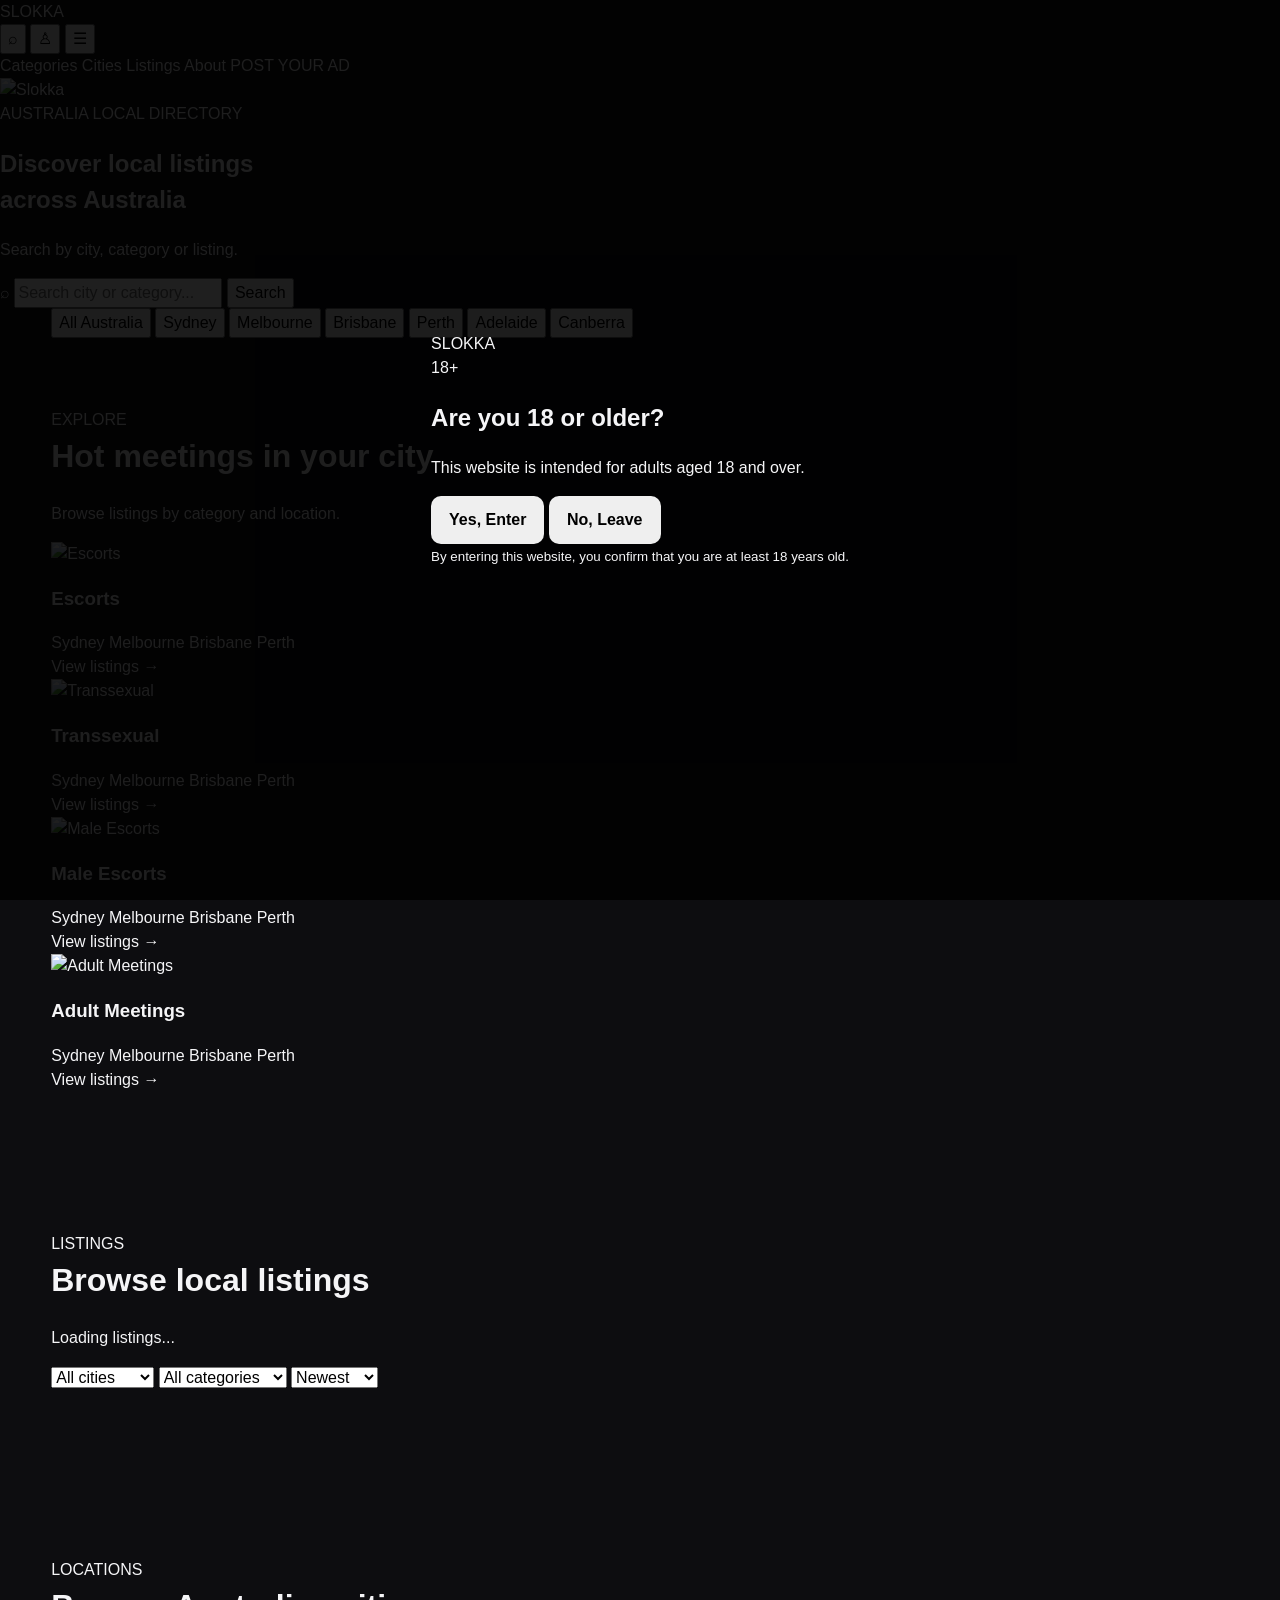
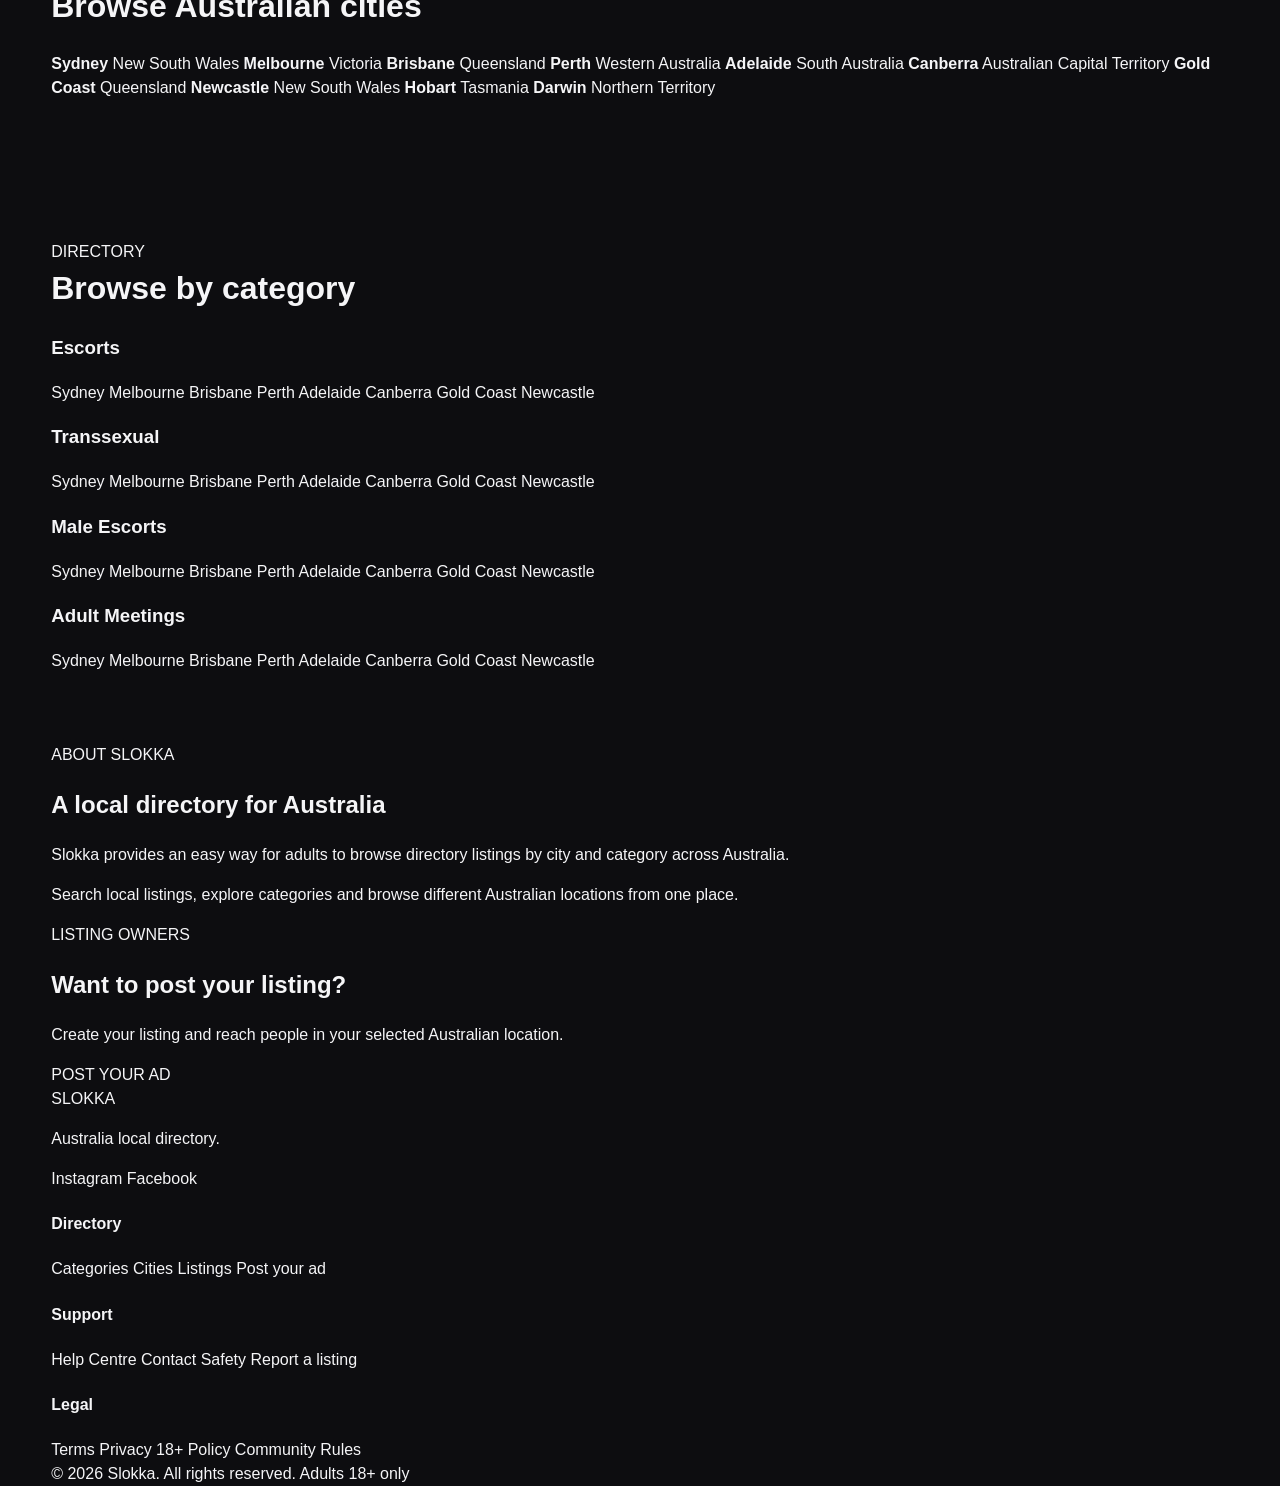
==== commit fa975e95: "Update index.html" ====
--- a/index.html
+++ b/index.html
@@ -1,117 +1,168 @@
 <!DOCTYPE html>
 <html lang="en">
 <head>
-  <meta charset="UTF-8" />
+  <meta charset="UTF-8">
 
   <meta
     name="viewport"
     content="width=device-width, initial-scale=1.0"
-  />
+  >
 
   <meta
     name="description"
-    content="Slokka Australia — discover local adult directory listings across Sydney, Melbourne, Brisbane, Perth and more."
-  />
-
-  <title>Slokka Australia — Local Directory</title>
-
-  <link rel="stylesheet" href="css/style.css" />
+    content="Slokka Australia — browse local directory listings by category and city."
+  >
+
+  <meta name="theme-color" content="#ffffff">
+
+  <title>Slokka Australia</title>
+
+  <link rel="stylesheet" href="css/style.css">
 </head>
 
 <body>
 
-  <!-- =========================================
-       AGE VERIFICATION
-  ========================================== -->
+  <!-- ==========================================
+       18+ AGE VERIFICATION
+  =========================================== -->
 
   <div
     id="ageGate"
     class="age-gate"
+    role="dialog"
     aria-modal="true"
-    role="dialog"
+    aria-labelledby="ageGateTitle"
   >
+
     <div class="age-gate-card">
 
-      <div class="age-logo">SLOKKA</div>
-
-      <div class="age-icon">18+</div>
-
-      <h2>Are you 18 or older?</h2>
+      <div class="age-gate-logo">
+        SLOKKA
+      </div>
+
+      <div class="age-badge">
+        18+
+      </div>
+
+      <h2 id="ageGateTitle">
+        Are you 18 or older?
+      </h2>
 
       <p>
-        This website contains adult-oriented directory
-        listings and is intended only for adults.
+        This website is intended for adults aged 18
+        and over.
       </p>
 
-      <div class="age-actions">
-        <button id="enterSite" class="btn-primary">
+      <div class="age-gate-actions">
+
+        <button
+          type="button"
+          id="enterSite"
+          class="btn btn-primary"
+        >
           Yes, Enter
         </button>
 
-        <button id="leaveSite" class="btn-secondary">
+        <button
+          type="button"
+          id="leaveSite"
+          class="btn btn-secondary"
+        >
           No, Leave
         </button>
+
       </div>
 
       <small>
-        By entering, you confirm that you are 18 years
-        of age or older.
+        By entering this website, you confirm that
+        you are at least 18 years old.
       </small>
 
     </div>
+
   </div>
 
 
-  <!-- =========================================
+  <!-- ==========================================
        HEADER
-  ========================================== -->
+  =========================================== -->
 
   <header class="site-header">
 
-    <div class="header-inner">
-
-      <a href="index.html" class="logo">
+    <div class="header-container">
+
+      <a
+        href="index.html"
+        class="site-logo"
+        aria-label="Slokka Home"
+      >
         SLOKKA
       </a>
 
+
       <div class="header-actions">
 
         <button
-          class="header-icon"
-          id="headerSearchBtn"
+          type="button"
+          id="searchToggle"
+          class="header-button"
           aria-label="Search"
         >
-          🔎
+          <span>⌕</span>
         </button>
 
         <button
-          class="header-icon"
-          id="accountBtn"
+          type="button"
+          id="accountButton"
+          class="header-button"
           aria-label="Account"
         >
-          ♙
+          <span>♙</span>
         </button>
 
         <button
-          class="header-icon"
-          id="menuBtn"
-          aria-label="Menu"
+          type="button"
+          id="menuButton"
+          class="header-button"
+          aria-label="Open menu"
+          aria-expanded="false"
         >
-          ☰
+          <span>☰</span>
         </button>
 
       </div>
 
     </div>
 
-    <nav id="mobileMenu" class="mobile-menu">
-
-      <a href="#categories">Categories</a>
-      <a href="#cities">Cities</a>
-      <a href="#directory">Directory</a>
-      <a href="#about">About</a>
-
-      <a href="#post-ad" class="menu-post-ad">
+
+    <!-- Mobile / dropdown navigation -->
+
+    <nav
+      id="siteMenu"
+      class="site-menu"
+      aria-label="Main navigation"
+    >
+
+      <a href="#categories">
+        Categories
+      </a>
+
+      <a href="#cities">
+        Cities
+      </a>
+
+      <a href="#listings">
+        Listings
+      </a>
+
+      <a href="#about">
+        About
+      </a>
+
+      <a
+        href="#post-ad"
+        class="menu-post-button"
+      >
         POST YOUR AD
       </a>
 
@@ -120,48 +171,73 @@
   </header>
 
 
-  <!-- =========================================
-       HERO
-  ========================================== -->
+  <!-- ==========================================
+       MAIN
+  =========================================== -->
 
   <main>
 
-    <section class="hero">
+
+    <!-- ========================================
+         HERO
+    ========================================= -->
+
+    <section class="hero-section">
+
+      <div class="hero-image">
+
+        <img
+          id="heroImage"
+          src="assets/images/hero/hero.webp"
+          alt="Slokka"
+        >
+
+      </div>
 
       <div class="hero-overlay"></div>
 
+
       <div class="hero-content">
 
-        <p class="hero-small">
-          AUSTRALIA'S LOCAL DIRECTORY
+        <span class="hero-label">
+          AUSTRALIA LOCAL DIRECTORY
+        </span>
+
+        <h1>
+          Discover local listings
+          <br>
+          across Australia
+        </h1>
+
+        <p>
+          Search by city, category or listing.
         </p>
 
-        <h1>
-          Single? Taken?
-          <br />
-          It doesn't matter.
-        </h1>
-
-        <p class="hero-description">
-          Discover local listings and connections
-          across Australia.
-        </p>
-
-        <!-- Search -->
-
-        <form id="heroSearch" class="hero-search">
-
-          <span class="search-symbol">⌕</span>
+
+        <!-- Main search -->
+
+        <form
+          id="mainSearch"
+          class="main-search"
+        >
+
+          <span class="search-icon">
+            ⌕
+          </span>
 
           <input
+            type="search"
             id="searchInput"
-            type="search"
-            placeholder="Search city, category or listing..."
+            name="search"
+            placeholder="Search city or category..."
             autocomplete="off"
-          />
-
-          <button type="submit">
-            SEARCH
+          >
+
+          <button
+            type="submit"
+            class="search-button"
+          >
+            Search
           </button>
 
         </form>
@@ -171,53 +247,67 @@
     </section>
 
 
-    <!-- =========================================
-         QUICK CITIES
-    ========================================== -->
-
-    <section class="quick-cities">
+    <!-- ========================================
+         QUICK CITY NAVIGATION
+    ========================================= -->
+
+    <section class="quick-navigation">
 
       <div class="container">
 
-        <div class="city-scroll">
+        <div class="quick-navigation-scroll">
 
           <button
-            class="city-pill active"
-            data-city="All"
+            type="button"
+            class="city-filter active"
+            data-city="all"
           >
             All Australia
           </button>
 
           <button
-            class="city-pill"
+            type="button"
+            class="city-filter"
             data-city="Sydney"
           >
             Sydney
           </button>
 
           <button
-            class="city-pill"
+            type="button"
+            class="city-filter"
             data-city="Melbourne"
           >
             Melbourne
           </button>
 
           <button
-            class="city-pill"
+            type="button"
+            class="city-filter"
             data-city="Brisbane"
           >
             Brisbane
           </button>
 
           <button
-            class="city-pill"
+            type="button"
+            class="city-filter"
             data-city="Perth"
           >
             Perth
           </button>
 
           <button
-            class="city-pill"
+            type="button"
+            class="city-filter"
+            data-city="Adelaide"
+          >
+            Adelaide
+          </button>
+
+          <button
+            type="button"
+            class="city-filter"
             data-city="Canberra"
           >
             Canberra
@@ -230,17 +320,20 @@
     </section>
 
 
-    <!-- =========================================
-         HOT MEETINGS / FEATURED
-    ========================================== -->
-
-    <section id="directory" class="section">
+    <!-- ========================================
+         CATEGORIES
+    ========================================= -->
+
+    <section
+      id="categories"
+      class="section"
+    >
 
       <div class="container">
 
         <div class="section-heading">
 
-          <span class="eyebrow">
+          <span class="section-label">
             EXPLORE
           </span>
 
@@ -249,52 +342,64 @@
           </h2>
 
           <p>
-            Browse local directory categories
-            and discover listings in your area.
+            Browse listings by category and location.
           </p>
 
         </div>
 
 
-        <!-- Featured cards -->
-
-        <div class="featured-grid">
-
-          <article class="category-card">
-
-            <div class="category-image">
+        <div class="category-grid">
+
+
+          <!-- Category 1 -->
+
+          <article
+            class="category-card"
+            data-category="Escorts"
+          >
+
+            <a
+              href="#listings"
+              class="category-image"
+            >
+
               <img
                 src="assets/images/categories/escorts.webp"
-                alt="Escorts category"
+                alt="Escorts"
                 loading="lazy"
-              />
-            </div>
-
-            <div class="category-body">
-
-              <h3>Escorts</h3>
-
-              <div class="category-links">
-                <a href="#" data-category="Escorts">
+              >
+
+            </a>
+
+            <div class="category-content">
+
+              <h3>
+                Escorts
+              </h3>
+
+              <div class="category-city-links">
+
+                <a href="#listings">
                   Sydney
                 </a>
 
-                <a href="#" data-category="Escorts">
+                <a href="#listings">
                   Melbourne
                 </a>
 
-                <a href="#" data-category="Escorts">
+                <a href="#listings">
                   Brisbane
                 </a>
 
-                <a href="#" data-category="Escorts">
+                <a href="#listings">
                   Perth
                 </a>
+
               </div>
 
               <a
-                href="#directory"
-                class="view-category"
+                href="#listings"
+                class="category-more"
                 data-category="Escorts"
               >
                 View listings →
@@ -305,41 +410,55 @@
           </article>
 
 
-          <article class="category-card">
-
-            <div class="category-image">
+          <!-- Category 2 -->
+
+          <article
+            class="category-card"
+            data-category="Transsexual"
+          >
+
+            <a
+              href="#listings"
+              class="category-image"
+            >
+
               <img
                 src="assets/images/categories/transsexual.webp"
-                alt="Transsexual category"
+                alt="Transsexual"
                 loading="lazy"
-              />
-            </div>
-
-            <div class="category-body">
-
-              <h3>Transsexual</h3>
-
-              <div class="category-links">
-                <a href="#" data-category="Transsexual">
+              >
+
+            </a>
+
+            <div class="category-content">
+
+              <h3>
+                Transsexual
+              </h3>
+
+              <div class="category-city-links">
+
+                <a href="#listings">
                   Sydney
                 </a>
 
-                <a href="#" data-category="Transsexual">
+                <a href="#listings">
                   Melbourne
                 </a>
 
-                <a href="#" data-category="Transsexual">
+                <a href="#listings">
                   Brisbane
                 </a>
 
-                <a href="#" data-category="Transsexual">
+                <a href="#listings">
                   Perth
                 </a>
+
               </div>
 
               <a
-                href="#directory"
-                class="view-category"
+                href="#listings"
+                class="category-more"
                 data-category="Transsexual"
               >
                 View listings →
@@ -350,41 +469,55 @@
           </article>
 
 
-          <article class="category-card">
-
-            <div class="category-image">
+          <!-- Category 3 -->
+
+          <article
+            class="category-card"
+            data-category="Male Escorts"
+          >
+
+            <a
+              href="#listings"
+              class="category-image"
+            >
+
               <img
                 src="assets/images/categories/male-escorts.webp"
-                alt="Male Escorts category"
+                alt="Male Escorts"
                 loading="lazy"
-              />
-            </div>
-
-            <div class="category-body">
-
-              <h3>Male Escorts</h3>
-
-              <div class="category-links">
-                <a href="#" data-category="Male Escorts">
+              >
+
+            </a>
+
+            <div class="category-content">
+
+              <h3>
+                Male Escorts
+              </h3>
+
+              <div class="category-city-links">
+
+                <a href="#listings">
                   Sydney
                 </a>
 
-                <a href="#" data-category="Male Escorts">
+                <a href="#listings">
                   Melbourne
                 </a>
 
-                <a href="#" data-category="Male Escorts">
+                <a href="#listings">
                   Brisbane
                 </a>
 
-                <a href="#" data-category="Male Escorts">
+                <a href="#listings">
                   Perth
                 </a>
+
               </div>
 
               <a
-                href="#directory"
-                class="view-category"
+                href="#listings"
+                class="category-more"
                 data-category="Male Escorts"
               >
                 View listings →
@@ -395,41 +528,55 @@
           </article>
 
 
-          <article class="category-card">
-
-            <div class="category-image">
+          <!-- Category 4 -->
+
+          <article
+            class="category-card"
+            data-category="Adult Meetings"
+          >
+
+            <a
+              href="#listings"
+              class="category-image"
+            >
+
               <img
                 src="assets/images/categories/adult-meetings.webp"
-                alt="Adult Meetings category"
+                alt="Adult Meetings"
                 loading="lazy"
-              />
-            </div>
-
-            <div class="category-body">
-
-              <h3>Adult Meetings</h3>
-
-              <div class="category-links">
-                <a href="#" data-category="Adult Meetings">
+              >
+
+            </a>
+
+            <div class="category-content">
+
+              <h3>
+                Adult Meetings
+              </h3>
+
+              <div class="category-city-links">
+
+                <a href="#listings">
                   Sydney
                 </a>
 
-                <a href="#" data-category="Adult Meetings">
+                <a href="#listings">
                   Melbourne
                 </a>
 
-                <a href="#" data-category="Adult Meetings">
+                <a href="#listings">
                   Brisbane
                 </a>
 
-                <a href="#" data-category="Adult Meetings">
+                <a href="#listings">
                   Perth
                 </a>
+
               </div>
 
               <a
-                href="#directory"
-                class="view-category"
+                href="#listings"
+                class="category-more"
                 data-category="Adult Meetings"
               >
                 View listings →
@@ -446,103 +593,413 @@
     </section>
 
 
-    <!-- =========================================
+    <!-- ========================================
+         LISTINGS AREA
+         
+         Profiles will be inserted here by JS.
+         1,000 profile records will live separately.
+    ========================================= -->
+
+    <section
+      id="listings"
+      class="section listings-section"
+    >
+
+      <div class="container">
+
+        <div class="section-heading">
+
+          <span class="section-label">
+            LISTINGS
+          </span>
+
+          <h2>
+            Browse local listings
+          </h2>
+
+          <p id="resultsText">
+            Loading listings...
+          </p>
+
+        </div>
+
+
+        <!-- Filters -->
+
+        <div class="listing-filters">
+
+          <select
+            id="citySelect"
+            aria-label="Filter by city"
+          >
+
+            <option value="all">
+              All cities
+            </option>
+
+            <option value="Sydney">
+              Sydney
+            </option>
+
+            <option value="Melbourne">
+              Melbourne
+            </option>
+
+            <option value="Brisbane">
+              Brisbane
+            </option>
+
+            <option value="Perth">
+              Perth
+            </option>
+
+            <option value="Adelaide">
+              Adelaide
+            </option>
+
+            <option value="Canberra">
+              Canberra
+            </option>
+
+            <option value="Gold Coast">
+              Gold Coast
+            </option>
+
+            <option value="Newcastle">
+              Newcastle
+            </option>
+
+            <option value="Hobart">
+              Hobart
+            </option>
+
+            <option value="Darwin">
+              Darwin
+            </option>
+
+          </select>
+
+
+          <select
+            id="categorySelect"
+            aria-label="Filter by category"
+          >
+
+            <option value="all">
+              All categories
+            </option>
+
+            <option value="Escorts">
+              Escorts
+            </option>
+
+            <option value="Transsexual">
+              Transsexual
+            </option>
+
+            <option value="Male Escorts">
+              Male Escorts
+            </option>
+
+            <option value="Adult Meetings">
+              Adult Meetings
+            </option>
+
+          </select>
+
+
+          <select
+            id="sortSelect"
+            aria-label="Sort listings"
+          >
+
+            <option value="newest">
+              Newest
+            </option>
+
+            <option value="featured">
+              Featured
+            </option>
+
+            <option value="name">
+              Name
+            </option>
+
+          </select>
+
+        </div>
+
+
+        <!-- JavaScript inserts profile cards here -->
+
+        <div
+          id="listingGrid"
+          class="listing-grid"
+        >
+        </div>
+
+
+        <!-- No results -->
+
+        <div
+          id="noResults"
+          class="no-results"
+          hidden
+        >
+
+          <h3>
+            No listings found
+          </h3>
+
+          <p>
+            Try another city or category.
+          </p>
+
+        </div>
+
+
+        <!-- Pagination -->
+
+        <div
+          id="pagination"
+          class="pagination"
+        >
+        </div>
+
+      </div>
+
+    </section>
+
+
+    <!-- ========================================
+         CITIES
+    ========================================= -->
+
+    <section
+      id="cities"
+      class="section cities-section"
+    >
+
+      <div class="container">
+
+        <div class="section-heading">
+
+          <span class="section-label">
+            LOCATIONS
+          </span>
+
+          <h2>
+            Browse Australian cities
+          </h2>
+
+        </div>
+
+
+        <div class="cities-grid">
+
+          <a
+            href="#listings"
+            class="city-card"
+            data-city="Sydney"
+          >
+            <strong>Sydney</strong>
+            <span>New South Wales</span>
+          </a>
+
+          <a
+            href="#listings"
+            class="city-card"
+            data-city="Melbourne"
+          >
+            <strong>Melbourne</strong>
+            <span>Victoria</span>
+          </a>
+
+          <a
+            href="#listings"
+            class="city-card"
+            data-city="Brisbane"
+          >
+            <strong>Brisbane</strong>
+            <span>Queensland</span>
+          </a>
+
+          <a
+            href="#listings"
+            class="city-card"
+            data-city="Perth"
+          >
+            <strong>Perth</strong>
+            <span>Western Australia</span>
+          </a>
+
+          <a
+            href="#listings"
+            class="city-card"
+            data-city="Adelaide"
+          >
+            <strong>Adelaide</strong>
+            <span>South Australia</span>
+          </a>
+
+          <a
+            href="#listings"
+            class="city-card"
+            data-city="Canberra"
+          >
+            <strong>Canberra</strong>
+            <span>Australian Capital Territory</span>
+          </a>
+
+          <a
+            href="#listings"
+            class="city-card"
+            data-city="Gold Coast"
+          >
+            <strong>Gold Coast</strong>
+            <span>Queensland</span>
+          </a>
+
+          <a
+            href="#listings"
+            class="city-card"
+            data-city="Newcastle"
+          >
+            <strong>Newcastle</strong>
+            <span>New South Wales</span>
+          </a>
+
+          <a
+            href="#listings"
+            class="city-card"
+            data-city="Hobart"
+          >
+            <strong>Hobart</strong>
+            <span>Tasmania</span>
+          </a>
+
+          <a
+            href="#listings"
+            class="city-card"
+            data-city="Darwin"
+          >
+            <strong>Darwin</strong>
+            <span>Northern Territory</span>
+          </a>
+
+        </div>
+
+      </div>
+
+    </section>
+
+
+    <!-- ========================================
          CATEGORY DIRECTORY
-    ========================================== -->
-
-    <section id="categories" class="section section-light">
+    ========================================= -->
+
+    <section class="section directory-section">
 
       <div class="container">
 
         <div class="section-heading">
 
-          <span class="eyebrow">
-            CATEGORIES
+          <span class="section-label">
+            DIRECTORY
           </span>
 
           <h2>
             Browse by category
           </h2>
 
-          <p>
-            Find listings by category and location.
-          </p>
-
-        </div>
-
-
-        <div class="category-directory">
-
-          <div class="directory-block">
-
-            <h3>Escorts</h3>
-
-            <div class="tag-list">
-
-              <a href="#">Sydney Escorts</a>
-              <a href="#">Melbourne Escorts</a>
-              <a href="#">Brisbane Escorts</a>
-              <a href="#">Perth Escorts</a>
-              <a href="#">Adelaide Escorts</a>
-              <a href="#">Canberra Escorts</a>
-              <a href="#">Gold Coast Escorts</a>
+        </div>
+
+
+        <div class="directory-grid">
+
+
+          <div class="directory-box">
+
+            <h3>
+              Escorts
+            </h3>
+
+            <div class="directory-tags">
+
+              <a href="#listings">Sydney</a>
+              <a href="#listings">Melbourne</a>
+              <a href="#listings">Brisbane</a>
+              <a href="#listings">Perth</a>
+              <a href="#listings">Adelaide</a>
+              <a href="#listings">Canberra</a>
+              <a href="#listings">Gold Coast</a>
+              <a href="#listings">Newcastle</a>
 
             </div>
 
           </div>
 
 
-          <div class="directory-block">
-
-            <h3>Transsexual</h3>
-
-            <div class="tag-list">
-
-              <a href="#">Sydney</a>
-              <a href="#">Melbourne</a>
-              <a href="#">Brisbane</a>
-              <a href="#">Perth</a>
-              <a href="#">Adelaide</a>
-              <a href="#">Canberra</a>
-              <a href="#">Gold Coast</a>
+          <div class="directory-box">
+
+            <h3>
+              Transsexual
+            </h3>
+
+            <div class="directory-tags">
+
+              <a href="#listings">Sydney</a>
+              <a href="#listings">Melbourne</a>
+              <a href="#listings">Brisbane</a>
+              <a href="#listings">Perth</a>
+              <a href="#listings">Adelaide</a>
+              <a href="#listings">Canberra</a>
+              <a href="#listings">Gold Coast</a>
+              <a href="#listings">Newcastle</a>
 
             </div>
 
           </div>
 
 
-          <div class="directory-block">
-
-            <h3>Male Escorts</h3>
-
-            <div class="tag-list">
-
-              <a href="#">Sydney</a>
-              <a href="#">Melbourne</a>
-              <a href="#">Brisbane</a>
-              <a href="#">Perth</a>
-              <a href="#">Adelaide</a>
-              <a href="#">Canberra</a>
-              <a href="#">Gold Coast</a>
+          <div class="directory-box">
+
+            <h3>
+              Male Escorts
+            </h3>
+
+            <div class="directory-tags">
+
+              <a href="#listings">Sydney</a>
+              <a href="#listings">Melbourne</a>
+              <a href="#listings">Brisbane</a>
+              <a href="#listings">Perth</a>
+              <a href="#listings">Adelaide</a>
+              <a href="#listings">Canberra</a>
+              <a href="#listings">Gold Coast</a>
+              <a href="#listings">Newcastle</a>
 
             </div>
 
           </div>
 
 
-          <div class="directory-block">
-
-            <h3>Adult Meetings</h3>
-
-            <div class="tag-list">
-
-              <a href="#">Sydney</a>
-              <a href="#">Melbourne</a>
-              <a href="#">Brisbane</a>
-              <a href="#">Perth</a>
-              <a href="#">Adelaide</a>
-              <a href="#">Canberra</a>
-              <a href="#">Gold Coast</a>
+          <div class="directory-box">
+
+            <h3>
+              Adult Meetings
+            </h3>
+
+            <div class="directory-tags">
+
+              <a href="#listings">Sydney</a>
+              <a href="#listings">Melbourne</a>
+              <a href="#listings">Brisbane</a>
+              <a href="#listings">Perth</a>
+              <a href="#listings">Adelaide</a>
+              <a href="#listings">Canberra</a>
+              <a href="#listings">Gold Coast</a>
+              <a href="#listings">Newcastle</a>
 
             </div>
 
@@ -555,129 +1012,59 @@
     </section>
 
 
-    <!-- =========================================
-         CITIES
-    ========================================== -->
-
-    <section id="cities" class="section">
-
-      <div class="container">
-
-        <div class="section-heading">
-
-          <span class="eyebrow">
-            LOCATIONS
-          </span>
-
-          <h2>
-            Browse Australian cities
-          </h2>
-
-        </div>
-
-
-        <div class="cities-grid">
-
-          <a href="#" class="city-card">
-            <strong>Sydney</strong>
-            <span>New South Wales</span>
-          </a>
-
-          <a href="#" class="city-card">
-            <strong>Melbourne</strong>
-            <span>Victoria</span>
-          </a>
-
-          <a href="#" class="city-card">
-            <strong>Brisbane</strong>
-            <span>Queensland</span>
-          </a>
-
-          <a href="#" class="city-card">
-            <strong>Perth</strong>
-            <span>Western Australia</span>
-          </a>
-
-          <a href="#" class="city-card">
-            <strong>Adelaide</strong>
-            <span>South Australia</span>
-          </a>
-
-          <a href="#" class="city-card">
-            <strong>Canberra</strong>
-            <span>Australian Capital Territory</span>
-          </a>
-
-          <a href="#" class="city-card">
-            <strong>Gold Coast</strong>
-            <span>Queensland</span>
-          </a>
-
-          <a href="#" class="city-card">
-            <strong>Newcastle</strong>
-            <span>New South Wales</span>
-          </a>
-
-        </div>
-
-      </div>
-
-    </section>
-
-
-    <!-- =========================================
-         ABOUT / SEO CONTENT
-    ========================================== -->
-
-    <section id="about" class="info-section">
-
-      <div class="container narrow">
-
-        <span class="eyebrow">
+    <!-- ========================================
+         ABOUT
+    ========================================= -->
+
+    <section
+      id="about"
+      class="about-section"
+    >
+
+      <div class="container about-container">
+
+        <span class="section-label">
           ABOUT SLOKKA
         </span>
 
         <h2>
-          Discover local listings across Australia
+          A local directory for Australia
         </h2>
 
         <p>
-          Slokka is an Australia-focused directory designed
-          to help adults browse local listings by city and
-          category.
+          Slokka provides an easy way for adults to
+          browse directory listings by city and category
+          across Australia.
         </p>
 
         <p>
-          Explore listings from major Australian cities
-          including Sydney, Melbourne, Brisbane, Perth,
-          Adelaide, Canberra and the Gold Coast.
+          Search local listings, explore categories and
+          browse different Australian locations from one
+          place.
         </p>
 
-        <p>
-          Use the search and category filters to find
-          directory listings that match your location and
-          interests.
-        </p>
-
       </div>
 
     </section>
 
 
-    <!-- =========================================
+    <!-- ========================================
          POST YOUR AD
-    ========================================== -->
-
-    <section id="post-ad" class="post-ad-section">
+    ========================================= -->
+
+    <section
+      id="post-ad"
+      class="post-ad-section"
+    >
 
       <div class="container">
 
-        <div class="post-ad-content">
+        <div class="post-ad-inner">
 
           <div>
 
-            <span class="eyebrow">
-              FOR LISTING OWNERS
+            <span class="section-label">
+              LISTING OWNERS
             </span>
 
             <h2>
@@ -685,13 +1072,16 @@
             </h2>
 
             <p>
-              Create a directory listing and reach
-              people in your selected Australian city.
+              Create your listing and reach people in
+              your selected Australian location.
             </p>
 
           </div>
 
-          <a href="#" class="post-ad-button">
+          <a
+            href="#"
+            class="post-ad-button"
+          >
             POST YOUR AD
           </a>
 
@@ -704,41 +1094,40 @@
   </main>
 
 
-  <!-- =========================================
+  <!-- ==========================================
        FOOTER
-  ========================================== -->
+  =========================================== -->
 
   <footer class="site-footer">
 
     <div class="container">
 
-      <div class="footer-main">
+      <div class="footer-grid">
+
 
         <div class="footer-brand">
 
-          <a href="index.html" class="footer-logo">
+          <a
+            href="index.html"
+            class="footer-logo"
+          >
             SLOKKA
           </a>
 
           <p>
             Australia local directory.
-            Browse responsibly.
           </p>
 
-          <div class="socials">
+          <div class="social-links">
 
             <a href="#" aria-label="Instagram">
-              ◎
+              Instagram
             </a>
 
             <a href="#" aria-label="Facebook">
-              f
+              Facebook
             </a>
 
-            <a href="#" aria-label="X">
-              𝕏
-            </a>
-
           </div>
 
         </div>
@@ -746,36 +1135,75 @@
 
         <div class="footer-column">
 
-          <h4>Directory</h4>
-
-          <a href="#categories">Categories</a>
-          <a href="#cities">Cities</a>
-          <a href="#directory">Listings</a>
-          <a href="#post-ad">Post your ad</a>
+          <h4>
+            Directory
+          </h4>
+
+          <a href="#categories">
+            Categories
+          </a>
+
+          <a href="#cities">
+            Cities
+          </a>
+
+          <a href="#listings">
+            Listings
+          </a>
+
+          <a href="#post-ad">
+            Post your ad
+          </a>
 
         </div>
 
 
         <div class="footer-column">
 
-          <h4>Support</h4>
-
-          <a href="#">Help Centre</a>
-          <a href="#">Contact</a>
-          <a href="#">Safety</a>
-          <a href="#">Report a listing</a>
+          <h4>
+            Support
+          </h4>
+
+          <a href="#">
+            Help Centre
+          </a>
+
+          <a href="#">
+            Contact
+          </a>
+
+          <a href="#">
+            Safety
+          </a>
+
+          <a href="#">
+            Report a listing
+          </a>
 
         </div>
 
 
         <div class="footer-column">
 
-          <h4>Legal</h4>
-
-          <a href="#">Terms</a>
-          <a href="#">Privacy</a>
-          <a href="#">18+ Policy</a>
-          <a href="#">Community Rules</a>
+          <h4>
+            Legal
+          </h4>
+
+          <a href="#">
+            Terms
+          </a>
+
+          <a href="#">
+            Privacy
+          </a>
+
+          <a href="#">
+            18+ Policy
+          </a>
+
+          <a href="#">
+            Community Rules
+          </a>
 
         </div>
 
@@ -799,12 +1227,12 @@
   </footer>
 
 
-  <!-- =========================================
-       JS
-  ========================================== -->
-
-  <script src="js/seed-data.js"></script>
+  <!-- ==========================================
+       JAVASCRIPT
+  =========================================== -->
+
+  <script src="js/profiles.js"></script>
   <script src="js/app.js"></script>
 
 </body>
-  </html>
+</html>
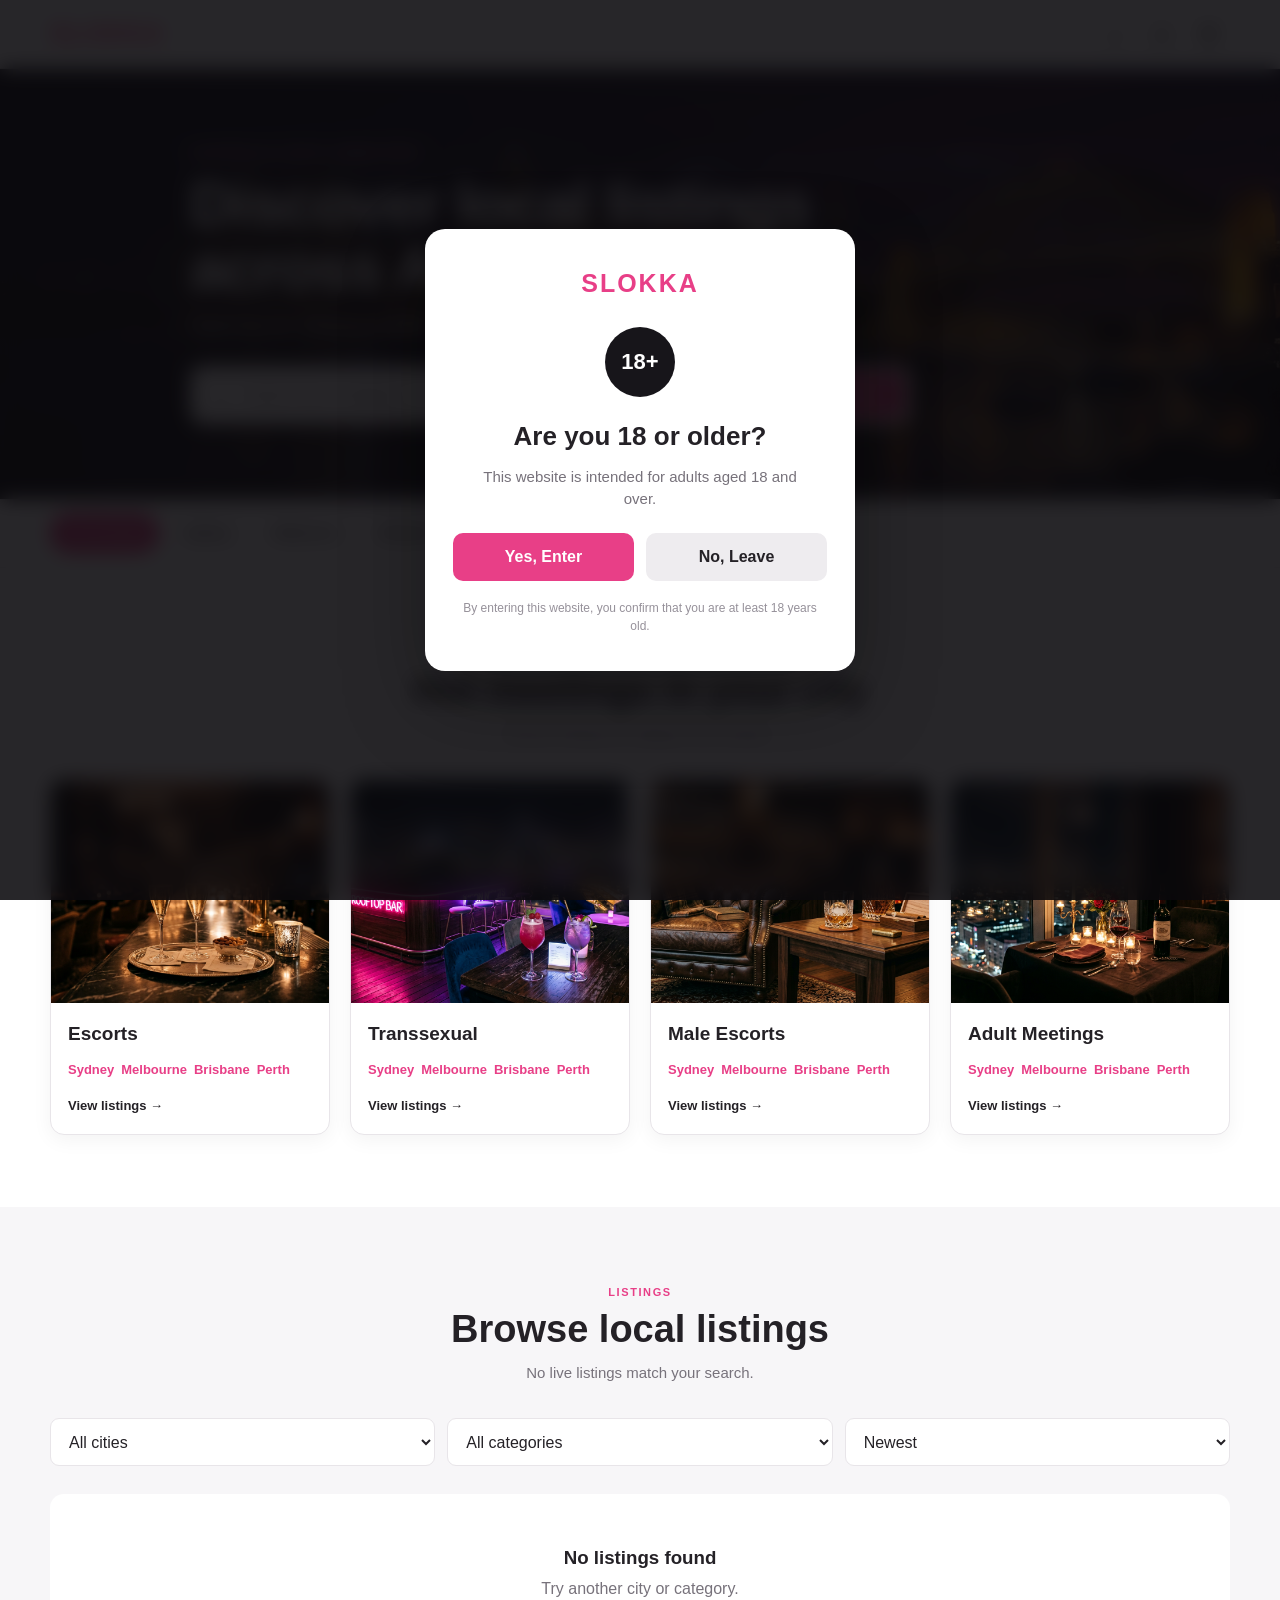
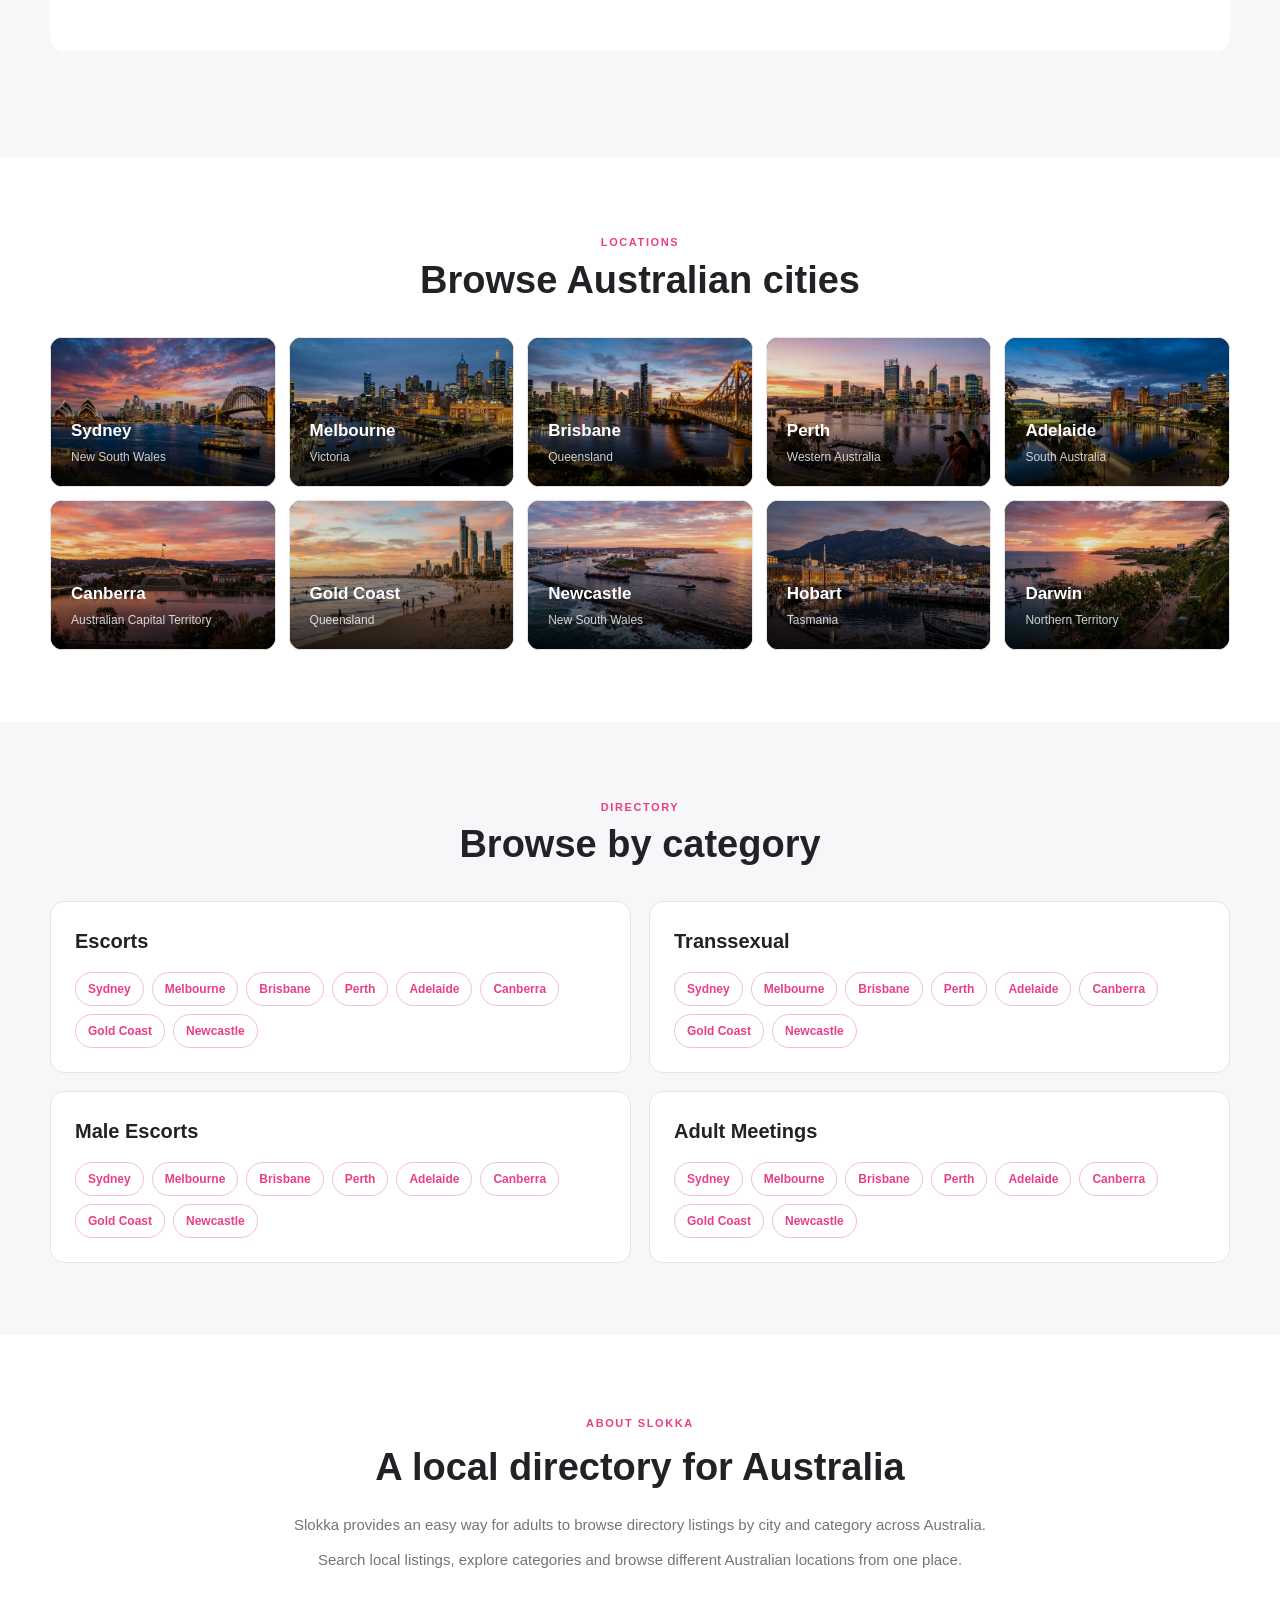
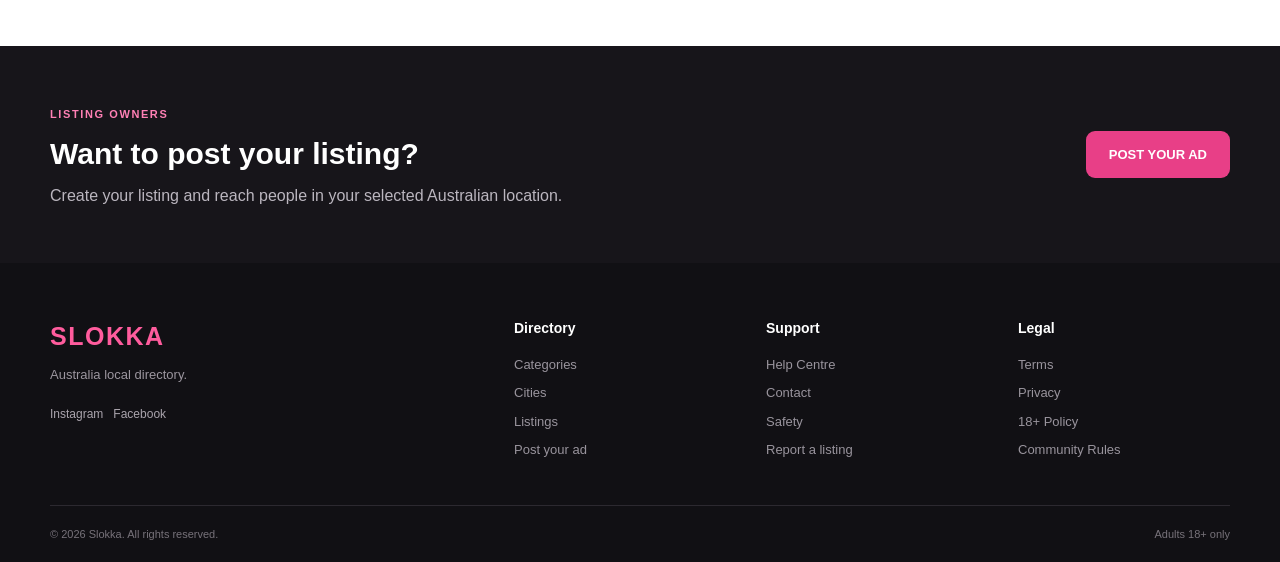
==== commit 91993273: "Add hero, category, and city photos" ====
--- a/index.html
+++ b/index.html
@@ -188,8 +188,8 @@
 
         <img
           id="heroImage"
-          src="assets/images/hero/hero.webp"
-          alt="Slokka"
+          src="assets/images/hero/hero.png"
+          alt="Sydney harbour skyline at night"
         >
 
       </div>
@@ -364,7 +364,7 @@
             >
 
               <img
-                src="assets/images/categories/escorts.webp"
+                src="assets/images/categories/escorts.png"
                 alt="Escorts"
                 loading="lazy"
               >
@@ -423,7 +423,7 @@
             >
 
               <img
-                src="assets/images/categories/transsexual.webp"
+                src="assets/images/categories/transsexual.png"
                 alt="Transsexual"
                 loading="lazy"
               >
@@ -482,7 +482,7 @@
             >
 
               <img
-                src="assets/images/categories/male-escorts.webp"
+                src="assets/images/categories/male-escorts.png"
                 alt="Male Escorts"
                 loading="lazy"
               >
@@ -541,7 +541,7 @@
             >
 
               <img
-                src="assets/images/categories/adult-meetings.webp"
+                src="assets/images/categories/adult-meetings.png"
                 alt="Adult Meetings"
                 loading="lazy"
               >
@@ -802,6 +802,7 @@
             class="city-card"
             data-city="Sydney"
           >
+            <img src="assets/images/cities/sydney.png" alt="" loading="lazy">
             <strong>Sydney</strong>
             <span>New South Wales</span>
           </a>
@@ -811,6 +812,7 @@
             class="city-card"
             data-city="Melbourne"
           >
+            <img src="assets/images/cities/melbourne.png" alt="" loading="lazy">
             <strong>Melbourne</strong>
             <span>Victoria</span>
           </a>
@@ -820,6 +822,7 @@
             class="city-card"
             data-city="Brisbane"
           >
+            <img src="assets/images/cities/brisbane.png" alt="" loading="lazy">
             <strong>Brisbane</strong>
             <span>Queensland</span>
           </a>
@@ -829,6 +832,7 @@
             class="city-card"
             data-city="Perth"
           >
+            <img src="assets/images/cities/perth.png" alt="" loading="lazy">
             <strong>Perth</strong>
             <span>Western Australia</span>
           </a>
@@ -838,6 +842,7 @@
             class="city-card"
             data-city="Adelaide"
           >
+            <img src="assets/images/cities/adelaide.png" alt="" loading="lazy">
             <strong>Adelaide</strong>
             <span>South Australia</span>
           </a>
@@ -847,6 +852,7 @@
             class="city-card"
             data-city="Canberra"
           >
+            <img src="assets/images/cities/canberra.png" alt="" loading="lazy">
             <strong>Canberra</strong>
             <span>Australian Capital Territory</span>
           </a>
@@ -856,6 +862,7 @@
             class="city-card"
             data-city="Gold Coast"
           >
+            <img src="assets/images/cities/gold-coast.png" alt="" loading="lazy">
             <strong>Gold Coast</strong>
             <span>Queensland</span>
           </a>
@@ -865,6 +872,7 @@
             class="city-card"
             data-city="Newcastle"
           >
+            <img src="assets/images/cities/newcastle.png" alt="" loading="lazy">
             <strong>Newcastle</strong>
             <span>New South Wales</span>
           </a>
@@ -874,6 +882,7 @@
             class="city-card"
             data-city="Hobart"
           >
+            <img src="assets/images/cities/hobart.png" alt="" loading="lazy">
             <strong>Hobart</strong>
             <span>Tasmania</span>
           </a>
@@ -883,6 +892,7 @@
             class="city-card"
             data-city="Darwin"
           >
+            <img src="assets/images/cities/darwin.png" alt="" loading="lazy">
             <strong>Darwin</strong>
             <span>Northern Territory</span>
           </a>
--- a/css/style.css
+++ b/css/style.css
@@ -1,10 +1,26 @@
 /* =========================================
-   AFTERDARK AU
-   Fresh Responsive Stylesheet
-========================================= */
+   SLOKKA — GLOBAL
+========================================= */
+
+:root {
+  --primary: #e83f87;
+  --primary-dark: #c92c70;
+  --dark: #17151a;
+  --dark-2: #242126;
+  --text: #242126;
+  --muted: #77727b;
+  --light: #f7f6f8;
+  --white: #ffffff;
+  --border: #e8e5e9;
+  --shadow: 0 8px 30px rgba(0, 0, 0, 0.08);
+  --radius: 14px;
+  --container: 1180px;
+}
 
 * {
   box-sizing: border-box;
+  margin: 0;
+  padding: 0;
 }
 
 html {
@@ -12,11 +28,23 @@
 }
 
 body {
-  margin: 0;
-  font-family: Arial, Helvetica, sans-serif;
-  background: #0d0d10;
-  color: #f5f5f7;
+  font-family:
+    Inter,
+    Arial,
+    Helvetica,
+    sans-serif;
+  color: var(--text);
+  background: var(--white);
   line-height: 1.5;
+}
+
+body.no-scroll {
+  overflow: hidden;
+}
+
+img {
+  display: block;
+  width: 100%;
 }
 
 a {
@@ -34,692 +62,1101 @@
   cursor: pointer;
 }
 
-/* =========================================
-   CONTAINER
-========================================= */
-
 .container {
-  width: min(1180px, 92%);
+  width: min(
+    calc(100% - 32px),
+    var(--container)
+  );
   margin: 0 auto;
 }
 
+
+/* =========================================
+   18+ AGE GATE
+========================================= */
+
+.age-gate {
+  position: fixed;
+  inset: 0;
+  z-index: 99999;
+
+  display: flex;
+  align-items: center;
+  justify-content: center;
+
+  padding: 20px;
+
+  background: rgba(10, 8, 12, 0.88);
+  backdrop-filter: blur(10px);
+
+  opacity: 1;
+  visibility: visible;
+  transition:
+    opacity 0.25s ease,
+    visibility 0.25s ease;
+}
+
+.age-gate.hidden {
+  opacity: 0 !important;
+  visibility: hidden !important;
+  pointer-events: none !important;
+}
+
+.age-gate-card {
+  width: min(430px, 100%);
+  padding: 36px 28px;
+
+  text-align: center;
+
+  background: var(--white);
+  border-radius: 20px;
+
+  box-shadow:
+    0 30px 80px rgba(0, 0, 0, 0.35);
+}
+
+.age-gate-logo {
+  margin-bottom: 24px;
+
+  color: var(--primary);
+
+  font-size: 25px;
+  font-weight: 900;
+  letter-spacing: 2px;
+}
+
+.age-badge {
+  width: 70px;
+  height: 70px;
+
+  margin: 0 auto 20px;
+
+  display: flex;
+  align-items: center;
+  justify-content: center;
+
+  border-radius: 50%;
+
+  background: var(--dark);
+  color: var(--white);
+
+  font-size: 22px;
+  font-weight: 900;
+}
+
+.age-gate-card h2 {
+  margin-bottom: 10px;
+
+  font-size: 26px;
+}
+
+.age-gate-card p {
+  margin: 0 auto 22px;
+
+  max-width: 330px;
+
+  color: var(--muted);
+  font-size: 15px;
+}
+
+.age-gate-actions {
+  display: grid;
+  grid-template-columns: 1fr 1fr;
+  gap: 12px;
+
+  margin-bottom: 18px;
+}
+
+.btn {
+  min-height: 48px;
+
+  border: 0;
+  border-radius: 10px;
+
+  font-weight: 700;
+}
+
+.btn-primary {
+  background: var(--primary);
+  color: var(--white);
+}
+
+.btn-primary:hover {
+  background: var(--primary-dark);
+}
+
+.btn-secondary {
+  background: #eeecef;
+  color: var(--text);
+}
+
+.age-gate-card small {
+  display: block;
+
+  color: #96919a;
+  font-size: 12px;
+}
+
+
 /* =========================================
    HEADER
 ========================================= */
 
-.header {
-  position: sticky;
-  top: 0;
-  z-index: 50;
-  background: rgba(13, 13, 16, 0.96);
-  border-bottom: 1px solid #29292f;
-  backdrop-filter: blur(12px);
-}
-
-.header-inner {
-  min-height: 70px;
+.site-header {
+  position: relative;
+  z-index: 1000;
+
+  background: var(--white);
+  border-bottom: 1px solid var(--border);
+}
+
+.header-container {
+  width: min(
+    calc(100% - 32px),
+    var(--container)
+  );
+
+  height: 68px;
+
+  margin: auto;
+
   display: flex;
   align-items: center;
   justify-content: space-between;
 }
 
-.logo,
-.brand {
+.site-logo {
+  color: var(--primary);
+
+  font-size: 25px;
+  font-weight: 900;
+  letter-spacing: 1.5px;
+}
+
+.header-actions {
+  display: flex;
+  align-items: center;
+  gap: 5px;
+}
+
+.header-button {
+  width: 42px;
+  height: 42px;
+
+  display: flex;
+  align-items: center;
+  justify-content: center;
+
+  border: 0;
+  border-radius: 50%;
+
+  background: transparent;
+  color: var(--dark);
+
   font-size: 22px;
-  font-weight: 800;
-  letter-spacing: 0.3px;
-}
-
-.logo span,
-.brand span {
-  color: #d8a0ff;
-}
-
-.header nav {
-  display: flex;
-  align-items: center;
-  gap: 24px;
-}
-
-.header nav a {
-  color: #c9c9d0;
-  transition: color 0.2s ease;
-}
-
-.header nav a:hover {
-  color: #ffffff;
-}
-
-.menu-btn {
+}
+
+.header-button:hover {
+  background: var(--light);
+}
+
+.site-menu {
+  position: absolute;
+  top: 68px;
+  right: 16px;
+
+  width: 230px;
+
   display: none;
-  border: 0;
-  background: transparent;
-  color: #ffffff;
-  font-size: 28px;
-  padding: 4px;
-}
+  flex-direction: column;
+
+  padding: 10px;
+
+  background: var(--white);
+  border: 1px solid var(--border);
+  border-radius: 12px;
+
+  box-shadow: var(--shadow);
+}
+
+.site-menu.open {
+  display: flex;
+}
+
+.site-menu a {
+  padding: 12px 14px;
+
+  border-radius: 8px;
+
+  font-size: 14px;
+  font-weight: 600;
+}
+
+.site-menu a:hover {
+  background: var(--light);
+}
+
+.site-menu .menu-post-button {
+  margin-top: 6px;
+
+  background: var(--primary);
+  color: var(--white);
+
+  text-align: center;
+}
+
 
 /* =========================================
    HERO
 ========================================= */
 
-.hero {
-  padding: 90px 0 70px;
+.hero-section {
+  position: relative;
+
+  min-height: 430px;
+
+  overflow: hidden;
+
+  background: #202027;
+}
+
+.hero-image {
+  position: absolute;
+  inset: 0;
+}
+
+.hero-image img {
+  width: 100%;
+  height: 100%;
+
+  object-fit: cover;
+  object-position: center;
+}
+
+.hero-overlay {
+  position: absolute;
+  inset: 0;
+
   background:
-    radial-gradient(
-      circle at 50% 0,
-      #25152e 0,
-      #0d0d10 55%
+    linear-gradient(
+      90deg,
+      rgba(20, 18, 23, 0.92) 0%,
+      rgba(20, 18, 23, 0.67) 48%,
+      rgba(20, 18, 23, 0.25) 100%
     );
 }
 
-.eyebrow {
-  margin: 0 0 8px;
-  color: #d8a0ff;
+.hero-content {
+  position: relative;
+  z-index: 2;
+
+  width: min(
+    calc(100% - 32px),
+    900px
+  );
+
+  min-height: 430px;
+
+  margin: auto;
+
+  display: flex;
+  flex-direction: column;
+  justify-content: center;
+  align-items: flex-start;
+
+  color: var(--white);
+}
+
+.hero-label {
+  margin-bottom: 10px;
+
+  color: #ff8ebd;
+
   font-size: 12px;
   font-weight: 800;
-  letter-spacing: 2px;
-}
-
-.hero h1 {
-  max-width: 780px;
-  margin: 0 0 18px;
-  font-size: clamp(38px, 6vw, 66px);
-  line-height: 1.05;
-}
-
-.hero-copy {
-  margin: 0;
-  color: #b8b8c2;
-  font-size: 18px;
-}
-
-/* =========================================
-   SEARCH
-========================================= */
-
-.search-box {
+  letter-spacing: 1.8px;
+}
+
+.hero-content h1 {
+  max-width: 680px;
+
+  font-size: clamp(35px, 5vw, 62px);
+  line-height: 1.04;
+  letter-spacing: -1.5px;
+}
+
+.hero-content p {
+  margin-top: 14px;
+
+  color: rgba(255, 255, 255, 0.82);
+
+  font-size: 16px;
+}
+
+.main-search {
+  width: min(720px, 100%);
+
+  margin-top: 28px;
+
+  min-height: 58px;
+
+  display: flex;
+  align-items: center;
+
+  padding: 6px;
+
+  background: var(--white);
+
+  border-radius: 12px;
+
+  box-shadow:
+    0 15px 35px rgba(0, 0, 0, 0.22);
+}
+
+.search-icon {
+  width: 50px;
+
+  display: flex;
+  justify-content: center;
+
+  color: #777;
+  font-size: 25px;
+}
+
+.main-search input {
+  min-width: 0;
+  flex: 1;
+
+  border: 0;
+  outline: 0;
+
+  color: var(--text);
+  background: transparent;
+
+  font-size: 15px;
+}
+
+.search-button {
+  min-height: 46px;
+
+  padding: 0 24px;
+
+  border: 0;
+  border-radius: 9px;
+
+  background: var(--primary);
+  color: var(--white);
+
+  font-weight: 800;
+}
+
+.search-button:hover {
+  background: var(--primary-dark);
+}
+
+
+/* =========================================
+   QUICK NAVIGATION
+========================================= */
+
+.quick-navigation {
+  padding: 14px 0;
+
+  border-bottom: 1px solid var(--border);
+
+  background: var(--white);
+}
+
+.quick-navigation-scroll {
+  display: flex;
+  gap: 8px;
+
+  overflow-x: auto;
+
+  scrollbar-width: none;
+}
+
+.quick-navigation-scroll::-webkit-scrollbar {
+  display: none;
+}
+
+.city-filter {
+  flex: 0 0 auto;
+
+  padding: 9px 16px;
+
+  border: 1px solid var(--border);
+  border-radius: 30px;
+
+  background: var(--white);
+  color: var(--text);
+
+  font-size: 13px;
+  font-weight: 700;
+}
+
+.city-filter.active,
+.city-filter:hover {
+  border-color: var(--primary);
+  background: var(--primary);
+  color: var(--white);
+}
+
+
+/* =========================================
+   SECTIONS
+========================================= */
+
+.section {
+  padding: 72px 0;
+}
+
+.section-heading {
+  margin: 0 auto 34px;
+
+  text-align: center;
+}
+
+.section-label {
+  display: inline-block;
+
+  margin-bottom: 8px;
+
+  color: var(--primary);
+
+  font-size: 11px;
+  font-weight: 900;
+  letter-spacing: 1.6px;
+}
+
+.section-heading h2 {
+  font-size: clamp(27px, 4vw, 38px);
+  line-height: 1.15;
+}
+
+.section-heading p {
+  max-width: 600px;
+
+  margin: 10px auto 0;
+
+  color: var(--muted);
+  font-size: 15px;
+}
+
+
+/* =========================================
+   CATEGORY CARDS
+========================================= */
+
+.category-grid {
   display: grid;
-  grid-template-columns: 1fr 240px 130px;
-  gap: 12px;
-
-  margin-top: 34px;
-  padding: 16px;
-
-  background: #17171c;
-  border: 1px solid #303039;
-  border-radius: 16px;
-}
-
-.field label,
-.sort-wrap label {
-  display: block;
-  margin-bottom: 6px;
-  color: #9999a5;
-  font-size: 12px;
-}
-
-.field input,
-.field select,
-.sort-wrap select {
-  width: 100%;
-  padding: 13px;
-
-  color: #ffffff;
-  background: #0f0f13;
-
-  border: 1px solid #34343d;
-  border-radius: 10px;
-  outline: none;
-
-  transition:
-    border-color 0.2s ease,
-    box-shadow 0.2s ease;
-}
-
-.field input:focus,
-.field select:focus,
-.sort-wrap select:focus {
-  border-color: #d8a0ff;
-  box-shadow: 0 0 0 3px rgba(216, 160, 255, 0.08);
-}
-
-.search-btn {
-  align-self: end;
-}
-
-/* =========================================
-   BUTTONS
-========================================= */
-
-.btn {
-  border: 0;
-  border-radius: 10px;
-  padding: 12px 18px;
-  font-weight: 700;
+
+  grid-template-columns:
+    repeat(4, 1fr);
+
+  gap: 20px;
+}
+
+.category-card {
+  overflow: hidden;
+
+  background: var(--white);
+
+  border: 1px solid var(--border);
+  border-radius: var(--radius);
+
+  box-shadow:
+    0 5px 20px rgba(0, 0, 0, 0.05);
+
   transition:
     transform 0.2s ease,
-    opacity 0.2s ease;
-}
-
-.btn:hover {
-  transform: translateY(-1px);
-}
-
-.btn:active {
-  transform: translateY(0);
-}
-
-.primary {
-  background: #d8a0ff;
-  color: #16111a;
-}
-
-.primary:hover {
-  opacity: 0.9;
-}
-
-.secondary {
-  background: #292930;
-  color: #ffffff;
-}
-
-.full {
+    box-shadow 0.2s ease;
+}
+
+.category-card:hover {
+  transform: translateY(-4px);
+
+  box-shadow:
+    0 14px 32px rgba(0, 0, 0, 0.1);
+}
+
+.category-image {
+  display: block;
+
+  aspect-ratio: 1.25 / 1;
+
+  overflow: hidden;
+
+  background: #eee;
+}
+
+.category-image img {
   width: 100%;
-}
-
-/* =========================================
-   SECTIONS
-========================================= */
-
-.section {
-  padding: 70px 0;
-}
-
-.section.alt {
-  background: #121217;
-}
-
-.section h2 {
-  margin: 0 0 22px;
-  font-size: 32px;
-}
-
-/* =========================================
-   CHIPS
-========================================= */
-
-.chips {
+  height: 100%;
+
+  object-fit: cover;
+
+  transition:
+    transform 0.35s ease;
+}
+
+.category-card:hover .category-image img {
+  transform: scale(1.04);
+}
+
+.category-content {
+  padding: 17px;
+}
+
+.category-content h3 {
+  margin-bottom: 12px;
+
+  font-size: 19px;
+}
+
+.category-city-links {
   display: flex;
   flex-wrap: wrap;
-  gap: 10px;
-}
-
-.chip {
-  padding: 10px 15px;
-
-  color: #dddddf;
-  background: #18181e;
-
-  border: 1px solid #363640;
-  border-radius: 999px;
-
-  transition:
-    border-color 0.2s ease,
-    color 0.2s ease,
-    background 0.2s ease;
-}
-
-.chip:hover {
-  color: #ffffff;
-  border-color: #d8a0ff;
-  background: #211b26;
-}
-
-/* =========================================
-   SECTION HEADER
-========================================= */
-
-.section-head {
-  display: flex;
-  align-items: end;
-  justify-content: space-between;
-  gap: 20px;
-  margin-bottom: 20px;
-}
-
-.sort-wrap {
-  min-width: 180px;
-}
-
-/* =========================================
-   FILTERS
-========================================= */
-
-.active-filters {
-  display: flex;
-  flex-wrap: wrap;
-  gap: 8px;
-  margin-bottom: 18px;
-}
-
-.filter {
-  padding: 7px 12px;
-
-  color: #dddddf;
-  background: #24242b;
-
-  border: 1px solid #3a3a44;
-  border-radius: 999px;
-}
-
-.filter:hover {
-  border-color: #d8a0ff;
-}
-
-/* =========================================
-   LISTING GRID
+  gap: 7px;
+}
+
+.category-city-links a {
+  color: var(--primary);
+
+  font-size: 13px;
+  font-weight: 600;
+}
+
+.category-city-links a:hover {
+  text-decoration: underline;
+}
+
+.category-more {
+  display: inline-block;
+
+  margin-top: 16px;
+
+  font-size: 13px;
+  font-weight: 800;
+}
+
+
+/* =========================================
+   LISTING FILTERS
+========================================= */
+
+.listings-section {
+  background: var(--light);
+}
+
+.listing-filters {
+  display: grid;
+
+  grid-template-columns:
+    repeat(3, 1fr);
+
+  gap: 12px;
+
+  margin-bottom: 28px;
+}
+
+.listing-filters select {
+  width: 100%;
+
+  min-height: 48px;
+
+  padding: 0 14px;
+
+  border: 1px solid var(--border);
+  border-radius: 9px;
+
+  background: var(--white);
+  color: var(--text);
+
+  outline: none;
+}
+
+.listing-filters select:focus {
+  border-color: var(--primary);
+}
+
+
+/* =========================================
+   PROFILE GRID
 ========================================= */
 
 .listing-grid {
   display: grid;
-  grid-template-columns: repeat(4, 1fr);
+
+  grid-template-columns:
+    repeat(4, 1fr);
+
   gap: 18px;
 }
 
-/* =========================================
-   PROFILE CARD
-========================================= */
-
-.card {
+.profile-card {
   overflow: hidden;
 
-  background: #17171c;
-  border: 1px solid #2c2c35;
-  border-radius: 14px;
+  background: var(--white);
+
+  border: 1px solid var(--border);
+  border-radius: 13px;
+
+  box-shadow:
+    0 5px 18px rgba(0, 0, 0, 0.05);
+}
+
+.profile-card-image {
+  position: relative;
+
+  aspect-ratio: 0.9 / 1;
+
+  overflow: hidden;
+
+  background: #ddd;
+}
+
+.profile-card-image img {
+  width: 100%;
+  height: 100%;
+
+  object-fit: cover;
+}
+
+.profile-card-body {
+  padding: 15px;
+}
+
+.profile-card-body h3 {
+  font-size: 17px;
+}
+
+.profile-location {
+  margin-top: 3px;
+
+  color: var(--muted);
+
+  font-size: 13px;
+}
+
+.profile-category {
+  display: inline-block;
+
+  margin-top: 10px;
+  padding: 5px 9px;
+
+  border-radius: 20px;
+
+  background: #fff0f6;
+  color: var(--primary);
+
+  font-size: 11px;
+  font-weight: 800;
+}
+
+.profile-view {
+  display: block;
+
+  margin-top: 13px;
+
+  color: var(--primary);
+
+  font-size: 13px;
+  font-weight: 800;
+}
+
+.no-results {
+  padding: 50px 20px;
+
+  text-align: center;
+
+  background: var(--white);
+
+  border-radius: var(--radius);
+}
+
+.no-results h3 {
+  margin-bottom: 5px;
+}
+
+.no-results p {
+  color: var(--muted);
+}
+
+
+/* =========================================
+   PAGINATION
+========================================= */
+
+.pagination {
+  display: flex;
+  justify-content: center;
+  flex-wrap: wrap;
+  gap: 7px;
+
+  margin-top: 34px;
+}
+
+.pagination button {
+  min-width: 40px;
+  height: 40px;
+
+  border: 1px solid var(--border);
+  border-radius: 8px;
+
+  background: var(--white);
+  color: var(--text);
+}
+
+.pagination button.active,
+.pagination button:hover {
+  border-color: var(--primary);
+
+  background: var(--primary);
+  color: var(--white);
+}
+
+
+/* =========================================
+   CITIES
+========================================= */
+
+.cities-grid {
+  display: grid;
+
+  grid-template-columns:
+    repeat(5, 1fr);
+
+  gap: 13px;
+}
+
+.city-card {
+  position: relative;
+  isolation: isolate;
+  overflow: hidden;
+
+  min-height: 150px;
+
+  padding: 20px;
+
+  display: flex;
+  flex-direction: column;
+  justify-content: flex-end;
+
+  border: 1px solid var(--border);
+  border-radius: 12px;
+
+  background: #111;
+  color: #fff;
 
   transition:
     transform 0.2s ease,
     border-color 0.2s ease;
 }
 
-.card:hover {
-  transform: translateY(-3px);
-  border-color: #555563;
-}
-
-.photo {
-  position: relative;
-  height: 300px;
-  background: #222;
-}
-
-.photo img {
-  display: block;
+.city-card img {
+  position: absolute;
+  inset: 0;
+  z-index: -2;
 
   width: 100%;
   height: 100%;
 
   object-fit: cover;
-}
-
-.badge {
+
+  transition: transform 0.35s ease;
+}
+
+.city-card::after {
+  content: "";
   position: absolute;
-  top: 10px;
-
-  padding: 5px 9px;
-
-  border-radius: 999px;
-
-  font-size: 11px;
-  font-weight: 800;
-}
-
-.featured {
-  left: 10px;
-
-  background: #d8a0ff;
-  color: #16111a;
-}
-
-.online {
-  right: 10px;
-
-  background: #1c3b28;
-  color: #a9efbe;
-}
-
-.online i {
-  display: inline-block;
-
-  width: 7px;
-  height: 7px;
-
-  margin-right: 4px;
-
-  background: #4be27b;
-  border-radius: 50%;
-}
-
-.card-body {
-  padding: 16px;
-}
-
-.title-row {
-  display: flex;
-  align-items: center;
-  gap: 7px;
-}
-
-.title-row h3 {
-  margin: 0;
-  font-size: 18px;
-}
-
-.verified {
-  color: #8de6ff;
-  font-size: 11px;
-}
-
-.meta,
-.category {
+  inset: 0;
+  z-index: -1;
+
+  background: linear-gradient(to top, rgba(0, 0, 0, 0.78), rgba(0, 0, 0, 0.1) 65%);
+}
+
+.city-card:hover img {
+  transform: scale(1.06);
+}
+
+.cities-section .city-card span {
+  color: rgba(255, 255, 255, 0.8);
+}
+
+.city-card:hover {
+  transform: translateY(-3px);
+
+  border-color: var(--primary);
+}
+
+.city-card strong {
+  font-size: 17px;
+}
+
+.city-card span {
   margin-top: 4px;
-  color: #9d9da8;
-  font-size: 13px;
-}
-
-.category {
-  color: #d8a0ff;
-}
-
-.card p {
-  min-height: 60px;
-  color: #b0b0ba;
-  font-size: 13px;
-}
-
-/* =========================================
-   PAGINATION
-========================================= */
-
-.pagination {
+
+  color: var(--muted);
+
+  font-size: 12px;
+}
+
+
+/* =========================================
+   DIRECTORY
+========================================= */
+
+.directory-section {
+  background: var(--light);
+}
+
+.directory-grid {
+  display: grid;
+
+  grid-template-columns:
+    repeat(2, 1fr);
+
+  gap: 18px;
+}
+
+.directory-box {
+  padding: 24px;
+
+  background: var(--white);
+
+  border: 1px solid var(--border);
+  border-radius: var(--radius);
+}
+
+.directory-box h3 {
+  margin-bottom: 16px;
+
+  font-size: 20px;
+}
+
+.directory-tags {
   display: flex;
   flex-wrap: wrap;
-  justify-content: center;
-  gap: 7px;
-
-  margin-top: 28px;
-}
-
-.page-btn {
-  padding: 9px 13px;
-
-  color: #dddddf;
-  background: #19191f;
-
-  border: 1px solid #383841;
-  border-radius: 8px;
-}
-
-.page-btn:hover:not(:disabled) {
-  border-color: #d8a0ff;
-}
-
-.page-btn:disabled {
-  cursor: default;
-  opacity: 0.45;
-}
-
-/* =========================================
-   EMPTY STATE
-========================================= */
-
-.empty {
-  padding: 60px 20px;
+  gap: 8px;
+}
+
+.directory-tags a {
+  padding: 7px 12px;
+
+  border: 1px solid #f0bfd3;
+  border-radius: 30px;
+
+  color: var(--primary);
+
+  font-size: 12px;
+  font-weight: 700;
+}
+
+.directory-tags a:hover {
+  background: var(--primary);
+  color: var(--white);
+}
+
+
+/* =========================================
+   ABOUT
+========================================= */
+
+.about-section {
+  padding: 75px 0;
+
+  background: var(--white);
+}
+
+.about-container {
+  max-width: 760px;
 
   text-align: center;
-
-  background: #15151a;
-  border: 1px solid #292932;
-  border-radius: 14px;
-}
-
-.empty h3 {
-  margin-top: 0;
-}
-
-/* =========================================
-   SAFETY
-========================================= */
-
-.safety-grid {
-  display: grid;
-  grid-template-columns: repeat(3, 1fr);
-  gap: 18px;
-}
-
-.safety-grid article {
-  padding: 22px;
-
-  background: #18181e;
-  border: 1px solid #2d2d35;
-  border-radius: 14px;
-}
-
-.safety-grid h3 {
-  margin-top: 0;
-}
-
-.safety-grid p {
-  color: #aaaab5;
-}
-
-/* =========================================
-   FOOTER
-========================================= */
-
-.footer {
-  padding: 30px 0;
-  color: #92929d;
-  border-top: 1px solid #29292f;
-}
-
-.footer-inner {
+}
+
+.about-container h2 {
+  margin-bottom: 18px;
+
+  font-size: clamp(27px, 4vw, 38px);
+}
+
+.about-container p {
+  margin-top: 12px;
+
+  color: var(--muted);
+
+  font-size: 15px;
+}
+
+
+/* =========================================
+   POST AD
+========================================= */
+
+.post-ad-section {
+  padding: 55px 0;
+
+  background: var(--dark);
+  color: var(--white);
+}
+
+.post-ad-inner {
   display: flex;
   align-items: center;
   justify-content: space-between;
-  gap: 20px;
-}
-
-/* =========================================
-   AGE GATE
-========================================= */
-
-.age-gate {
-  position: fixed;
-  inset: 0;
-
-  z-index: 9999;
-
-  display: flex;
-  align-items: center;
-  justify-content: center;
-
-  padding: 20px;
-
-  background: rgba(0, 0, 0, 0.88);
-}
-
-.age-gate.hidden {
-  display: none !important;
-  visibility: hidden !important;
-  opacity: 0 !important;
-  pointer-events: none !important;
-}
-
-.age-gate-box {
-  width: min(500px, 100%);
-
-  padding: 38px 28px;
-
-  text-align: center;
-
-  background: #18181e;
-  border: 1px solid #3a3a45;
-  border-radius: 18px;
-
-  box-shadow: 0 20px 80px rgba(0, 0, 0, 0.6);
-}
-
-.age-gate-box h1 {
-  margin: 18px 0 8px;
-  font-size: 34px;
-}
-
-.age-gate-box p,
-.age-gate-box small {
-  color: #aaaab5;
-}
-
-.age-actions {
-  display: flex;
-  justify-content: center;
+
+  gap: 30px;
+}
+
+.post-ad-inner .section-label {
+  color: #ff80b5;
+}
+
+.post-ad-inner h2 {
+  font-size: 30px;
+}
+
+.post-ad-inner p {
+  margin-top: 8px;
+
+  color: #bbb6bf;
+}
+
+.post-ad-button {
+  flex: 0 0 auto;
+
+  padding: 14px 23px;
+
+  border-radius: 9px;
+
+  background: var(--primary);
+  color: var(--white);
+
+  font-size: 13px;
+  font-weight: 900;
+}
+
+.post-ad-button:hover {
+  background: var(--primary-dark);
+}
+
+
+/* =========================================
+   FOOTER
+========================================= */
+
+.site-footer {
+  padding: 55px 0 20px;
+
+  background: #111014;
+  color: var(--white);
+}
+
+.footer-grid {
+  display: grid;
+
+  grid-template-columns:
+    2fr 1fr 1fr 1fr;
+
+  gap: 40px;
+}
+
+.footer-logo {
+  color: #ff5c9d;
+
+  font-size: 25px;
+  font-weight: 900;
+  letter-spacing: 1.5px;
+}
+
+.footer-brand p {
+  max-width: 250px;
+
+  margin-top: 10px;
+
+  color: #9c969f;
+
+  font-size: 13px;
+}
+
+.social-links {
+  display: flex;
   gap: 10px;
 
-  margin: 24px 0 14px;
-}
-
-/* =========================================
-   PROFILE PAGE
-========================================= */
-
-.profile-page {
-  padding: 70px 0;
-}
-
-.back-link {
-  color: #bbbbc4;
-}
-
-.back-link:hover {
-  color: #ffffff;
-}
-
-.profile-card {
-  display: grid;
-  grid-template-columns: 380px 1fr;
-  gap: 36px;
-
-  padding: 24px;
-
-  background: #17171c;
-  border: 1px solid #2c2c35;
-  border-radius: 18px;
-}
-
-.profile-image {
-  width: 100%;
-  aspect-ratio: 1 / 1;
-
-  object-fit: cover;
-
-  background: #222;
-  border-radius: 12px;
-}
-
-.profile-info h1 {
-  margin: 5px 0 8px;
-  font-size: 40px;
-}
-
-.profile-meta {
-  color: #aaaab5;
-}
-
-.details {
-  display: grid;
-  grid-template-columns: repeat(3, 1fr);
-  gap: 12px;
-
-  margin: 28px 0;
-}
-
-.details div {
-  padding: 14px;
-  background: #22222a;
-  border-radius: 10px;
-}
-
-.details strong,
-.details span {
-  display: block;
-}
-
-.details strong {
-  color: #888895;
+  margin-top: 20px;
+}
+
+.social-links a {
+  color: #aaa4ad;
+
+  font-size: 12px;
+}
+
+.social-links a:hover {
+  color: var(--white);
+}
+
+.footer-column {
+  display: flex;
+  flex-direction: column;
+  gap: 9px;
+}
+
+.footer-column h4 {
+  margin-bottom: 7px;
+
+  font-size: 14px;
+}
+
+.footer-column a {
+  color: #99949d;
+
+  font-size: 13px;
+}
+
+.footer-column a:hover {
+  color: var(--white);
+}
+
+.footer-bottom {
+  margin-top: 45px;
+  padding-top: 20px;
+
+  display: flex;
+  justify-content: space-between;
+
+  border-top: 1px solid #2c2930;
+
+  color: #77727a;
+
   font-size: 11px;
-  text-transform: uppercase;
-}
-
-.details span {
-  margin-top: 4px;
-}
-
-/* =========================================
-   TOAST
-========================================= */
-
-.toast {
-  position: fixed;
-  left: 50%;
-  bottom: 25px;
-
-  z-index: 10000;
-
-  padding: 12px 18px;
-
-  color: #ffffff;
-  background: #24242b;
-
-  border: 1px solid #44444f;
-  border-radius: 10px;
-
-  opacity: 0;
-  pointer-events: none;
-
-  transform: translate(-50%, 20px);
-
-  transition: 0.2s ease;
-}
-
-.toast.show {
-  opacity: 1;
-  transform: translate(-50%, 0);
-}
+}
+
 
 /* =========================================
    TABLET
 ========================================= */
 
-@media (max-width: 950px) {
+@media (max-width: 1000px) {
+
+  .category-grid {
+    grid-template-columns:
+      repeat(2, 1fr);
+  }
 
   .listing-grid {
-    grid-template-columns: repeat(3, 1fr);
-  }
-
-  .search-box {
-    grid-template-columns: 1fr 1fr;
-  }
-
-  .search-btn {
-    grid-column: 1 / -1;
-  }
-
-  .profile-card {
-    grid-template-columns: 300px 1fr;
-  }
-
-}
+    grid-template-columns:
+      repeat(3, 1fr);
+  }
+
+  .cities-grid {
+    grid-template-columns:
+      repeat(3, 1fr);
+  }
+
+}
+
 
 /* =========================================
    MOBILE
@@ -727,103 +1164,250 @@
 
 @media (max-width: 700px) {
 
-  .header nav {
-    position: absolute;
-    top: 70px;
-    left: 0;
-    right: 0;
-
-    display: none;
-
-    flex-direction: column;
-    align-items: stretch;
-
-    padding: 18px;
-
-    background: #111116;
-    border-bottom: 1px solid #29292f;
-  }
-
-  .header nav.open {
-    display: flex;
-  }
-
-  .header nav a {
-    padding: 8px 0;
-  }
-
-  .menu-btn {
-    display: block;
+  .container {
+    width: min(
+      calc(100% - 24px),
+      var(--container)
+    );
+  }
+
+  .header-container {
+    width: calc(100% - 20px);
+    height: 58px;
+  }
+
+  .site-logo {
+    font-size: 21px;
+  }
+
+  .header-button {
+    width: 38px;
+    height: 38px;
+
+    font-size: 19px;
+  }
+
+  .site-menu {
+    top: 58px;
+    right: 10px;
+  }
+
+
+  /* Hero */
+
+  .hero-section {
+    min-height: 390px;
+  }
+
+  .hero-content {
+    width: calc(100% - 24px);
+    min-height: 390px;
+
+    justify-content: flex-end;
+
+    padding-bottom: 30px;
+  }
+
+  .hero-content h1 {
+    font-size: 35px;
+    letter-spacing: -0.8px;
+  }
+
+  .hero-content p {
+    font-size: 14px;
+  }
+
+  .main-search {
+    margin-top: 20px;
+
+    min-height: 54px;
+  }
+
+  .main-search input {
+    font-size: 13px;
+  }
+
+  .search-icon {
+    width: 40px;
+  }
+
+  .search-button {
+    min-height: 42px;
+
+    padding: 0 13px;
+
+    font-size: 12px;
+  }
+
+
+  /* Sections */
+
+  .section {
+    padding: 50px 0;
+  }
+
+  .section-heading {
+    margin-bottom: 25px;
+  }
+
+
+  /* Categories */
+
+  .category-grid {
+    grid-template-columns:
+      repeat(2, minmax(0, 1fr));
+
+    gap: 12px;
+  }
+
+  .category-content {
+    padding: 13px;
+  }
+
+  .category-content h3 {
+    font-size: 16px;
+  }
+
+  .category-city-links {
+    gap: 5px;
+  }
+
+  .category-city-links a {
+    font-size: 11px;
+  }
+
+  .category-more {
+    margin-top: 12px;
+
+    font-size: 11px;
+  }
+
+
+  /* Listings */
+
+  .listing-filters {
+    grid-template-columns: 1fr;
+
+    gap: 8px;
   }
 
   .listing-grid {
-    grid-template-columns: repeat(2, 1fr);
-  }
-
-  .safety-grid {
+    grid-template-columns:
+      repeat(2, minmax(0, 1fr));
+
+    gap: 11px;
+  }
+
+  .profile-card-body {
+    padding: 11px;
+  }
+
+  .profile-card-body h3 {
+    font-size: 14px;
+  }
+
+  .profile-location {
+    font-size: 11px;
+  }
+
+  .profile-category {
+    font-size: 9px;
+  }
+
+  .profile-view {
+    font-size: 11px;
+  }
+
+
+  /* Cities */
+
+  .cities-grid {
+    grid-template-columns:
+      repeat(2, 1fr);
+
+    gap: 9px;
+  }
+
+  .city-card {
+    min-height: 120px;
+
+    padding: 14px;
+  }
+
+  .city-card strong {
+    font-size: 15px;
+  }
+
+  .city-card span {
+    font-size: 10px;
+  }
+
+
+  /* Directory */
+
+  .directory-grid {
     grid-template-columns: 1fr;
   }
 
-  .profile-card {
-    grid-template-columns: 1fr;
-  }
-
-  .profile-info h1 {
-    font-size: 30px;
-  }
-
-  .details {
-    grid-template-columns: 1fr 1fr;
-  }
-
-  .section-head {
-    align-items: flex-start;
-    flex-direction: column;
-  }
-
-  .footer-inner {
+
+  /* Post ad */
+
+  .post-ad-inner {
     flex-direction: column;
     align-items: flex-start;
   }
 
-}
+  .post-ad-inner h2 {
+    font-size: 25px;
+  }
+
+
+  /* Footer */
+
+  .footer-grid {
+    grid-template-columns:
+      repeat(2, 1fr);
+
+    gap: 32px 20px;
+  }
+
+  .footer-brand {
+    grid-column: 1 / -1;
+  }
+
+  .footer-bottom {
+    flex-direction: column;
+
+    gap: 6px;
+  }
+
+}
+
 
 /* =========================================
    SMALL MOBILE
 ========================================= */
 
-@media (max-width: 480px) {
-
-  .hero {
-    padding: 65px 0 45px;
-  }
-
-  .search-box {
-    grid-template-columns: 1fr;
-  }
-
-  .search-btn {
-    grid-column: auto;
+@media (max-width: 390px) {
+
+  .category-grid {
+    gap: 9px;
+  }
+
+  .category-content {
+    padding: 11px;
+  }
+
+  .category-content h3 {
+    font-size: 14px;
+  }
+
+  .category-city-links a {
+    font-size: 10px;
   }
 
   .listing-grid {
-    grid-template-columns: 1fr;
-  }
-
-  .photo {
-    height: 320px;
-  }
-
-  .age-actions {
-    flex-direction: column;
-  }
-
-  .details {
-    grid-template-columns: 1fr;
-  }
-
-  .profile-page {
-    padding: 35px 0;
-  }
-
-}
+    gap: 8px;
+  }
+
+   }
